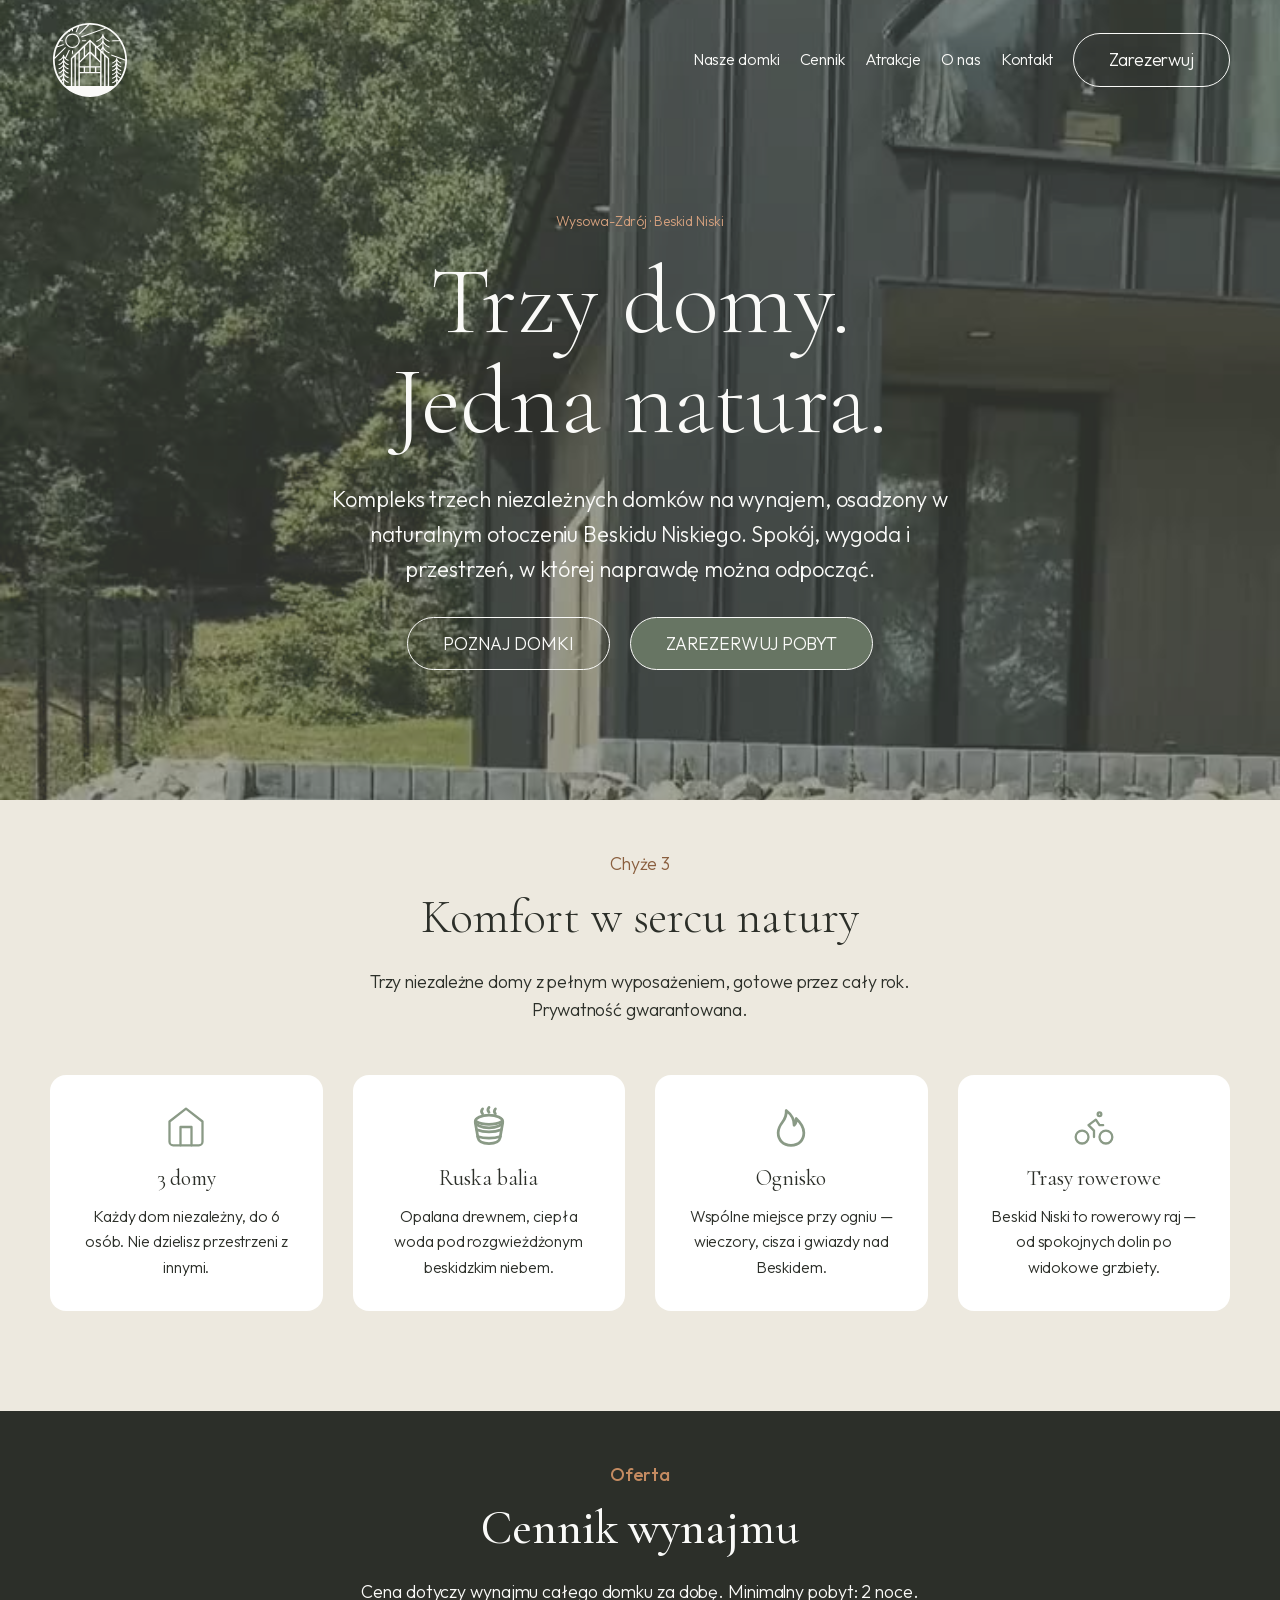
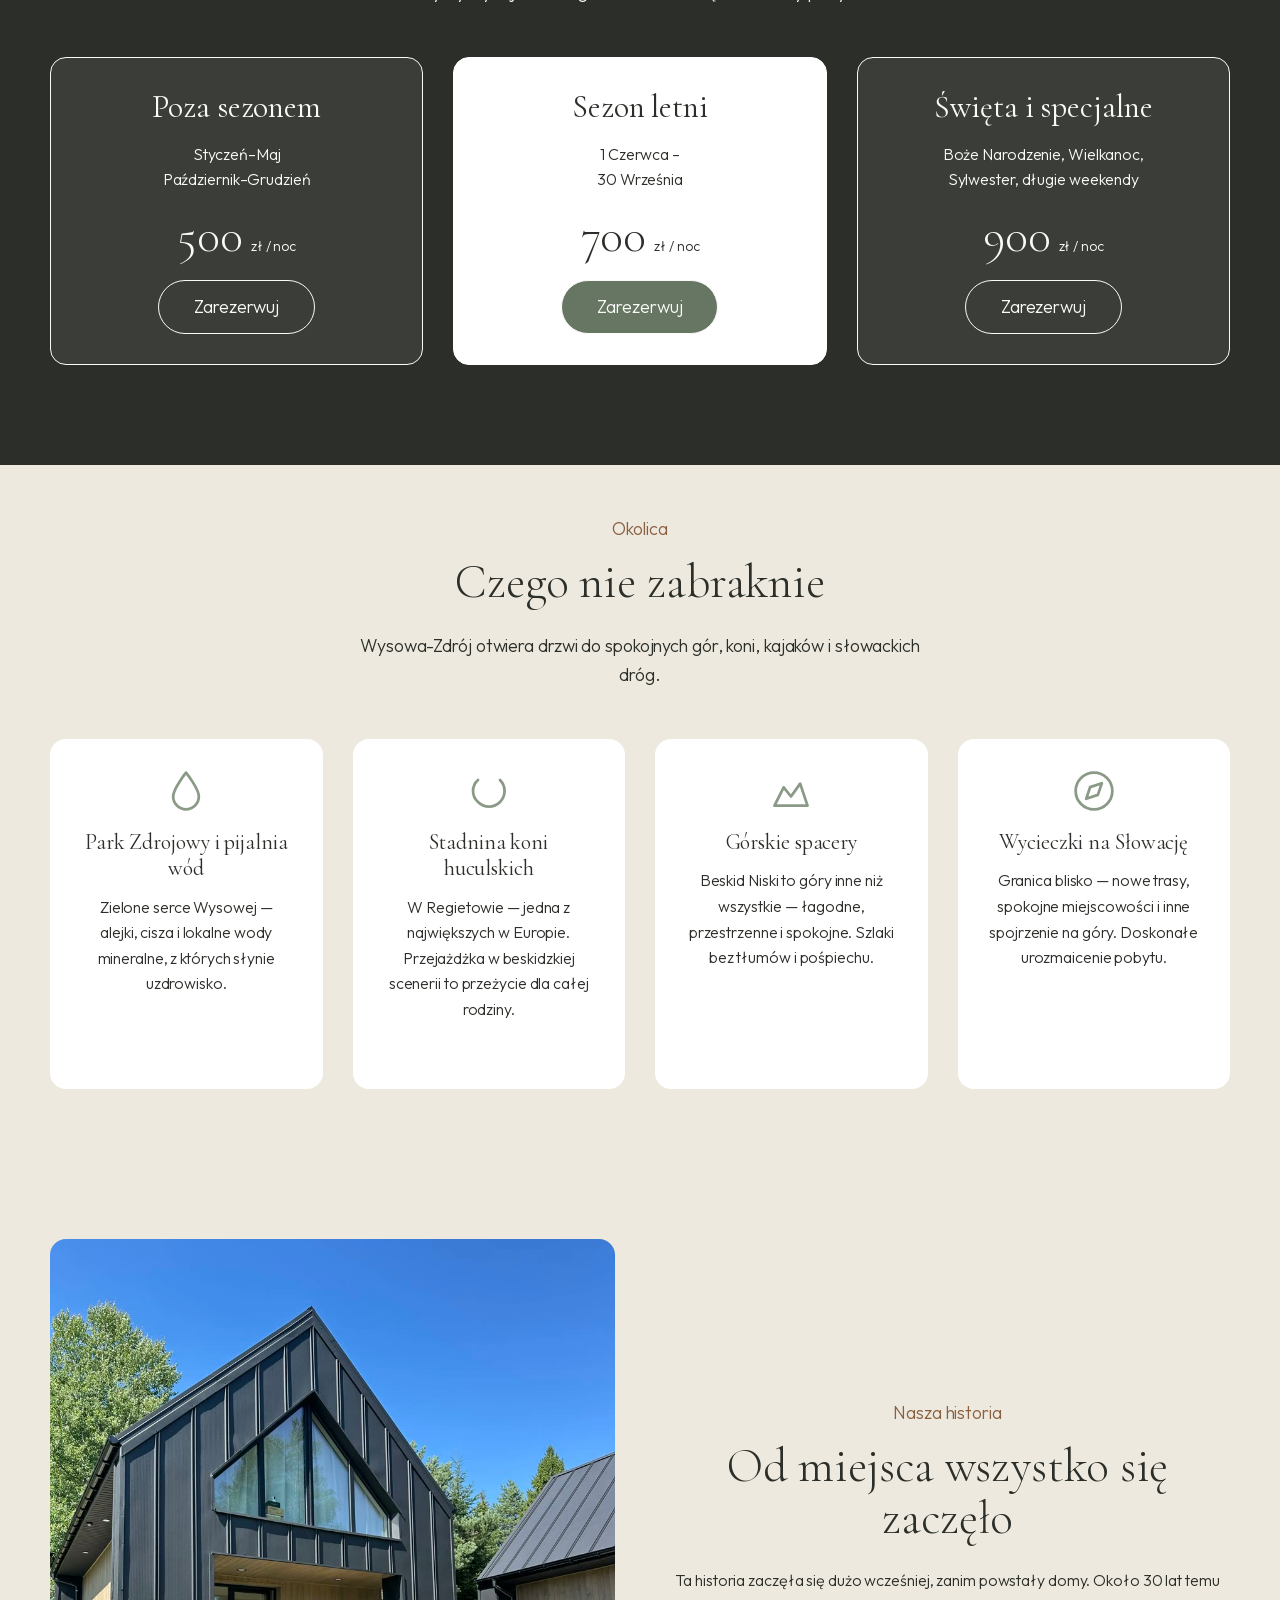
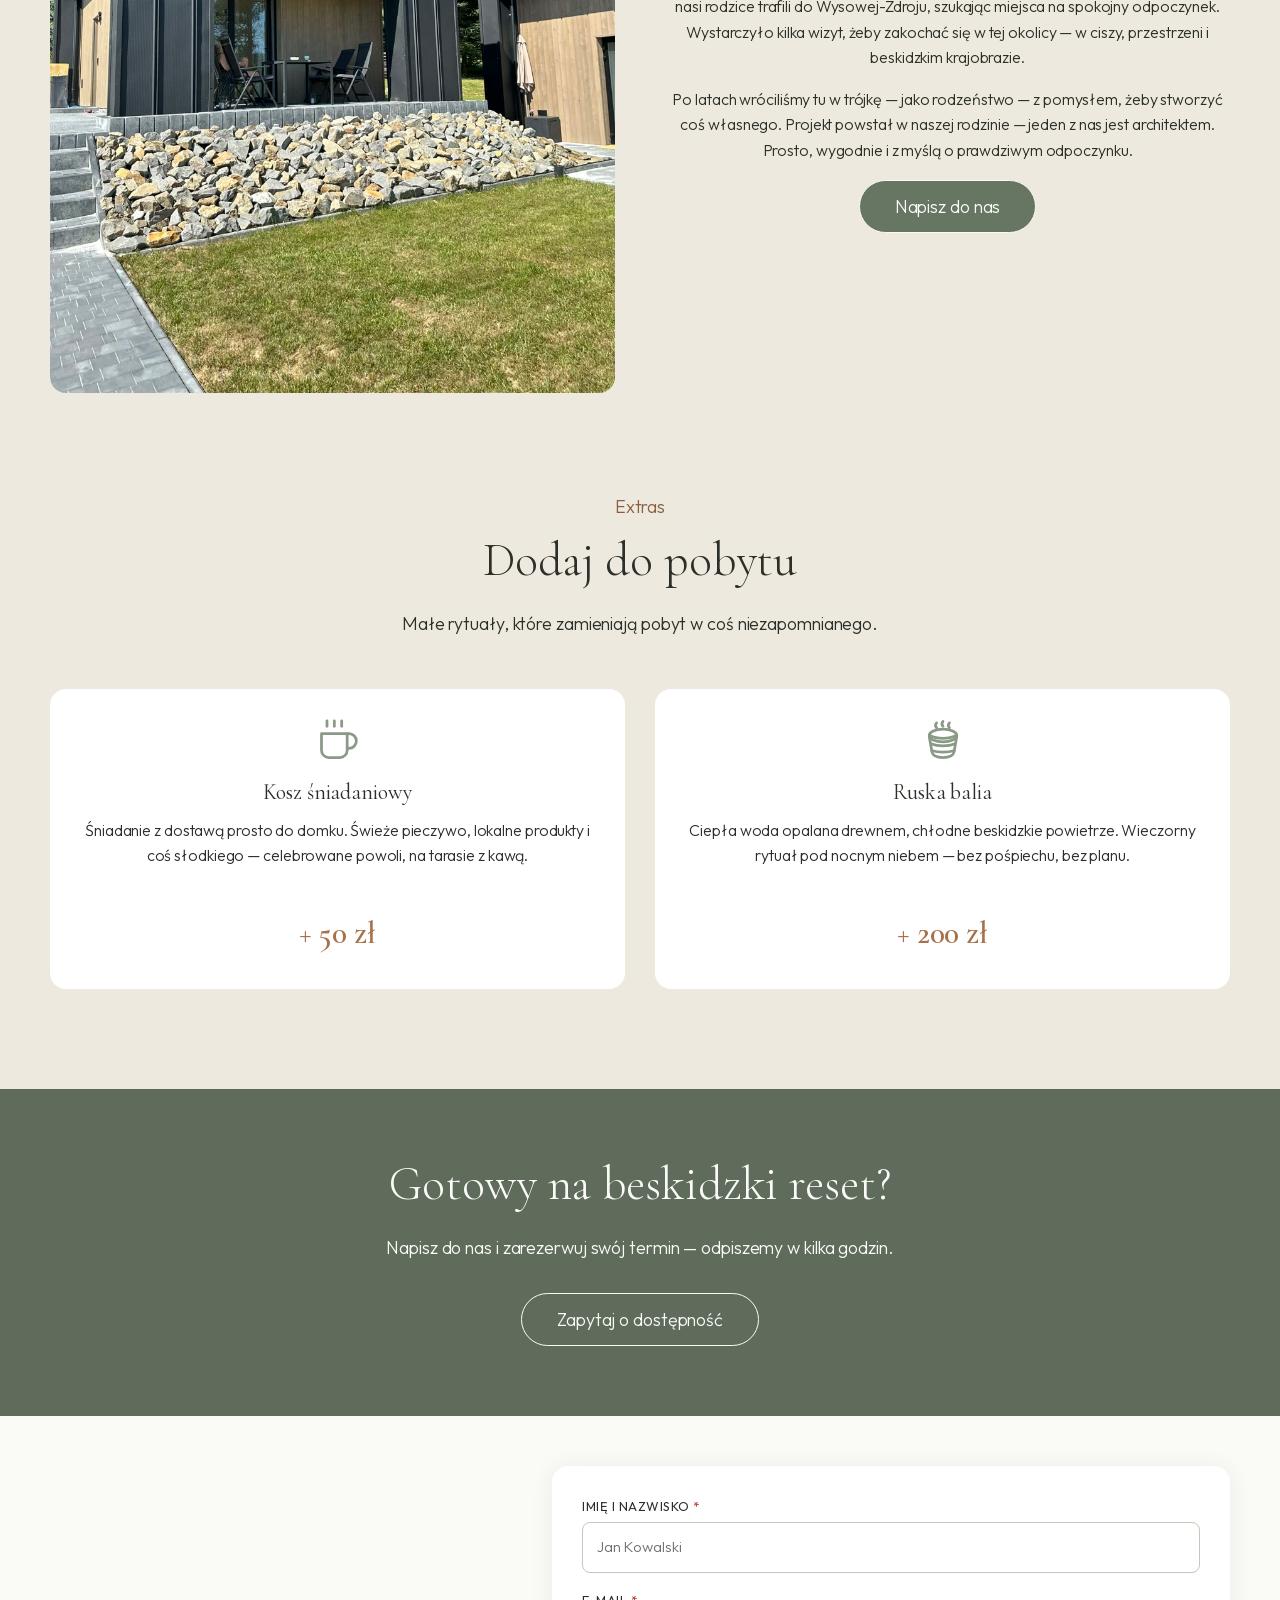
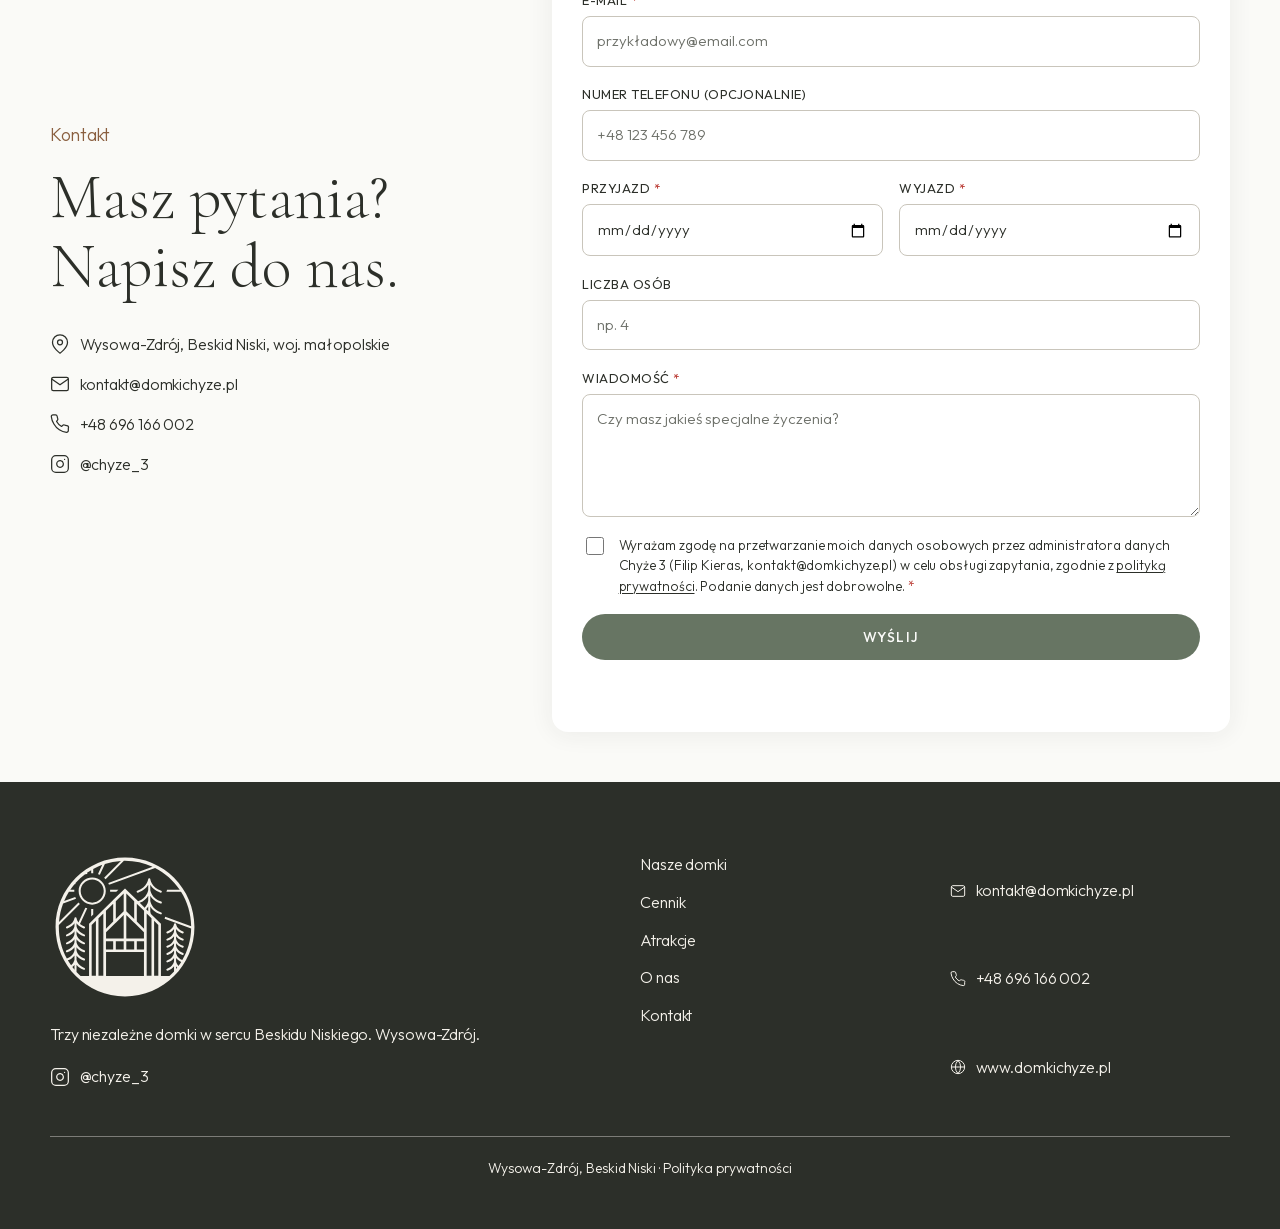
==== src/index.html @ 5c5ba907 "Initial landing page for domkichyze Co-Authored-By: Claude Opus 5.5 <noreply@anthropic.com>" ====
<!DOCTYPE html>
<html lang="pl">
<head>
  <meta charset="utf-8">
  <meta name="viewport" content="width=device-width, initial-scale=1">
  <title>Domki na wynajem w Wysowej-Zdroju | Domki Chyże 3</title>
  <meta name="description" content="Trzy niezależne domki na wynajem w Wysowej-Zdroju, w Beskidzie Niskim. Do 6 osób w domku, ruska balia, ognisko. Od 500 zł za noc.">
  <link rel="canonical" href="https://www.domkichyze.pl/">
  <meta name="robots" content="index, follow, max-image-preview:large, max-snippet:-1">
  <meta name="color-scheme" content="light">
  <meta name="theme-color" content="#6B7A67">
  <!-- site-verification: the publish skill adds google-site-verification / msvalidate.01 meta tags here -->

  <meta property="og:type" content="website">
  <meta property="og:site_name" content="Domki Chyże 3">
  <meta property="og:locale" content="pl_PL">
  <meta property="og:title" content="Domki na wynajem w Wysowej-Zdroju">
  <meta property="og:description" content="Trzy niezależne domki na wynajem w Wysowej-Zdroju, w Beskidzie Niskim. Do 6 osób w domku, ruska balia, ognisko. Od 500 zł za noc.">
  <meta property="og:url" content="https://www.domkichyze.pl/">
  <meta property="og:image" content="https://www.domkichyze.pl/og.png">
  <meta property="og:image:width" content="1200">
  <meta property="og:image:height" content="630">
  <meta property="og:image:alt" content="Domki Chyże 3: Trzy domy. Jedna natura.">
  <meta name="twitter:card" content="summary_large_image">
  <meta name="twitter:title" content="Domki na wynajem w Wysowej-Zdroju">
  <meta name="twitter:description" content="Trzy niezależne domki na wynajem w Wysowej-Zdroju, w Beskidzie Niskim. Do 6 osób w domku, ruska balia, ognisko. Od 500 zł za noc.">
  <meta name="twitter:image" content="https://www.domkichyze.pl/og.png">

  <link rel="icon" href="favicon.svg" type="image/svg+xml">
  <link rel="apple-touch-icon" href="apple-touch-icon.png">
  <link rel="manifest" href="site.webmanifest">
  <link rel="preload" href="fonts/cormorant-latin.woff2" as="font" type="font/woff2" crossorigin>
  <link rel="preload" href="fonts/outfit-latin.woff2" as="font" type="font/woff2" crossorigin>
  <link rel="preload" href="img/hero-poster.jpg" as="image" fetchpriority="high">
  <link rel="stylesheet" href="css/styles.css">
  <!-- analytics: none (brief/landing.md) -->

  <script type="application/ld+json">
  {
    "@context": "https://schema.org",
    "@graph": [
      {
        "@type": "Organization",
        "@id": "https://www.domkichyze.pl/#organization",
        "name": "Domki Chyże 3",
        "url": "https://www.domkichyze.pl/",
        "logo": "https://www.domkichyze.pl/icon-512.png",
        "email": "kontakt@domkichyze.pl",
        "telephone": "+48696166002",
        "description": "Trzy niezależne domki na wynajem w Wysowej-Zdroju, w Beskidzie Niskim. Do 6 osób w domku, ruska balia, ognisko. Od 500 zł za noc.",
        "sameAs": ["https://www.instagram.com/chyze_3/"]
      },
      {
        "@type": "WebSite",
        "@id": "https://www.domkichyze.pl/#website",
        "name": "Domki Chyże 3",
        "url": "https://www.domkichyze.pl/",
        "inLanguage": "pl",
        "publisher": { "@id": "https://www.domkichyze.pl/#organization" }
      },
      {
        "@type": "LodgingBusiness",
        "@id": "https://www.domkichyze.pl/#lodging",
        "name": "Domki Chyże 3",
        "url": "https://www.domkichyze.pl/",
        "image": "https://www.domkichyze.pl/img/dom.jpg",
        "description": "Kompleks trzech niezależnych domków na wynajem, każdy do 6 osób, z pełnym wyposażeniem, dostępny przez cały rok. Ruska balia i ognisko na miejscu.",
        "email": "kontakt@domkichyze.pl",
        "telephone": "+48696166002",
        "priceRange": "500–900 zł / noc",
        "currenciesAccepted": "PLN",
        "address": {
          "@type": "PostalAddress",
          "addressLocality": "Wysowa-Zdrój",
          "addressRegion": "małopolskie",
          "addressCountry": "PL"
        },
        "amenityFeature": [
          { "@type": "LocationFeatureSpecification", "name": "Ruska balia", "value": true },
          { "@type": "LocationFeatureSpecification", "name": "Ognisko", "value": true }
        ],
        "parentOrganization": { "@id": "https://www.domkichyze.pl/#organization" },
        "sameAs": ["https://www.instagram.com/chyze_3/"]
      }
    ]
  }
  </script>
</head>
<body>
  <a class="skip-link" href="#main">Przejdź do treści</a>

  <header class="site-header" id="nav">
    <div class="nav-inner">
      <a class="brand" href="./"><svg class="logo-mark" viewBox="0 0 2250 2250" width="80" height="80" fill="currentColor" fill-rule="evenodd" clip-rule="evenodd" aria-hidden="true" focusable="false"><path d="M1125,83.333c574.911,0 1041.667,466.755 1041.667,1041.667c0,574.911 -466.755,1041.667 -1041.667,1041.667c-574.911,0 -1041.667,-466.755 -1041.667,-1041.667c0,-574.911 466.755,-1041.667 1041.667,-1041.667Zm-928.098,689.624c-33.209,87.4 -54.419,180.69 -61.614,277.855l291.857,-291.857c6.553,7.816 13.543,15.254 20.931,22.277l-315.118,315.118c-0.27,9.517 -0.406,19.068 -0.406,28.65c0,171.305 43.496,332.532 120.037,473.228c100.675,-36.293 113.699,-116.799 114.684,-124.124l0,-47.199c-20.096,28.397 -53.277,58.429 -107.932,77.273c-7.971,2.748 -16.673,-1.492 -19.421,-9.463c-2.748,-7.971 1.492,-16.673 9.463,-19.421c103.607,-35.721 116.896,-117.853 117.891,-125.255l0,-42.643c-20.096,28.397 -53.277,58.429 -107.932,77.273c-7.971,2.748 -16.673,-1.492 -19.421,-9.463c-2.748,-7.971 1.492,-16.673 9.463,-19.421c103.607,-35.721 116.896,-117.853 117.891,-125.255l0,-42.642c-20.096,28.397 -53.277,58.429 -107.932,77.273c-7.971,2.748 -16.673,-1.492 -19.421,-9.463c-2.748,-7.971 1.492,-16.673 9.463,-19.421c103.607,-35.721 116.896,-117.853 117.891,-125.255l0,-42.643c-20.096,28.397 -53.277,58.429 -107.932,77.273c-7.971,2.748 -16.673,-1.492 -19.421,-9.463c-2.748,-7.971 1.492,-16.673 9.463,-19.421c108.547,-37.425 117.958,-125.791 117.958,-125.791c0.687,-7.287 6.481,-13.081 13.769,-13.769c0.959,-0.09 1.923,-0.09 2.882,0c7.287,0.687 13.081,6.481 13.769,13.769c0,0 3.352,31.478 29.136,64.815l103.12,-221.142c9.402,3.915 19.073,7.311 28.977,10.152l-109.496,234.816c16.409,14.198 37.958,27.401 66.233,37.149c7.971,2.748 12.211,11.45 9.463,19.421c-2.748,7.971 -11.45,12.211 -19.421,9.463c-54.663,-18.845 -87.848,-48.879 -107.945,-77.277l0,42.646c0.995,7.402 14.285,89.533 117.903,125.255c7.971,2.748 12.211,11.45 9.463,19.421c-2.748,7.971 -11.45,12.211 -19.421,9.463c-54.663,-18.845 -87.848,-48.879 -107.945,-77.277l0,42.645c0.995,7.402 14.285,89.533 117.903,125.255c7.971,2.748 12.211,11.45 9.463,19.421c-2.748,7.971 -11.45,12.211 -19.421,9.463c-54.663,-18.845 -87.848,-48.879 -107.945,-77.277l0,42.646c0.995,7.402 14.285,89.533 117.903,125.255c7.971,2.748 12.211,11.45 9.463,19.421c-2.748,7.971 -11.45,12.211 -19.421,9.463c-54.663,-18.845 -87.848,-48.879 -107.945,-77.277l0,47.202c0.995,7.402 14.285,89.533 117.903,125.255c7.971,2.748 12.211,11.45 9.463,19.421c-2.748,7.971 -11.45,12.211 -19.421,9.463c-54.663,-18.845 -87.848,-48.879 -107.945,-77.277l0,61.93c0.995,7.402 14.284,89.533 117.891,125.255c7.971,2.748 12.211,11.451 9.463,19.421c-2.748,7.971 -11.451,12.211 -19.421,9.463c-54.655,-18.844 -87.836,-48.877 -107.932,-77.273l0,110.364c19.241,20.713 39.355,40.603 60.283,59.613l127.827,0l-0,-782.994l361.906,-356.131l0,-2.59l2.632,0l174.526,-171.741l174.526,171.741l2.632,-0l0,2.59l19.343,19.035c134.345,-51.981 150.882,-161.666 152.001,-170.46l0,-76.553c-25.209,41.816 -70.95,89.528 -153.615,118.029c-7.971,2.748 -16.673,-1.492 -19.421,-9.463c-2.748,-7.971 1.492,-16.673 9.463,-19.421c150.928,-52.037 163.641,-175.253 163.641,-175.253c0.687,-7.287 6.481,-13.081 13.769,-13.769c0.959,-0.09 1.923,-0.09 2.882,-0c7.287,0.687 13.081,6.481 13.769,13.769c0,0 12.713,123.216 163.657,175.253c7.971,2.748 12.211,11.45 9.463,19.421c-2.748,7.971 -11.45,12.211 -19.421,9.463c-82.676,-28.502 -128.421,-76.216 -153.632,-118.033l0,76.556c1.15,9.04 18.596,124.704 163.59,174.69c7.971,2.748 12.211,11.45 9.463,19.421c-2.748,7.971 -11.45,12.211 -19.421,9.463c-82.676,-28.502 -128.421,-76.216 -153.632,-118.033l-0,76.555c1.15,9.04 18.596,124.704 163.59,174.69c7.971,2.748 12.211,11.45 9.463,19.421c-2.748,7.971 -11.45,12.211 -19.421,9.463c-82.676,-28.502 -128.421,-76.216 -153.632,-118.033l-0,76.556c0.365,2.87 2.372,16.486 9.582,35.335l150.427,148.027l0,782.994l127.827,0c24.024,-21.821 46.974,-44.803 68.763,-68.857l0,-77.327c-18.428,24.522 -47.869,49.833 -94.813,66.018c-7.971,2.748 -16.673,-1.492 -19.421,-9.463c-2.748,-7.971 1.492,-16.673 9.463,-19.421c91.762,-31.637 103.827,-104.186 104.772,-111.061l0,-50.661c-18.428,24.522 -47.869,49.833 -94.813,66.018c-7.971,2.748 -16.673,-1.492 -19.421,-9.463c-2.748,-7.971 1.492,-16.673 9.463,-19.421c91.762,-31.637 103.827,-104.186 104.772,-111.061l0,-37.441c-18.428,24.522 -47.869,49.833 -94.813,66.018c-7.971,2.748 -16.673,-1.492 -19.421,-9.463c-2.748,-7.971 1.492,-16.673 9.463,-19.421c91.762,-31.637 103.827,-104.186 104.772,-111.061l0,-33.351c-18.428,24.522 -47.869,49.833 -94.813,66.018c-7.971,2.748 -16.673,-1.492 -19.421,-9.463c-2.748,-7.971 1.492,-16.673 9.463,-19.421c91.762,-31.637 103.827,-104.186 104.772,-111.061l0,-33.35c-18.428,24.522 -47.869,49.833 -94.813,66.018c-7.971,2.748 -16.673,-1.492 -19.421,-9.463c-2.748,-7.971 1.492,-16.673 9.463,-19.421c91.762,-31.637 103.827,-104.186 104.772,-111.061l0,-33.351c-18.428,24.522 -47.869,49.833 -94.813,66.018c-7.971,2.748 -16.673,-1.492 -19.421,-9.463c-2.748,-7.971 1.492,-16.673 9.463,-19.421c96.377,-33.229 104.839,-111.587 104.839,-111.587c0.687,-7.287 6.481,-13.081 13.769,-13.769c0.959,-0.09 1.923,-0.09 2.882,0c7.287,0.687 13.081,6.481 13.769,13.769c0,0 8.463,78.358 104.849,111.587c7.971,2.748 12.211,11.45 9.463,19.421c-2.748,7.971 -11.45,12.211 -19.421,9.463c-46.951,-16.186 -76.395,-41.498 -94.825,-66.021l0,33.354c0.945,6.875 13.011,79.424 104.783,111.061c7.971,2.748 12.211,11.45 9.463,19.421c-2.748,7.971 -11.45,12.211 -19.421,9.463c-46.951,-16.186 -76.395,-41.498 -94.825,-66.021l0,33.352c0.945,6.875 13.011,79.424 104.783,111.061c7.971,2.748 12.211,11.45 9.463,19.421c-2.748,7.971 -11.45,12.211 -19.421,9.463c-46.951,-16.186 -76.395,-41.498 -94.825,-66.021l0,33.354c0.945,6.875 13.011,79.424 104.783,111.061c7.971,2.748 12.211,11.45 9.463,19.421c-2.748,7.971 -11.45,12.211 -19.421,9.463c-46.951,-16.186 -76.395,-41.498 -94.825,-66.021l0,37.443c0.903,6.57 11.963,73.12 93.041,106.622c81.29,-140.232 129.239,-302.153 132.965,-474.883l-398.561,-145.064l9.959,-28.889l388.78,141.504c-2.005,-189.914 -57.466,-367.11 -152.036,-517.243c-1.676,0.633 -3.492,0.979 -5.388,0.979l-213.925,0l10.533,-30.553l189.408,0c-93.612,-137.519 -220.857,-250.34 -369.864,-326.592l-680.052,247.519c-4.569,1.663 -9.421,1.006 -13.263,-1.367c-2.151,-5.392 -4.472,-10.698 -6.956,-15.912c0.997,-5.081 4.553,-9.533 9.769,-11.431l652.198,-237.381c-125.73,-57.651 -265.548,-89.797 -412.816,-89.797c-5.503,0 -10.995,0.045 -16.477,0.134l-274.941,274.941c-6.788,-7.602 -14.002,-14.816 -21.604,-21.604l251.598,-251.598c-83.196,5.09 -163.635,20.45 -240.064,44.825l-72.263,154.968c-1.583,3.394 -4.257,5.934 -7.411,7.396c-6.75,-3.06 -13.649,-5.849 -20.683,-8.353c-1.443,-3.74 -1.422,-8.039 0.404,-11.956l59.827,-128.299c-46.74,17.158 -91.836,37.734 -134.984,61.424l0,63.43l-0.004,0.35c-5.055,-0.284 -10.147,-0.428 -15.272,-0.428c-5.125,0 -10.218,0.144 -15.272,0.428l-0.004,-0.35l-0,-45.942c-21.211,12.646 -41.912,26.06 -62.064,40.205l4.282,9.182c0.928,1.991 1.39,4.081 1.43,6.146c-9.429,2.605 -18.652,5.713 -27.636,9.291c-0.565,-0.778 -1.063,-1.621 -1.485,-2.525l-1.781,-3.82c-53.699,40.25 -103.191,85.813 -147.694,135.906c0.549,2.674 0.389,5.528 -0.612,8.28c-2.365,6.497 -8.69,10.417 -15.259,10.028c-22.401,26.482 -43.441,54.151 -63.011,82.9l61.07,0c-0.438,6.266 -0.661,12.592 -0.661,18.968c0,3.881 0.082,7.743 0.246,11.584l-80.643,0c-27.297,43.446 -51.321,89.152 -71.725,136.772l166.769,-60.699c3.347,9.69 7.233,19.13 11.623,28.283l-193.793,70.535Zm420.945,195.674l0,-113.531l0.004,-0.35c5.055,0.284 10.147,0.428 15.272,0.428c5.125,0 10.218,-0.144 15.272,-0.428l0.004,0.35l0,83.465l-30.553,30.065Zm376.575,-370.566l-92.847,0c0.163,-3.841 0.246,-7.703 0.246,-11.584c0,-6.377 -0.223,-12.702 -0.661,-18.968l124.31,0l-31.048,30.553Zm-361.299,-215.155c112.354,0 203.571,91.217 203.571,203.571c0,112.354 -91.217,203.571 -203.571,203.571c-112.354,0 -203.571,-91.217 -203.571,-203.571c0,-112.354 91.217,-203.571 203.571,-203.571Zm0,30.553c-95.491,0 -173.018,77.527 -173.018,173.018c0,95.491 77.527,173.018 173.018,173.018c95.491,0 173.018,-77.527 173.018,-173.018c0,-95.491 -77.527,-173.018 -173.018,-173.018Zm1294.426,1295.19c14.316,-19.643 27.929,-39.831 40.801,-60.526c-36.847,-15.991 -61.146,-37.874 -77.145,-59.163l0,50.664c0.625,4.549 6.119,37.848 36.343,69.025Zm-36.343,46.873c5.97,-7.245 11.84,-14.575 17.607,-21.99c-6.77,-6.586 -12.596,-13.312 -17.607,-19.98l0,41.97Zm-1556.458,-30.359c10.493,13.79 21.339,27.298 32.524,40.51l0,-75.915c-8.37,11.827 -19.009,23.937 -32.524,35.405Zm1074.454,134.571l-0,-358.594l-568.406,-0l-0,358.594l568.406,0Zm-1141.405,-234.564c15.099,25.803 31.33,50.865 48.625,75.118c42.993,-37.681 50.131,-82.048 50.85,-87.396l0,-61.926c-19.038,26.901 -49.818,55.271 -99.475,74.205Zm1254.673,-632.522l-72.293,-71.139l0,933.906l72.293,0l0,-862.767Zm-574.629,-216.798l-108.646,106.912l0,267.311l108.646,-106.912l0,-267.311Zm354.316,685.914l108.646,0l0,-123.672l-108.646,0l0,123.672Zm-196.846,-518.319l-118.096,116.211l0,1.565l-1.591,0l-144.829,142.518l0,94.976l264.516,-0l0,-355.271Zm-118.096,518.319l118.096,0l0,-123.672l-118.096,0l0,123.672Zm118.096,-840.872l-118.096,116.211l0,267.311l118.096,-116.211l0,-267.311Zm239.891,142.074l74.907,73.711c45.019,-48.638 52.645,-99.525 53.392,-105.399l0,-76.551c-22.508,37.336 -61.385,79.373 -128.299,108.239Zm-200.516,535.75l264.516,-0l0,-94.976l-144.829,-142.518l-1.591,-0l0,-1.565l-118.096,-116.211l0,355.271Zm-305.491,163.047l108.646,0l0,-123.672l-108.646,0l0,123.672Zm-39.375,-540.255l-72.609,71.45l0,862.456l72.609,0l0,-933.906Zm642.29,-63.181l31.391,30.89l0,-72.394c-8.139,13.501 -18.419,27.618 -31.391,41.503Zm119.735,997.087l62.843,0l-0,-762.18l-62.843,-61.84l0,824.02Zm-873.377,-824.331l-63.159,62.151l0,762.18l63.159,0l0,-824.331Zm574.313,-293.98l-118.096,-116.211l0,267.311l118.096,116.211l0,-267.311Zm148.021,145.659l-108.646,-106.912l0,267.311l108.646,106.912l0,-267.311Zm-266.116,579.002l118.096,0l0,-123.672l-118.096,0l0,123.672Z"></path></svg><span class="sr-only">Domki Chyże 3</span></a>
      <button class="nav-toggle" type="button" aria-expanded="false" aria-controls="menu" aria-label="Rozwiń menu" hidden>
        <span class="nav-toggle-bar"></span><span class="nav-toggle-bar"></span>
      </button>
      <nav class="menu" id="menu" aria-label="Główna">
        <p class="menu-title" aria-hidden="true">Domki Chyże 3</p>
        <ul class="menu-list">
          <li><a href="#nasze-domki">Nasze domki</a></li>
          <li><a href="#cennik">Cennik</a></li>
          <li><a href="#atrakcje">Atrakcje</a></li>
          <li><a href="#o-nas">O nas</a></li>
          <li><a href="#rezerwacja">Kontakt</a></li>
        </ul>
        <a class="btn btn-outline menu-cta" href="#rezerwacja">Zarezerwuj</a>
      </nav>
      <a class="btn btn-outline nav-cta" href="#rezerwacja">Zarezerwuj</a>
    </div>
  </header>

  <main id="main">
    <section class="hero" aria-labelledby="hero-title">
      <video class="hero-video" muted loop playsinline preload="metadata" poster="img/hero-poster.jpg" aria-hidden="true" tabindex="-1">
        <source src="video/hero.mp4" type="video/mp4">
      </video>
      <span class="hero-dim" aria-hidden="true"></span>
      <div class="hero-content">
        <p class="hero-eyebrow">Wysowa-Zdrój · Beskid Niski</p>
        <h1 id="hero-title">Trzy domy.<br> Jedna natura.</h1>
        <p class="hero-lead">Kompleks trzech niezależnych domków na wynajem, osadzony w naturalnym otoczeniu Beskidu Niskiego. Spokój, wygoda i przestrzeń, w której naprawdę można odpocząć.</p>
        <div class="btn-row">
          <a class="btn btn-outline btn-light" href="#nasze-domki">POZNAJ DOMKI</a>
          <a class="btn btn-sage" href="#rezerwacja">ZAREZERWUJ POBYT</a>
        </div>
      </div>
    </section>

    <section id="nasze-domki" class="section bg-beige" aria-labelledby="domki-title">
      <p class="eyebrow">Chyże 3</p>
      <h2 id="domki-title">Komfort w sercu natury</h2>
      <p class="section-lead">Trzy niezależne domy z pełnym wyposażeniem, gotowe przez cały rok. Prywatność gwarantowana.</p>
      <ul class="cards cards-4">
        <li class="card">
          <svg class="card-icon" viewBox="0 0 24 24" width="44" height="44" fill="none" stroke="currentColor" stroke-width="1.25" stroke-linecap="round" stroke-linejoin="round" aria-hidden="true"><path d="M3 9l9-7 9 7v11a2 2 0 0 1-2 2H5a2 2 0 0 1-2-2z"/><polyline points="9 22 9 12 15 12 15 22"/></svg>
          <h3>3 domy</h3>
          <p>Każdy dom niezależny, do 6 osób. Nie dzielisz przestrzeni z innymi.</p>
        </li>
        <li class="card">
          <svg class="card-icon" viewBox="0 0 24 24" width="44" height="44" fill="none" stroke="currentColor" stroke-width="1.5" stroke-linecap="round" stroke-linejoin="round" aria-hidden="true"><ellipse cx="12" cy="9" rx="7.5" ry="3.5"/><path d="M5 9c1.8 1 4.2 1.5 7 1.5S17.2 10 19 9"/><path d="M4.5 9.5 6 18c.4 2 2.7 3 6 3s5.6-1 6-3l1.5-8.5"/><path d="M5.4 13.5c1.9.8 4.1 1.2 6.6 1.2s4.7-.4 6.6-1.2"/><path d="M5.8 17.2c1.8.6 3.9.9 6.2.9s4.4-.3 6.2-.9"/><path d="M8.5 4.8c-.8-.9-.8-1.8 0-2.7"/><path d="M12 4c-.8-.9-.8-1.8 0-2.7"/><path d="M15.5 4.8c-.8-.9-.8-1.8 0-2.7"/></svg>
          <h3>Ruska balia</h3>
          <p>Opalana drewnem, ciepła woda pod rozgwieżdżonym beskidzkim niebem.</p>
        </li>
        <li class="card">
          <svg class="card-icon" viewBox="0 0 24 24" width="44" height="44" fill="none" stroke="currentColor" stroke-width="1.5" stroke-linecap="round" stroke-linejoin="round" aria-hidden="true"><path d="M12 22c4.4 0 7-2.9 7-6.8 0-2.9-1.5-5.3-4.2-7.8.2 1.6-.2 2.8-1.1 3.7.1-3.1-1.3-5.8-4.3-8.1.2 2.8-.8 4.7-2.1 6.4C6 11.1 5 13 5 15.2 5 19.1 7.6 22 12 22Z"/></svg>
          <h3>Ognisko</h3>
          <p>Wspólne miejsce przy ogniu — wieczory, cisza i gwiazdy nad Beskidem.</p>
        </li>
        <li class="card">
          <svg class="card-icon" viewBox="0 0 24 24" width="44" height="44" fill="none" stroke="currentColor" stroke-width="1.25" stroke-linecap="round" stroke-linejoin="round" aria-hidden="true"><circle cx="18.5" cy="17.5" r="3.5"/><circle cx="5.5" cy="17.5" r="3.5"/><circle cx="15" cy="5" r="1"/><path d="M12 17.5V14l-3-3 4-3 2 3h2"/></svg>
          <h3>Trasy rowerowe</h3>
          <p>Beskid Niski to rowerowy raj — od spokojnych dolin po widokowe grzbiety.</p>
        </li>
      </ul>
    </section>

    <section id="cennik" class="section bg-dark" aria-labelledby="cennik-title">
      <p class="eyebrow"><strong>Oferta</strong></p>
      <h2 id="cennik-title"><strong>Cennik wynajmu</strong></h2>
      <p class="section-lead">Cena dotyczy wynajmu całego domku za dobę. Minimalny pobyt: 2 noce.</p>
      <ul class="cards cards-3 prices">
        <li class="price-card">
          <h3>Poza sezonem</h3>
          <p>Styczeń–Maj<br>Październik–Grudzień</p>
          <p class="price"><span class="price-num">500</span> <span class="price-unit">zł / noc</span></p>
          <a class="btn btn-outline btn-light" href="#rezerwacja">Zarezerwuj</a>
        </li>
        <li class="price-card price-card--featured">
          <h3>Sezon letni</h3>
          <p>1 Czerwca –<br>30 Września</p>
          <p class="price"><span class="price-num">700</span> <span class="price-unit">zł / noc</span></p>
          <a class="btn btn-sage" href="#rezerwacja">Zarezerwuj</a>
        </li>
        <li class="price-card">
          <h3>Święta i specjalne</h3>
          <p>Boże Narodzenie, Wielkanoc,<br>Sylwester, długie weekendy</p>
          <p class="price"><span class="price-num">900</span> <span class="price-unit">zł / noc</span></p>
          <a class="btn btn-outline btn-light" href="#rezerwacja">Zarezerwuj</a>
        </li>
      </ul>
    </section>

    <section id="atrakcje" class="section bg-beige" aria-labelledby="atrakcje-title">
      <p class="eyebrow">Okolica</p>
      <h2 id="atrakcje-title">Czego nie zabraknie</h2>
      <p class="section-lead">Wysowa-Zdrój otwiera drzwi do spokojnych gór, koni, kajaków i słowackich dróg.</p>
      <ul class="cards cards-4 cards-tall">
        <li class="card">
          <svg class="card-icon" viewBox="0 0 24 24" width="44" height="44" fill="none" stroke="currentColor" stroke-width="1.5" stroke-linecap="round" stroke-linejoin="round" aria-hidden="true"><path d="M12 22a7 7 0 0 1-7-7c0-4.3 7-13 7-13s7 8.7 7 13a7 7 0 0 1-7 7z"/></svg>
          <h3>Park Zdrojowy i pijalnia wód</h3>
          <p>Zielone serce Wysowej — alejki, cisza i lokalne wody mineralne, z których słynie uzdrowisko.</p>
        </li>
        <li class="card">
          <svg class="card-icon" viewBox="0 0 24 24" width="44" height="44" fill="none" stroke="currentColor" stroke-width="1.5" stroke-linecap="round" stroke-linejoin="round" aria-hidden="true"><path d="M6 6a8 8 0 0 0 0 12 8 8 0 0 0 12-12"/></svg>
          <h3>Stadnina koni huculskich</h3>
          <p>W Regietowie — jedna z największych w Europie. Przejażdżka w beskidzkiej scenerii to przeżycie dla całej rodziny.</p>
        </li>
        <li class="card">
          <svg class="card-icon" viewBox="0 0 24 24" width="44" height="44" fill="none" stroke="currentColor" stroke-width="1.5" stroke-linecap="round" stroke-linejoin="round" aria-hidden="true"><path d="m3 20 5-10 4 5 5-7 4 12H3z"/></svg>
          <h3>Górskie spacery</h3>
          <p>Beskid Niski to góry inne niż wszystkie — łagodne, przestrzenne i spokojne. Szlaki bez tłumów i pośpiechu.</p>
        </li>
        <li class="card">
          <svg class="card-icon" viewBox="0 0 24 24" width="44" height="44" fill="none" stroke="currentColor" stroke-width="1.5" stroke-linecap="round" stroke-linejoin="round" aria-hidden="true"><circle cx="12" cy="12" r="10"/><polygon points="16.24 7.76 14.12 14.12 7.76 16.24 9.88 9.88 16.24 7.76"/></svg>
          <h3>Wycieczki na Słowację</h3>
          <p>Granica blisko — nowe trasy, spokojne miejscowości i inne spojrzenie na góry. Doskonałe urozmaicenie pobytu.</p>
        </li>
      </ul>
    </section>

    <section id="o-nas" class="section bg-beige split" aria-labelledby="o-nas-title">
      <figure class="split-media">
        <img src="img/dom.jpg" width="900" height="1200" loading="lazy" decoding="async" alt="Jeden z domków Chyże 3: ciemna elewacja, przeszklony szczyt i taras">
      </figure>
      <div class="split-text">
        <p class="eyebrow">Nasza historia</p>
        <h2 id="o-nas-title">Od miejsca wszystko się zaczęło</h2>
        <p>Ta historia zaczęła się dużo wcześniej, zanim powstały domy. Około 30 lat temu nasi rodzice trafili do Wysowej-Zdroju, szukając miejsca na spokojny odpoczynek. Wystarczyło kilka wizyt, żeby zakochać się w tej okolicy — w ciszy, przestrzeni i beskidzkim krajobrazie.</p>
        <p>Po latach wróciliśmy tu w trójkę — jako rodzeństwo — z pomysłem, żeby stworzyć coś własnego. Projekt powstał w naszej rodzinie — jeden z nas jest architektem. Prosto, wygodnie i z myślą o prawdziwym odpoczynku.</p>
        <div class="btn-row">
          <a class="btn btn-sage" href="#rezerwacja">Napisz do nas</a>
        </div>
      </div>
    </section>

    <section id="dodatki" class="section bg-beige" aria-labelledby="dodatki-title">
      <p class="eyebrow">Extras</p>
      <h2 id="dodatki-title">Dodaj do pobytu</h2>
      <p class="section-lead">Małe rytuały, które zamieniają pobyt w coś niezapomnianego.</p>
      <ul class="cards cards-2 cards-extras">
        <li class="card">
          <svg class="card-icon" viewBox="0 0 24 24" width="44" height="44" fill="none" stroke="currentColor" stroke-width="1.5" stroke-linecap="round" stroke-linejoin="round" aria-hidden="true"><path d="M17 8h1a4 4 0 1 1 0 8h-1"/><path d="M3 8h14v9a4 4 0 0 1-4 4H7a4 4 0 0 1-4-4V8z"/><line x1="6" y1="1" x2="6" y2="4"/><line x1="10" y1="1" x2="10" y2="4"/><line x1="14" y1="1" x2="14" y2="4"/></svg>
          <h3>Kosz śniadaniowy</h3>
          <p>Śniadanie z dostawą prosto do domku. Świeże pieczywo, lokalne produkty i coś słodkiego — celebrowane powoli, na tarasie z kawą.</p>
          <p class="extra-price"><strong>+ 50 zł</strong></p>
        </li>
        <li class="card">
          <svg class="card-icon" viewBox="0 0 24 24" width="44" height="44" fill="none" stroke="currentColor" stroke-width="1.5" stroke-linecap="round" stroke-linejoin="round" aria-hidden="true"><ellipse cx="12" cy="9" rx="7.5" ry="3.5"/><path d="M5 9c1.8 1 4.2 1.5 7 1.5S17.2 10 19 9"/><path d="M4.5 9.5 6 18c.4 2 2.7 3 6 3s5.6-1 6-3l1.5-8.5"/><path d="M5.4 13.5c1.9.8 4.1 1.2 6.6 1.2s4.7-.4 6.6-1.2"/><path d="M5.8 17.2c1.8.6 3.9.9 6.2.9s4.4-.3 6.2-.9"/><path d="M8.5 4.8c-.8-.9-.8-1.8 0-2.7"/><path d="M12 4c-.8-.9-.8-1.8 0-2.7"/><path d="M15.5 4.8c-.8-.9-.8-1.8 0-2.7"/></svg>
          <h3>Ruska balia</h3>
          <p>Ciepła woda opalana drewnem, chłodne beskidzkie powietrze. Wieczorny rytuał pod nocnym niebem — bez pośpiechu, bez planu.</p>
          <p class="extra-price"><strong>+ 200 zł</strong></p>
        </li>
      </ul>
    </section>

    <section class="section bg-sage cta-band" aria-labelledby="cta-title">
      <h2 id="cta-title">Gotowy na beskidzki reset?</h2>
      <p class="section-lead">Napisz do nas i zarezerwuj swój termin — odpiszemy w kilka godzin.</p>
      <div class="btn-row">
        <a class="btn btn-outline btn-light" href="#rezerwacja">Zapytaj o dostępność</a>
      </div>
    </section>

    <section id="rezerwacja" class="section bg-light contact" aria-labelledby="kontakt-title">
      <div class="contact-info">
        <p class="eyebrow">Kontakt</p>
        <h2 id="kontakt-title">Masz pytania?<br>Napisz do nas.</h2>
        <ul class="contact-list">
          <li>
            <svg viewBox="0 0 24 24" width="20" height="20" fill="none" stroke="currentColor" stroke-width="1.5" stroke-linecap="round" stroke-linejoin="round" aria-hidden="true"><path d="M21 10c0 7-9 13-9 13s-9-6-9-13a9 9 0 0 1 18 0z"/><circle cx="12" cy="10" r="3"/></svg>
            <span>Wysowa-Zdrój, Beskid Niski, woj. małopolskie</span>
          </li>
          <li>
            <svg viewBox="0 0 24 24" width="20" height="20" fill="none" stroke="currentColor" stroke-width="1.5" stroke-linecap="round" stroke-linejoin="round" aria-hidden="true"><path d="M4 4h16c1.1 0 2 .9 2 2v12c0 1.1-.9 2-2 2H4c-1.1 0-2-.9-2-2V6c0-1.1.9-2 2-2z"/><polyline points="22,6 12,13 2,6"/></svg>
            <a href="mailto:kontakt@domkichyze.pl">kontakt@domkichyze.pl</a>
          </li>
          <li>
            <svg viewBox="0 0 24 24" width="20" height="20" fill="none" stroke="currentColor" stroke-width="1.5" stroke-linecap="round" stroke-linejoin="round" aria-hidden="true"><path d="M22 16.92v3a2 2 0 0 1-2.18 2 19.79 19.79 0 0 1-8.63-3.07A19.5 19.5 0 0 1 4.69 12 19.79 19.79 0 0 1 1.61 3.27 2 2 0 0 1 3.59 1h3a2 2 0 0 1 2 1.72 12.84 12.84 0 0 0 .7 2.81 2 2 0 0 1-.45 2.11L7.91 8.96a16 16 0 0 0 6 6l1.27-1.27a2 2 0 0 1 2.11-.45 12.84 12.84 0 0 0 2.81.7A2 2 0 0 1 22 16.92z"/></svg>
            <a href="tel:+48696166002">+48&nbsp;696&nbsp;166&nbsp;002</a>
          </li>
          <li>
            <svg viewBox="0 0 24 24" width="20" height="20" fill="none" stroke="currentColor" stroke-width="1.5" stroke-linecap="round" stroke-linejoin="round" aria-hidden="true"><rect x="2" y="2" width="20" height="20" rx="5" ry="5"/><path d="M16 11.37A4 4 0 1 1 12.63 8 4 4 0 0 1 16 11.37z"/><line x1="17.5" y1="6.5" x2="17.51" y2="6.5"/></svg>
            <a href="https://www.instagram.com/chyze_3/" target="_blank" rel="noopener">@chyze_3</a>
          </li>
        </ul>
      </div>

      <!-- Bez FORM_ENDPOINT formularz otwiera program pocztowy (mailto). Po podaniu endpointu (np. Formspree) zmień action na https://…, a js/main.js wyśle go w tle. -->
      <form id="lead-form" class="form-card" action="mailto:kontakt@domkichyze.pl" method="post" enctype="text/plain"
            data-msg-sending="Wysyłanie…"
            data-msg-success="Dziękujemy! Odezwiemy się najszybciej jak to możliwe."
            data-msg-error="Coś poszło nie tak. Napisz do nas bezpośrednio na kontakt@domkichyze.pl">
        <div class="field">
          <label for="f-name">Imię i nazwisko <span class="req" aria-hidden="true">*</span></label>
          <input id="f-name" type="text" name="imie_nazwisko" required autocomplete="name" placeholder="Jan Kowalski">
        </div>
        <div class="field">
          <label for="f-email">E-mail <span class="req" aria-hidden="true">*</span></label>
          <input id="f-email" type="email" name="email" required autocomplete="email" placeholder="przykładowy@email.com">
        </div>
        <div class="field">
          <label for="f-phone">Numer telefonu (opcjonalnie)</label>
          <input id="f-phone" type="tel" name="telefon" autocomplete="tel" placeholder="+48 123 456 789">
        </div>
        <div class="field-row">
          <div class="field">
            <label for="checkin">Przyjazd <span class="req" aria-hidden="true">*</span></label>
            <input id="checkin" type="date" name="przyjazd" required>
          </div>
          <div class="field">
            <label for="checkout">Wyjazd <span class="req" aria-hidden="true">*</span></label>
            <input id="checkout" type="date" name="wyjazd" required>
          </div>
        </div>
        <div class="field">
          <label for="f-guests">Liczba osób</label>
          <input id="f-guests" type="number" name="liczba_osob" min="1" inputmode="numeric" placeholder="np. 4">
        </div>
        <div class="field">
          <label for="f-msg">Wiadomość <span class="req" aria-hidden="true">*</span></label>
          <textarea id="f-msg" name="wiadomosc" rows="4" required placeholder="Czy masz jakieś specjalne życzenia?"></textarea>
        </div>
        <!-- honeypot: real visitors never see or fill this; bots do -->
        <div class="hp" aria-hidden="true"><label for="f-hp">Zostaw puste</label><input id="f-hp" type="text" name="_gotcha" tabindex="-1" autocomplete="off"></div>
        <div class="consent">
          <input id="f-consent" type="checkbox" name="zgoda" value="tak" required>
          <label for="f-consent">Wyrażam zgodę na przetwarzanie moich danych osobowych przez administratora danych Chyże 3 (Filip Kieras, kontakt@domkichyze.pl) w celu obsługi zapytania, zgodnie z <a href="privacy.html">polityką prywatności</a>. Podanie danych jest dobrowolne. <span class="req" aria-hidden="true">*</span></label>
        </div>
        <button class="btn btn-sage btn-block" type="submit">WYŚLIJ</button>
        <p id="form-status" role="status" aria-live="polite"></p>
      </form>
    </section>
  </main>

  <footer class="site-footer">
    <div class="footer-grid">
      <div class="footer-about">
        <a class="footer-logo" href="./"><img src="img/logo-bright.svg" width="150" height="150" loading="lazy" alt="Domki Chyże 3"></a>
        <p>Trzy niezależne domki w sercu Beskidu Niskiego. Wysowa-Zdrój.</p>
        <p class="icon-line">
          <svg viewBox="0 0 24 24" width="20" height="20" fill="none" stroke="currentColor" stroke-width="1.5" stroke-linecap="round" stroke-linejoin="round" aria-hidden="true"><rect x="2" y="2" width="20" height="20" rx="5" ry="5"/><path d="M16 11.37A4 4 0 1 1 12.63 8 4 4 0 0 1 16 11.37z"/><line x1="17.5" y1="6.5" x2="17.51" y2="6.5"/></svg>
          <a href="https://www.instagram.com/chyze_3/" target="_blank" rel="noopener">@chyze_3</a>
        </p>
      </div>
      <nav class="footer-nav" aria-label="Stopka">
        <ul>
          <li><a href="#nasze-domki">Nasze domki</a></li>
          <li><a href="#cennik">Cennik</a></li>
          <li><a href="#atrakcje">Atrakcje</a></li>
          <li><a href="#o-nas">O nas</a></li>
          <li><a href="#rezerwacja">Kontakt</a></li>
        </ul>
      </nav>
      <ul class="footer-contact">
        <li class="icon-line">
          <svg viewBox="0 0 24 24" width="16" height="16" fill="none" stroke="currentColor" stroke-width="1.5" aria-hidden="true"><path d="M4 4h16c1.1 0 2 .9 2 2v12c0 1.1-.9 2-2 2H4c-1.1 0-2-.9-2-2V6c0-1.1.9-2 2-2z"/><polyline points="22,6 12,13 2,6"/></svg>
          <a href="mailto:kontakt@domkichyze.pl">kontakt@domkichyze.pl</a>
        </li>
        <li class="icon-line">
          <svg viewBox="0 0 24 24" width="16" height="16" fill="none" stroke="currentColor" stroke-width="1.5" aria-hidden="true"><path d="M22 16.92v3a2 2 0 0 1-2.18 2 19.79 19.79 0 0 1-8.63-3.07A19.5 19.5 0 0 1 4.69 12 19.79 19.79 0 0 1 1.61 3.27 2 2 0 0 1 3.59 1h3a2 2 0 0 1 2 1.72c.18.96.5 1.9.85 2.81a2 2 0 0 1-.45 2.11L7.91 8.96a16 16 0 0 0 6 6l1.27-1.27a2 2 0 0 1 2.11-.45 12.84 12.84 0 0 0 2.81.7A2 2 0 0 1 22 16.92z"/></svg>
          <a href="tel:+48696166002">+48&nbsp;696&nbsp;166&nbsp;002</a>
        </li>
        <li class="icon-line">
          <svg viewBox="0 0 24 24" width="16" height="16" fill="none" stroke="currentColor" stroke-width="1.5" aria-hidden="true"><circle cx="12" cy="12" r="10"/><line x1="2" y1="12" x2="22" y2="12"/><path d="M12 2a15.3 15.3 0 0 1 4 10 15.3 15.3 0 0 1-4 10 15.3 15.3 0 0 1-4-10 15.3 15.3 0 0 1 4-10z"/></svg>
          <a href="./">www.domkichyze.pl</a>
        </li>
      </ul>
    </div>
    <hr>
    <p class="footer-bottom">Wysowa-Zdrój, Beskid Niski · <a href="privacy.html">Polityka prywatności</a></p>
  </footer>

  <script src="js/main.js" defer></script>
  <script src="js/webmcp.js" defer></script>
</body>
</html>
---- src/css/styles.css ----
/* Domki Chyże 3 — odwzorowanie motywu z domkichyze.pl (WordPress „chyze3”, Twenty Twenty-Five child). */

@font-face { font-family:"Cormorant Garamond"; font-style:normal; font-weight:300 600; font-display:swap; src:url(../fonts/cormorant-latin-ext.woff2) format("woff2"); unicode-range:U+0100-02BA, U+02BD-02C5, U+02C7-02CC, U+02CE-02D7, U+02DD-02FF, U+0304, U+0308, U+0329, U+1D00-1DBF, U+1E00-1E9F, U+1EF2-1EFF, U+2020, U+20A0-20AB, U+20AD-20C4, U+2113, U+2C60-2C7F, U+A720-A7FF; }
@font-face { font-family:"Cormorant Garamond"; font-style:normal; font-weight:300 600; font-display:swap; src:url(../fonts/cormorant-latin.woff2) format("woff2"); unicode-range:U+0000-00FF, U+0131, U+0152-0153, U+02BB-02BC, U+02C6, U+02DA, U+02DC, U+0304, U+0308, U+0329, U+2000-206F, U+20AC, U+2122, U+2191, U+2193, U+2212, U+2215, U+FEFF, U+FFFD; }
@font-face { font-family:"Outfit"; font-style:normal; font-weight:300 600; font-display:swap; src:url(../fonts/outfit-latin-ext.woff2) format("woff2"); unicode-range:U+0100-02BA, U+02BD-02C5, U+02C7-02CC, U+02CE-02D7, U+02DD-02FF, U+0304, U+0308, U+0329, U+1D00-1DBF, U+1E00-1E9F, U+1EF2-1EFF, U+2020, U+20A0-20AB, U+20AD-20C4, U+2113, U+2C60-2C7F, U+A720-A7FF; }
@font-face { font-family:"Outfit"; font-style:normal; font-weight:300 600; font-display:swap; src:url(../fonts/outfit-latin.woff2) format("woff2"); unicode-range:U+0000-00FF, U+0131, U+0152-0153, U+02BB-02BC, U+02C6, U+02DA, U+02DC, U+0304, U+0308, U+0329, U+2000-206F, U+20AC, U+2122, U+2191, U+2193, U+2212, U+2215, U+FEFF, U+FFFD; }

:root {
  /* Paleta z theme.json oryginału */
  --white: #FAFAF8;
  --beige-100: #FAFAF7;
  --beige: #F4F1EA;
  --beige-200: #EDE9DF;
  --dark: #2C2F29;
  --dark-500: #5A5E56;
  --sage: #8A9A86;
  --sage-dark: #6B7A67;
  --terracotta: #C48B61;
  --terracotta-light: #D4A07E;
  /* Odcienie przyciemnione tylko tam, gdzie tekst musi mieć kontrast WCAG AA */
  --sage-btn: #677563;        /* biały tekst 4.9:1 (oryginał #8A9A86: 2.9:1) */
  --sage-band: #5F6C5B;       /* tło pasa CTA, biały tekst 5.6:1 */
  --terracotta-text: #8A5F3F; /* nadtytuły na jasnym tle, 4.6:1 na beige-200 */
  --terracotta-large: #A8714A;/* duże ceny dodatków, 3.6:1 na białym */

  --font-body: "Outfit", "Lato", system-ui, -apple-system, sans-serif;
  --font-heading: "Cormorant Garamond", "Playfair Display", Georgia, serif;

  --fs-small: .875rem;
  --fs-medium: clamp(1rem, 1rem + ((1vw - .2rem) * .196), 1.125rem);
  --fs-large: clamp(1.125rem, 1.125rem + ((1vw - .2rem) * .392), 1.375rem);
  --fs-xl: clamp(1.75rem, 1.75rem + ((1vw - .2rem) * .392), 2rem);
  --fs-xxl: clamp(2.15rem, 2.15rem + ((1vw - .2rem) * 1.333), 3rem);

  --sp-20: 10px;
  --sp-30: 20px;
  --sp-40: 30px;
  --sp-50: clamp(30px, 5vw, 50px);
  --sp-60: clamp(30px, 7vw, 70px);

  --radius: 16px;
  --content: 645px;
  --wide: 1340px;
  --nav-h: 120px;
  color-scheme: light;
}

* , *::before, *::after { box-sizing: border-box; }
html { scroll-behavior: smooth; scroll-padding-top: 100px; -webkit-text-size-adjust: 100%; }
@media (prefers-reduced-motion: reduce) {
  html { scroll-behavior: auto; }
  *, *::before, *::after { transition: none !important; animation: none !important; }
}
body {
  margin: 0;
  font-family: var(--font-body);
  font-size: 16px;
  font-weight: 300;
  line-height: 1.6;
  letter-spacing: -.1px;
  color: var(--dark);
  background: var(--white);
  -webkit-font-smoothing: antialiased;
}
img, svg, video { max-width: 100%; height: auto; }
a { color: inherit; text-decoration: underline; text-underline-offset: .15em; text-decoration-thickness: 1px; }
h1, h2, h3 { font-family: var(--font-heading); font-weight: 300; line-height: 1.1; letter-spacing: -.1px; margin: 0 0 .5em; }
h3 { font-weight: 400; font-size: var(--fs-large); line-height: 1.2; }
h2 strong, h3 strong { font-weight: 500; }
p { margin: 0 0 1em; }
ul { margin: 0; padding: 0; list-style: none; }
figure { margin: 0; }

.sr-only { position:absolute; width:1px; height:1px; padding:0; margin:-1px; overflow:hidden; clip:rect(0 0 0 0); white-space:nowrap; border:0; }
.skip-link { position:absolute; left:.5rem; top:-4rem; background:var(--dark); color:var(--white); padding:.5rem 1rem; border-radius:8px; z-index:3000; }
.skip-link:focus { top:.5rem; }
:focus-visible { outline: 2px solid var(--terracotta); outline-offset: 3px; }

/* ── Przyciski (pigułki, jak w motywie) ───────────────── */
.btn {
  display: inline-block;
  padding: 15px 35px;
  border: 1px solid currentColor;
  border-radius: 9999px;
  font: inherit;
  font-size: var(--fs-medium);
  font-weight: 300;
  line-height: 1.2;
  text-decoration: none;
  text-align: center;
  cursor: pointer;
  background: transparent;
  color: var(--dark);
  transition: background-color .25s, color .25s, border-color .25s;
}
.btn-outline:hover { background: var(--dark); color: var(--white); border-color: var(--dark); }
.btn-light { color: var(--white); border-color: var(--white); }
.btn-light:hover { background: var(--white); color: var(--dark); border-color: var(--white); }
.btn-sage { background: var(--sage-btn); color: var(--white); border-color: var(--white); }
.btn-sage:hover { background: var(--sage-dark); }
.btn-block { display: block; width: 100%; }
.btn-row { display: flex; flex-wrap: wrap; justify-content: center; gap: .75em; }

/* ── Nagłówek ─────────────────────────────────────────── */
.site-header {
  position: fixed; top: 0; left: 0; right: 0;
  z-index: 1000;
  color: var(--white);
  transition: background-color .3s, box-shadow .3s, color .3s;
}
.site-header.is-scrolled, .site-header.is-solid {
  background: rgba(250, 250, 248, .97);
  -webkit-backdrop-filter: blur(12px);
  backdrop-filter: blur(12px);
  box-shadow: 0 1px 3px rgba(44, 47, 41, .08);
  color: var(--dark);
}
.nav-inner {
  max-width: var(--wide);
  margin: 0 auto;
  padding: var(--sp-30) var(--sp-50);
  display: flex; align-items: center; gap: var(--sp-30);
}
.brand { display: inline-flex; align-items: center; gap: .75rem; color: inherit; text-decoration: none; margin-right: auto; }
.logo-mark { width: 80px; height: 80px; display: block; }
.brand-name { font-family: var(--font-heading); font-size: var(--fs-xl); font-weight: 400; }
.menu { display: flex; align-items: center; }
.menu-list { display: flex; flex-wrap: wrap; gap: .5em 1.25em; }
.menu-list a { text-decoration: none; color: inherit; font-weight: 300; }
.menu-list a:hover { text-decoration: underline; }
.menu-title, .menu-cta { display: none; }
.site-header .nav-cta { color: inherit; border-color: currentColor; position: relative; z-index: 1002; }
.site-header .nav-cta:hover { background: var(--white); color: var(--dark); border-color: var(--white); }
.site-header.is-scrolled .nav-cta:hover, .site-header.is-solid .nav-cta:hover { background: var(--dark); color: var(--white); border-color: var(--dark); }

.nav-toggle {
  display: none;
  position: relative; z-index: 1002;
  width: 44px; height: 44px; padding: 10px;
  background: none; border: 0; color: inherit; cursor: pointer;
  flex-direction: column; justify-content: center; gap: 6px;
}
.nav-toggle-bar { display: block; width: 24px; height: 1.5px; background: currentColor; transition: transform .25s; }
.nav-toggle[aria-expanded="true"] .nav-toggle-bar:first-child { transform: translateY(3.75px) rotate(45deg); }
.nav-toggle[aria-expanded="true"] .nav-toggle-bar:last-child { transform: translateY(-3.75px) rotate(-45deg); }

/* Mobile: menu jako pełnoekranowa nakładka sage-dark (tylko z JS; bez JS linki zostają widoczne) */
@media (max-width: 699px) {
  .logo-mark { width: 64px; height: 64px; }
  .nav-inner { padding-inline: var(--sp-30); gap: .5rem; }
  .btn.nav-cta { padding: 12px 24px; }
  .js .nav-toggle { display: inline-flex; }
  .js .menu {
    position: fixed; inset: 0; z-index: 1001;
    flex-direction: column; justify-content: center; gap: var(--sp-50);
    padding: var(--sp-40);
    background: var(--sage-dark); color: var(--white);
    opacity: 0; visibility: hidden; transition: opacity .25s, visibility .25s;
    overflow-y: auto;
  }
  .js .menu.is-open { opacity: 1; visibility: visible; }
  .js .menu-title { display: block; font-family: var(--font-heading); font-size: var(--fs-xl); margin: 0; text-align: center; }
  .js .menu-list { flex-direction: column; align-items: center; gap: 1rem; font-size: var(--fs-large); text-transform: uppercase; }
  .js .menu-cta { display: inline-block; color: var(--white); border-color: var(--white); }
  .js .menu.is-open ~ .nav-cta { visibility: hidden; }
  .js .site-header.menu-open { color: var(--white); background: transparent; box-shadow: none; backdrop-filter: none; }
  html:not(.js) .site-header:not(.is-solid) .nav-inner { flex-wrap: wrap; }
  .brand-name { font-size: 1.3rem; }
  .brand img { width: 44px; height: 44px; border-radius: 10px; }
  html:not(.js) .menu { order: 3; width: 100%; }
}

/* ── Hero z wideo ─────────────────────────────────────── */
.hero {
  position: relative;
  min-height: 800px;
  display: flex; align-items: center; justify-content: center;
  padding: calc(var(--nav-h) + var(--sp-40)) var(--sp-30) var(--sp-60);
  overflow: hidden;
  background: var(--dark-500) url(../img/hero-poster.jpg) 51% 6% / cover no-repeat;
  color: var(--white);
  text-align: center;
}
.hero-video { position: absolute; inset: 0; width: 100%; height: 100%; object-fit: cover; object-position: 51% 6%; }
.hero-dim { position: absolute; inset: 0; background: var(--dark-500); opacity: .5; }
.hero-content { position: relative; max-width: var(--content); }
.hero-eyebrow { color: var(--terracotta-light); font-size: var(--fs-small); margin-bottom: var(--sp-30); }
.hero h1 { font-size: clamp(3.116rem, 3.116rem + ((1vw - .2rem) * 4.838), 6.2rem); line-height: 1.04; margin-bottom: var(--sp-40); }
.hero-lead { font-size: var(--fs-large); margin-bottom: var(--sp-40); }
.hero .btn-row { gap: var(--sp-30); }

/* ── Sekcje ───────────────────────────────────────────── */
.section { padding: var(--sp-50) 0; text-align: center; }
.section > .eyebrow, .section > h2, .section > .section-lead, .section > .btn-row { max-width: var(--content); margin-inline: auto; padding-inline: var(--sp-30); }
.section > h2 { font-size: var(--fs-xxl); }
.section-lead { font-size: var(--fs-medium); }
.eyebrow { color: var(--terracotta-text); font-size: var(--fs-medium); margin-bottom: .75em; }
.eyebrow strong { font-weight: 500; }
.bg-beige { background: var(--beige-200); }
.bg-light { background: var(--beige-100); }
.bg-dark { background: var(--dark); color: var(--white); }
.bg-dark .eyebrow { color: var(--terracotta); }
.bg-sage { background: var(--sage-band); color: var(--white); }

/* Karty */
.cards {
  display: grid; gap: var(--sp-40);
  max-width: var(--wide);
  margin: var(--sp-50) auto;
  padding-inline: var(--sp-50);
}
.card {
  background: #fff;
  border-radius: var(--radius);
  padding: var(--sp-40);
  display: flex; flex-direction: column; align-items: center;
}
.card-icon { width: 44px; height: 44px; color: var(--sage); margin-bottom: 16px; flex: none; }
.card h3 { margin-bottom: .6em; }
.card p { margin-bottom: 0; }
@media (min-width: 782px) {
  .cards-2 { grid-template-columns: repeat(2, 1fr); }
  .cards-3 { grid-template-columns: repeat(3, 1fr); }
  .cards-4 { grid-template-columns: repeat(4, 1fr); }
  .cards-tall .card { min-height: 350px; }
  .cards-extras .card { min-height: 300px; }
}
.extra-price { margin-top: auto !important; padding-top: 1rem; font-family: var(--font-heading); font-size: var(--fs-xl); color: var(--terracotta-large); }
.extra-price strong { font-weight: 600; }

/* Cennik */
.price-card {
  border: 1px solid var(--white);
  border-radius: var(--radius);
  background: rgba(250, 250, 248, .07);
  padding: var(--sp-40);
  color: var(--white);
}
.price-card h3 { font-size: var(--fs-xl); }
.price-card--featured { background: #fff; border-color: #fff; color: var(--dark); }
.price { display: flex; justify-content: center; align-items: baseline; gap: .5em; margin: var(--sp-30) 0; }
.price-num { font-family: var(--font-heading); font-size: var(--fs-xxl); line-height: 1; }
.price-unit { font-size: var(--fs-small); }

/* O nas: zdjęcie + tekst */
.split {
  display: grid; gap: var(--sp-50); align-items: center;
  max-width: var(--wide); margin: 0 auto;
  padding-inline: var(--sp-50);
}
.split-media img { display: block; width: 100%; border-radius: var(--radius); }
.split-text h2 { font-size: var(--fs-xxl); }
@media (min-width: 782px) {
  .split { grid-template-columns: 1fr 1fr; }
}

/* Pas CTA */
.cta-band { padding-block: var(--sp-60); }
.cta-band .btn-row { margin-top: var(--sp-40); }

/* Kontakt + formularz */
.contact {
  display: grid; gap: var(--sp-50);
  padding-inline: var(--sp-50);
  text-align: left;
}
.contact > * { min-width: 0; }
.contact h2 { font-size: clamp(2.2rem, 2.2rem + ((1vw - .2rem) * 2.824), 4rem); line-height: 1.1; }
.contact-list { display: grid; gap: .9rem; margin-top: var(--sp-40); }
.contact-list li, .icon-line { display: flex; align-items: center; gap: .6rem; }
.contact-list svg, .icon-line svg { flex: none; }
.contact-list a { text-decoration: none; }
.contact-list a:hover { text-decoration: underline; }
@media (min-width: 782px) {
  .contact { grid-template-columns: 2fr 3fr; align-items: center; max-width: var(--wide); margin-inline: auto; }
}

.form-card {
  background: #fff;
  border-radius: var(--radius);
  box-shadow: 0 2px 24px rgba(44, 47, 41, .07);
  padding: var(--sp-40);
  display: grid; gap: 1.1rem;
}
.field { display: grid; gap: .35rem; }
.field-row { display: grid; grid-template-columns: 1fr 1fr; gap: 1rem; }
.field label { font-size: .8rem; font-weight: 400; text-transform: uppercase; letter-spacing: .04em; }
.req { color: #B3261E; }
input, textarea {
  width: 100%;
  padding: .75rem .9rem;
  font: inherit; font-size: .95rem; font-weight: 300;
  color: var(--dark);
  background: #fff;
  border: 1px solid #C9C5BB;
  border-radius: 8px;
}
textarea { resize: vertical; min-height: 7rem; }
input::placeholder, textarea::placeholder { color: #6E716A; }
input:focus-visible, textarea:focus-visible { outline: 2px solid var(--sage-btn); outline-offset: 1px; border-color: var(--sage-btn); }
.consent { display: flex; gap: .75rem; align-items: flex-start; font-size: .85rem; line-height: 1.5; }
.consent input { width: 1.1rem; height: 1.1rem; margin-top: .15rem; flex: none; accent-color: var(--sage-btn); }
.form-card .btn-block { text-transform: uppercase; letter-spacing: .08em; font-weight: 500; font-size: var(--fs-small); border: 0; }
.hp { position:absolute; left:-9999px; width:1px; height:1px; overflow:hidden; }
#form-status { margin: 0; min-height: 1.6em; font-size: .95rem; }
.form-note { margin:0; font-size:.9rem; color: var(--dark-500); }

/* ── Stopka ───────────────────────────────────────────── */
.site-footer {
  background: var(--dark);
  color: var(--beige);
  padding: var(--sp-60) var(--sp-50) var(--sp-50);
}
.site-footer a { color: inherit; text-decoration: none; }
.site-footer a:hover { text-decoration: underline; }
.footer-grid { max-width: var(--wide); margin: 0 auto; display: grid; gap: var(--sp-40); }
.footer-logo img { display: block; width: 150px; height: 150px; margin-bottom: var(--sp-30); }
.footer-nav ul, .footer-contact { display: grid; gap: .75rem; }
@media (min-width: 782px) {
  .footer-grid { grid-template-columns: 2fr 1fr 1fr; }
}
.site-footer hr { max-width: var(--wide); margin: var(--sp-40) auto var(--sp-30); border: 0; border-top: 1px solid var(--beige); opacity: .4; }
.footer-bottom { text-align: center; margin: 0; font-size: var(--fs-small); }

/* ── Podstrony (polityka, blog, 404) ──────────────────── */
.page { max-width: 44rem; margin: 0 auto; padding: calc(var(--nav-h) + var(--sp-40)) var(--sp-30) var(--sp-60); }
.page h1 { font-size: var(--fs-xxl); }
.page h2 { font-size: var(--fs-xl); margin-top: 1.5em; }
.page a { color: var(--sage-btn); }
.page-center { text-align: center; }
.page-center .btn-row { margin-top: var(--sp-40); }

/* Blog i artykuły (używane przez skill blog-post) */
.breadcrumb { font-size:.9rem; color:var(--dark-500); }
.breadcrumb ol { list-style:none; padding:0; margin:0; display:flex; flex-wrap:wrap; gap:.4rem; }
.breadcrumb li + li::before { content:"/"; margin-right:.4rem; }
.post-meta { color:var(--dark-500); font-size:.95rem; }
.post-list { list-style:none; padding:0; }
.post-list li { margin-bottom:1.25rem; }
.cta-box { background:var(--beige-200); border-radius:var(--radius); padding:1.5rem; margin-top:3rem; }
.brand img { display: block; width: 56px; height: 56px; border-radius: 12px; }
.page-list { list-style: disc; padding-left: 1.25rem; margin-bottom: 1em; }
.page-list li { margin-bottom: .5em; }
.form-card > *, .field, .field-row > * { min-width: 0; }
.field-row { grid-template-columns: minmax(0, 1fr) minmax(0, 1fr); }
input[type="date"] { min-width: 0; -webkit-appearance: none; appearance: none; min-height: 2.9rem; }
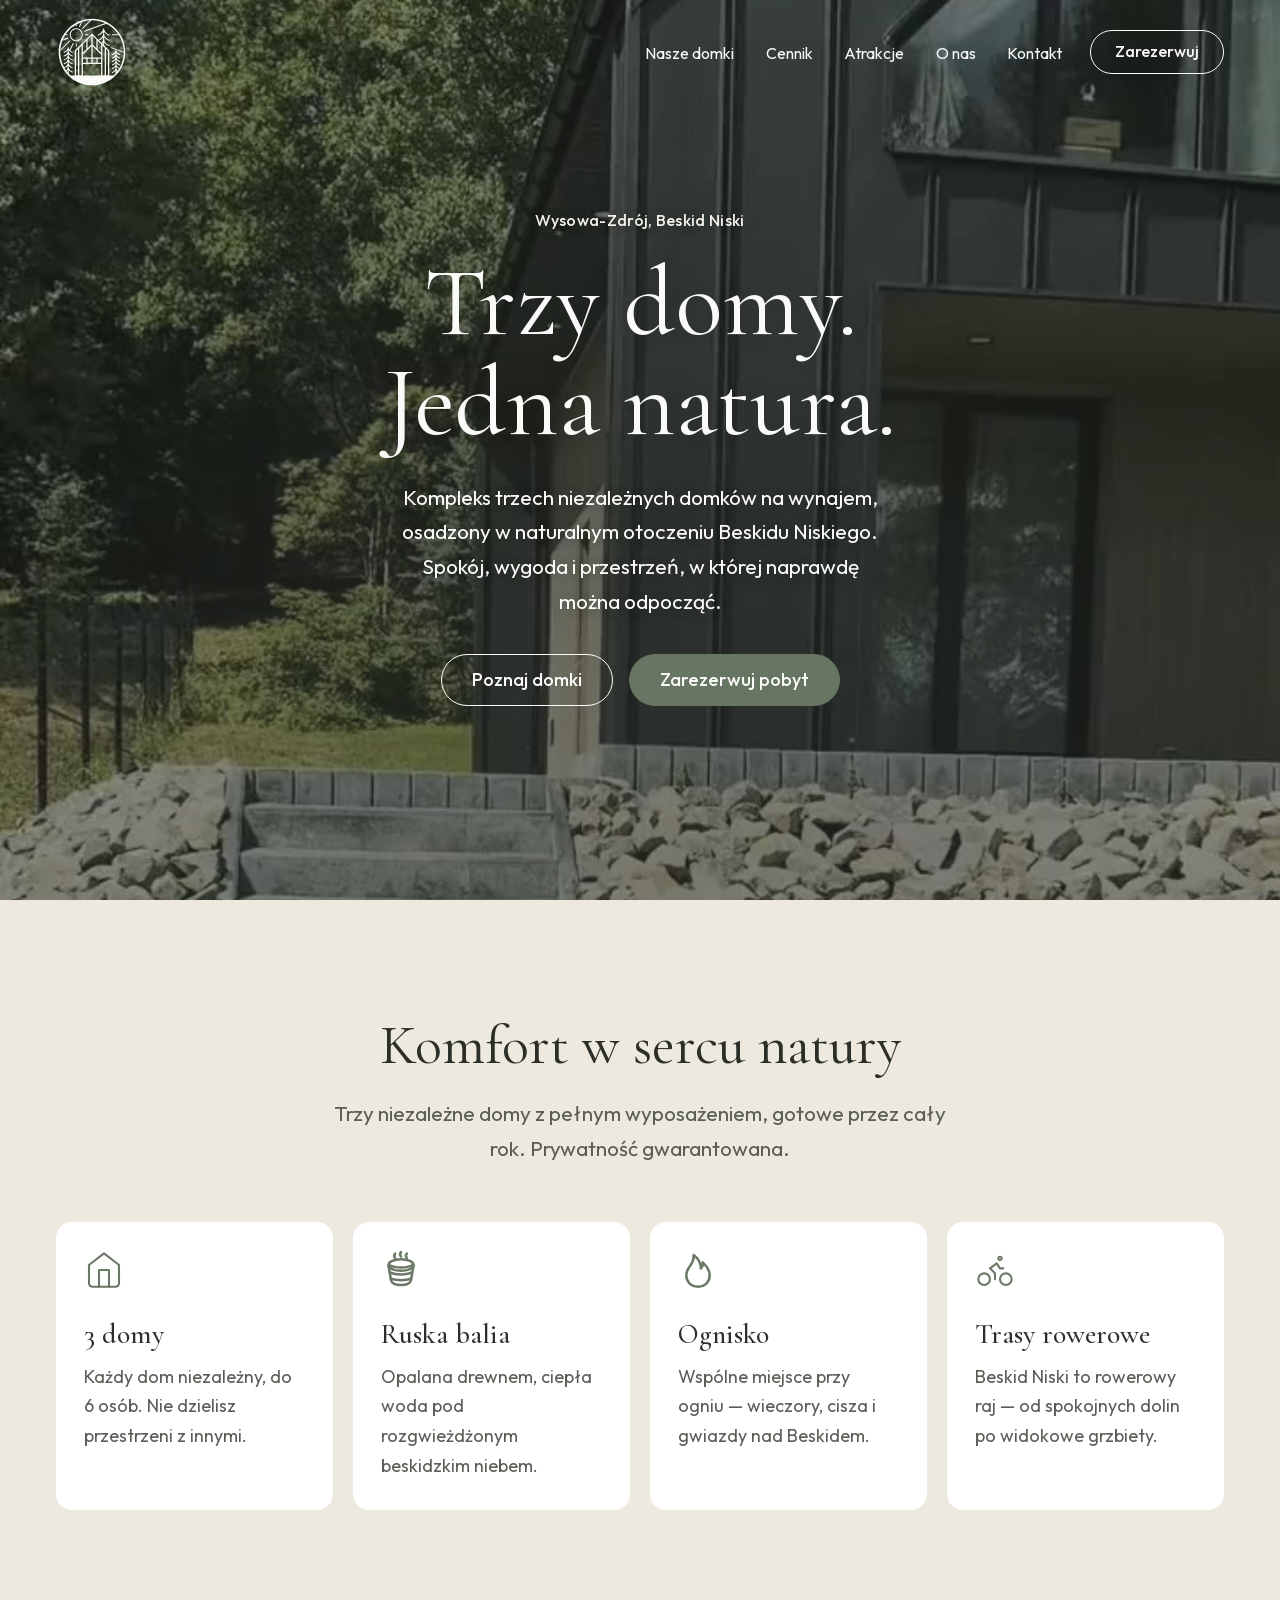
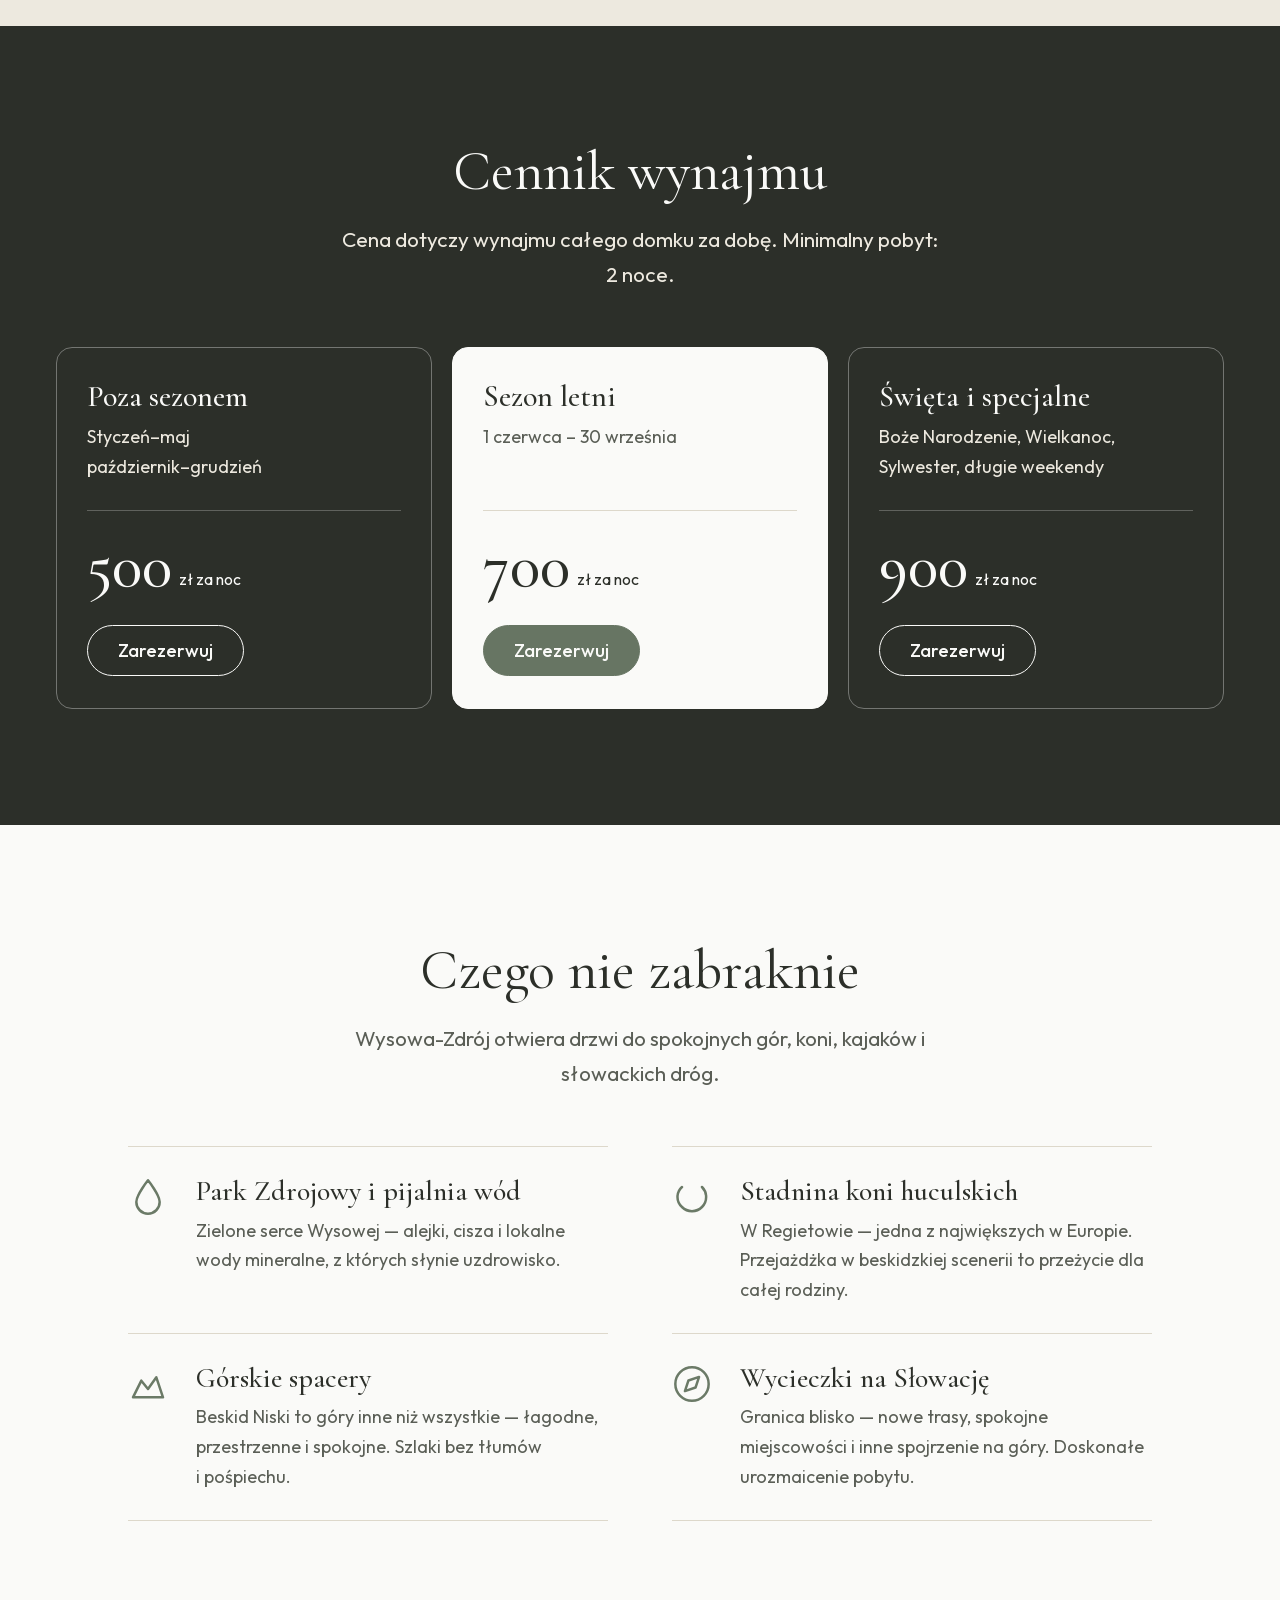
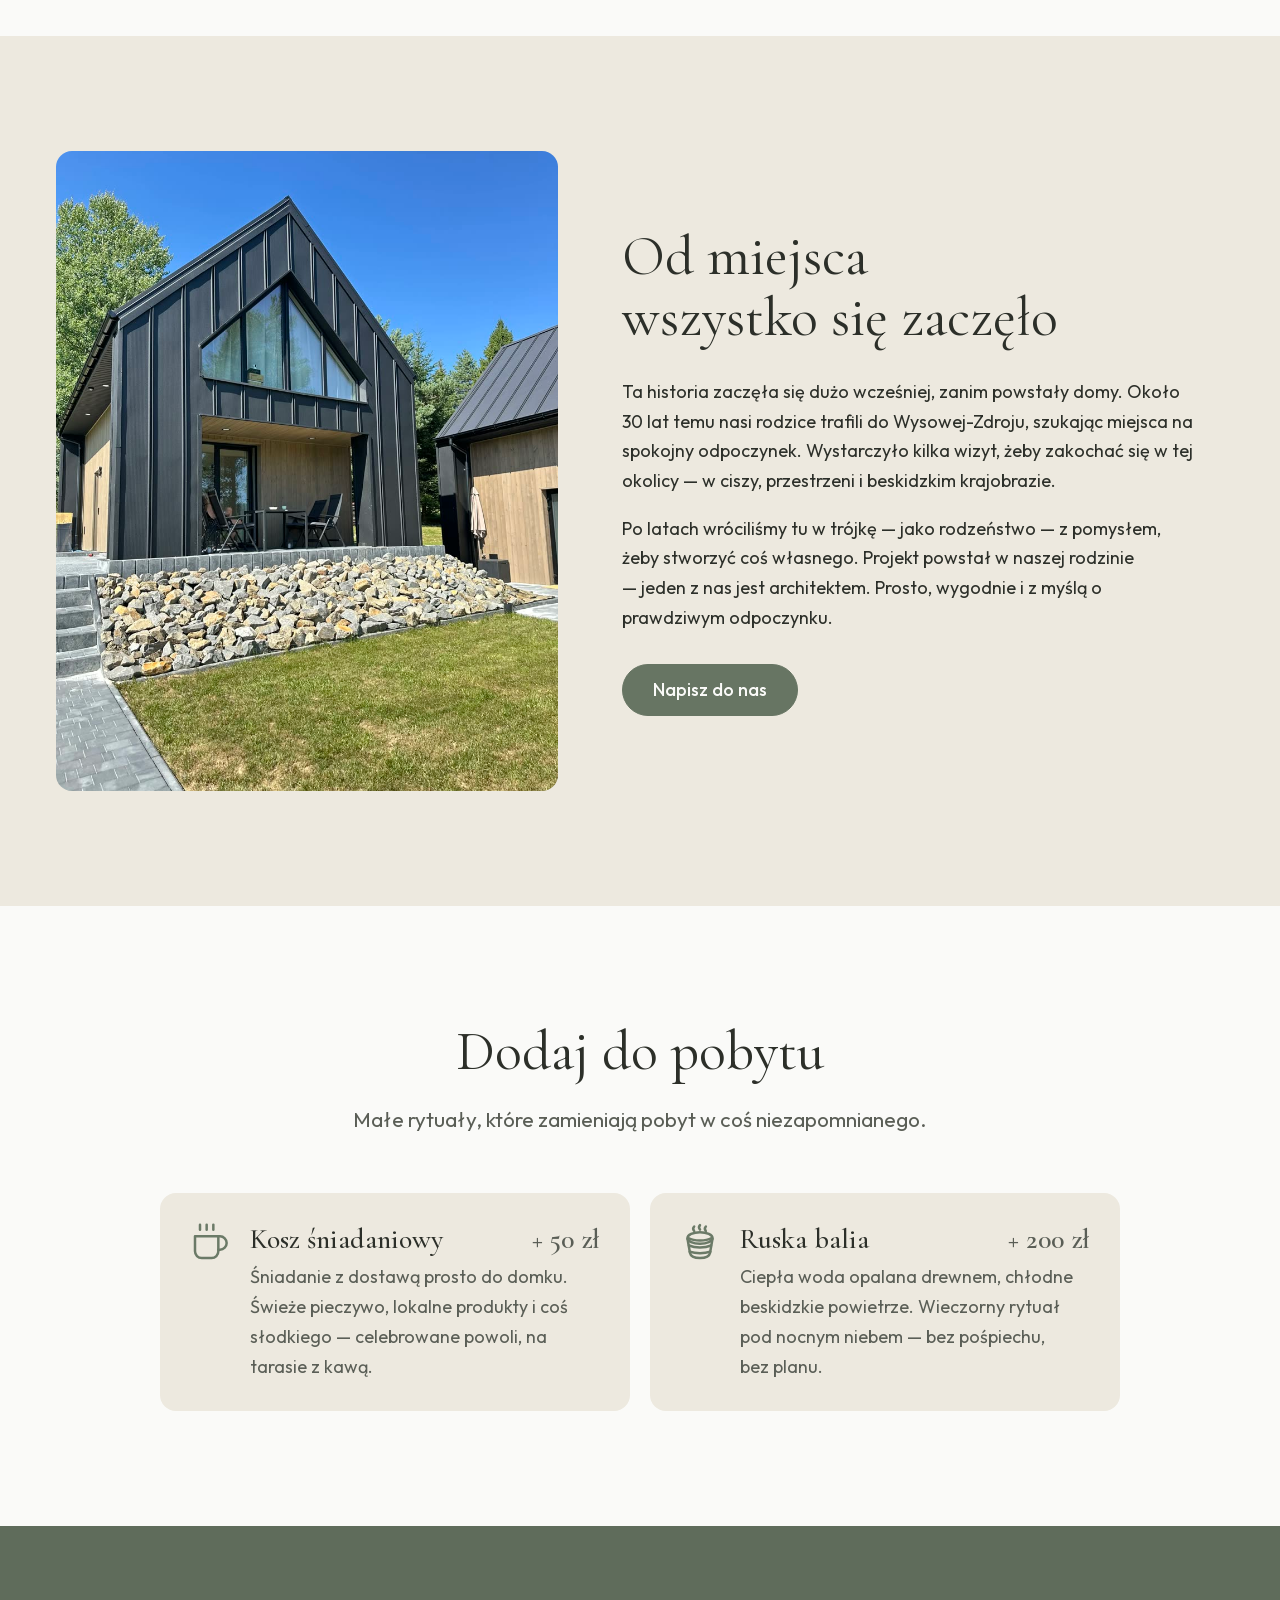
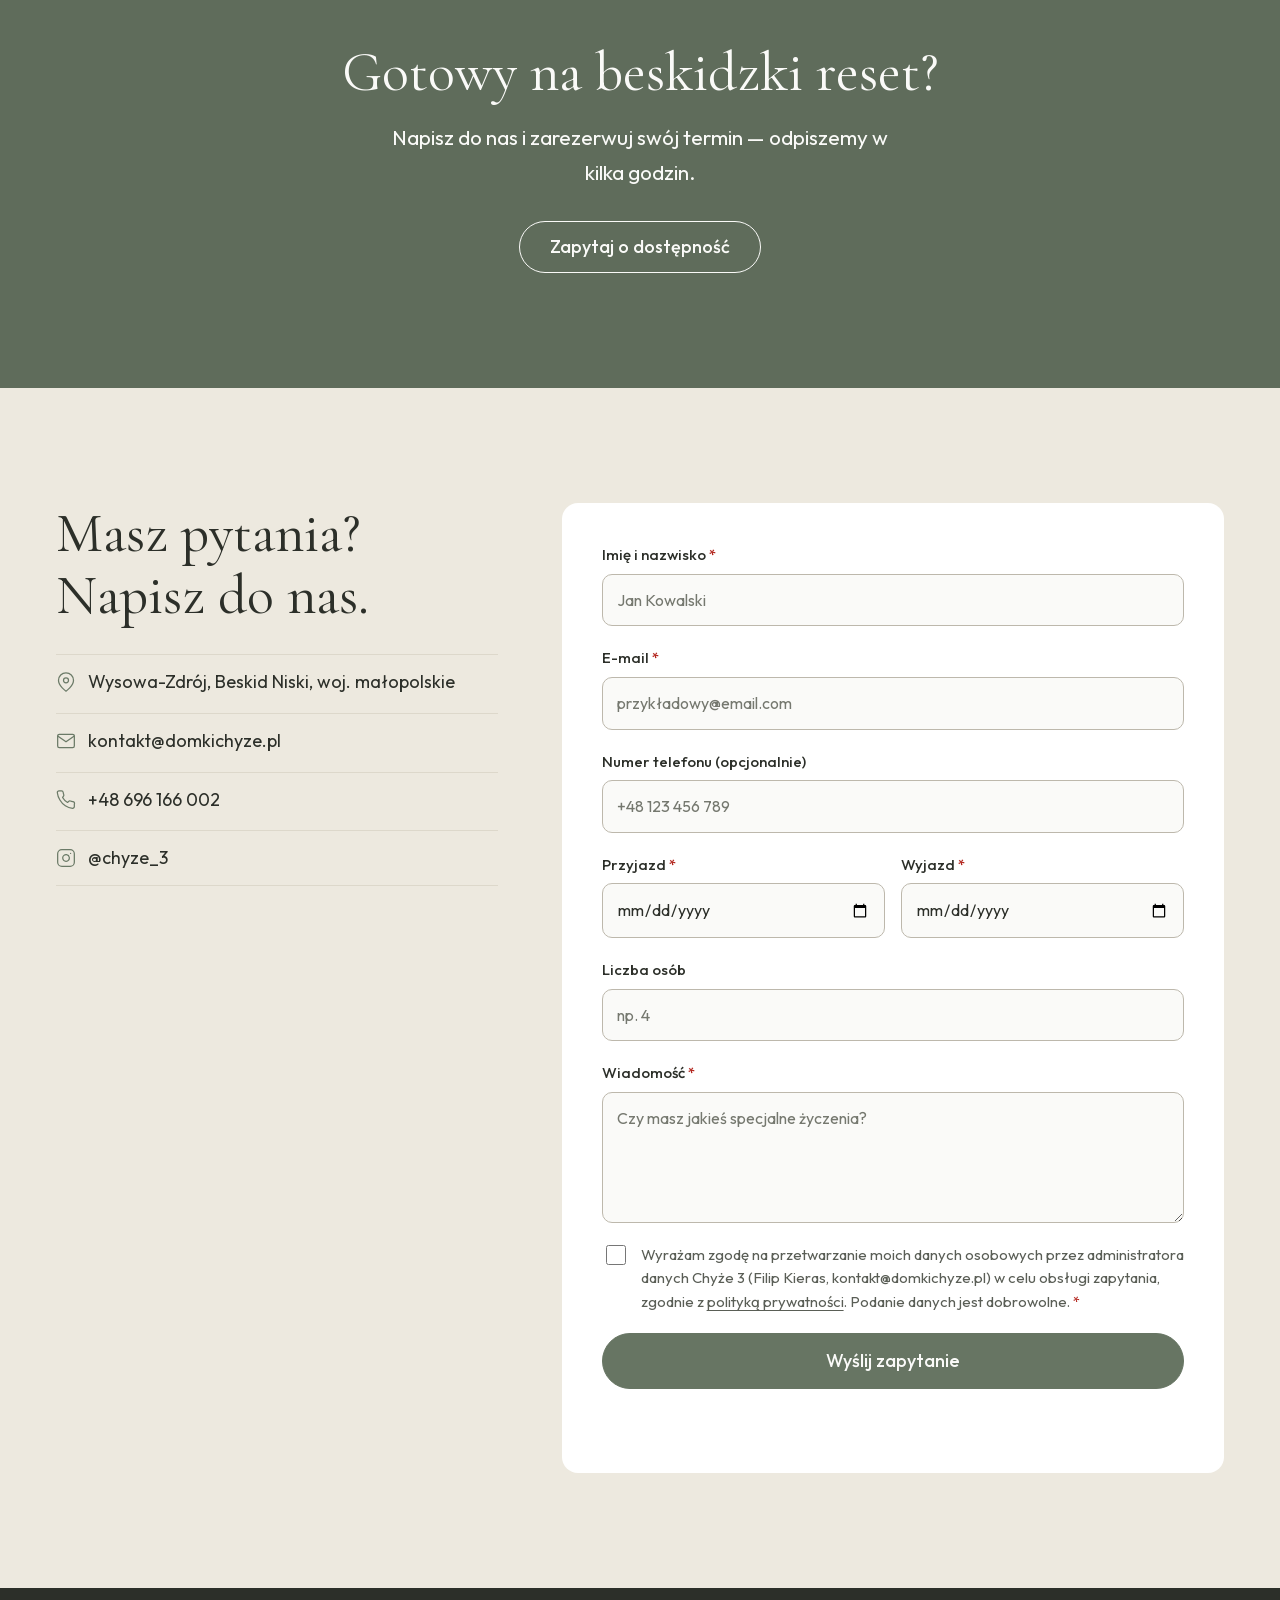
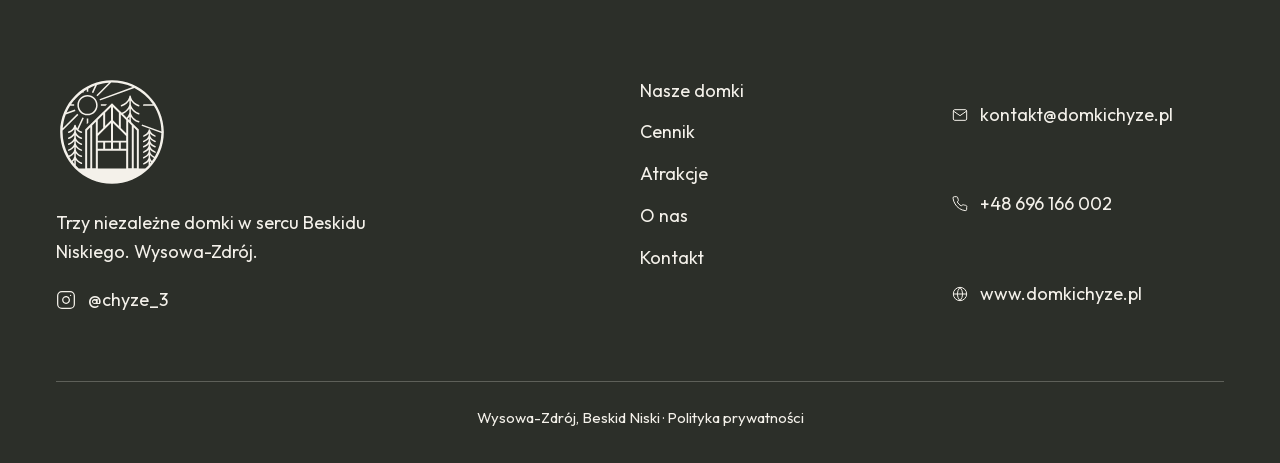
==== commit 5a9a36b6: "Redesign homepage for readability Same palette, fonts and pill buttons. Larger, regular-weight body " ====
--- a/src/index.html
+++ b/src/index.html
@@ -117,37 +117,38 @@
       </video>
       <span class="hero-dim" aria-hidden="true"></span>
       <div class="hero-content">
-        <p class="hero-eyebrow">Wysowa-Zdrój · Beskid Niski</p>
+        <p class="hero-eyebrow">Wysowa-Zdrój, Beskid Niski</p>
         <h1 id="hero-title">Trzy domy.<br> Jedna natura.</h1>
         <p class="hero-lead">Kompleks trzech niezależnych domków na wynajem, osadzony w naturalnym otoczeniu Beskidu Niskiego. Spokój, wygoda i przestrzeń, w której naprawdę można odpocząć.</p>
         <div class="btn-row">
-          <a class="btn btn-outline btn-light" href="#nasze-domki">POZNAJ DOMKI</a>
-          <a class="btn btn-sage" href="#rezerwacja">ZAREZERWUJ POBYT</a>
+          <a class="btn btn-outline btn-light" href="#nasze-domki">Poznaj domki</a>
+          <a class="btn btn-sage" href="#rezerwacja">Zarezerwuj pobyt</a>
         </div>
       </div>
     </section>
 
     <section id="nasze-domki" class="section bg-beige" aria-labelledby="domki-title">
-      <p class="eyebrow">Chyże 3</p>
-      <h2 id="domki-title">Komfort w sercu natury</h2>
-      <p class="section-lead">Trzy niezależne domy z pełnym wyposażeniem, gotowe przez cały rok. Prywatność gwarantowana.</p>
-      <ul class="cards cards-4">
-        <li class="card">
+      <div class="section-head">
+        <h2 id="domki-title">Komfort w sercu natury</h2>
+        <p>Trzy niezależne domy z pełnym wyposażeniem, gotowe przez cały rok. Prywatność gwarantowana.</p>
+      </div>
+      <ul class="features">
+        <li class="feature">
           <svg class="card-icon" viewBox="0 0 24 24" width="44" height="44" fill="none" stroke="currentColor" stroke-width="1.25" stroke-linecap="round" stroke-linejoin="round" aria-hidden="true"><path d="M3 9l9-7 9 7v11a2 2 0 0 1-2 2H5a2 2 0 0 1-2-2z"/><polyline points="9 22 9 12 15 12 15 22"/></svg>
           <h3>3 domy</h3>
           <p>Każdy dom niezależny, do 6 osób. Nie dzielisz przestrzeni z innymi.</p>
         </li>
-        <li class="card">
+        <li class="feature">
           <svg class="card-icon" viewBox="0 0 24 24" width="44" height="44" fill="none" stroke="currentColor" stroke-width="1.5" stroke-linecap="round" stroke-linejoin="round" aria-hidden="true"><ellipse cx="12" cy="9" rx="7.5" ry="3.5"/><path d="M5 9c1.8 1 4.2 1.5 7 1.5S17.2 10 19 9"/><path d="M4.5 9.5 6 18c.4 2 2.7 3 6 3s5.6-1 6-3l1.5-8.5"/><path d="M5.4 13.5c1.9.8 4.1 1.2 6.6 1.2s4.7-.4 6.6-1.2"/><path d="M5.8 17.2c1.8.6 3.9.9 6.2.9s4.4-.3 6.2-.9"/><path d="M8.5 4.8c-.8-.9-.8-1.8 0-2.7"/><path d="M12 4c-.8-.9-.8-1.8 0-2.7"/><path d="M15.5 4.8c-.8-.9-.8-1.8 0-2.7"/></svg>
           <h3>Ruska balia</h3>
           <p>Opalana drewnem, ciepła woda pod rozgwieżdżonym beskidzkim niebem.</p>
         </li>
-        <li class="card">
+        <li class="feature">
           <svg class="card-icon" viewBox="0 0 24 24" width="44" height="44" fill="none" stroke="currentColor" stroke-width="1.5" stroke-linecap="round" stroke-linejoin="round" aria-hidden="true"><path d="M12 22c4.4 0 7-2.9 7-6.8 0-2.9-1.5-5.3-4.2-7.8.2 1.6-.2 2.8-1.1 3.7.1-3.1-1.3-5.8-4.3-8.1.2 2.8-.8 4.7-2.1 6.4C6 11.1 5 13 5 15.2 5 19.1 7.6 22 12 22Z"/></svg>
           <h3>Ognisko</h3>
           <p>Wspólne miejsce przy ogniu — wieczory, cisza i gwiazdy nad Beskidem.</p>
         </li>
-        <li class="card">
+        <li class="feature">
           <svg class="card-icon" viewBox="0 0 24 24" width="44" height="44" fill="none" stroke="currentColor" stroke-width="1.25" stroke-linecap="round" stroke-linejoin="round" aria-hidden="true"><circle cx="18.5" cy="17.5" r="3.5"/><circle cx="5.5" cy="17.5" r="3.5"/><circle cx="15" cy="5" r="1"/><path d="M12 17.5V14l-3-3 4-3 2 3h2"/></svg>
           <h3>Trasy rowerowe</h3>
           <p>Beskid Niski to rowerowy raj — od spokojnych dolin po widokowe grzbiety.</p>
@@ -156,65 +157,75 @@
     </section>
 
     <section id="cennik" class="section bg-dark" aria-labelledby="cennik-title">
-      <p class="eyebrow"><strong>Oferta</strong></p>
-      <h2 id="cennik-title"><strong>Cennik wynajmu</strong></h2>
-      <p class="section-lead">Cena dotyczy wynajmu całego domku za dobę. Minimalny pobyt: 2 noce.</p>
-      <ul class="cards cards-3 prices">
+      <div class="section-head">
+        <h2 id="cennik-title">Cennik wynajmu</h2>
+        <p>Cena dotyczy wynajmu całego domku za dobę. Minimalny pobyt: 2 noce.</p>
+      </div>
+      <ul class="prices">
         <li class="price-card">
           <h3>Poza sezonem</h3>
-          <p>Styczeń–Maj<br>Październik–Grudzień</p>
-          <p class="price"><span class="price-num">500</span> <span class="price-unit">zł / noc</span></p>
+          <p class="price-dates">Styczeń–maj<br>październik–grudzień</p>
+          <p class="price"><span class="price-num">500</span> <span class="price-unit">zł za noc</span></p>
           <a class="btn btn-outline btn-light" href="#rezerwacja">Zarezerwuj</a>
         </li>
         <li class="price-card price-card--featured">
           <h3>Sezon letni</h3>
-          <p>1 Czerwca –<br>30 Września</p>
-          <p class="price"><span class="price-num">700</span> <span class="price-unit">zł / noc</span></p>
+          <p class="price-dates">1 czerwca – 30 września</p>
+          <p class="price"><span class="price-num">700</span> <span class="price-unit">zł za noc</span></p>
           <a class="btn btn-sage" href="#rezerwacja">Zarezerwuj</a>
         </li>
         <li class="price-card">
           <h3>Święta i specjalne</h3>
-          <p>Boże Narodzenie, Wielkanoc,<br>Sylwester, długie weekendy</p>
-          <p class="price"><span class="price-num">900</span> <span class="price-unit">zł / noc</span></p>
+          <p class="price-dates">Boże Narodzenie, Wielkanoc, Sylwester, długie weekendy</p>
+          <p class="price"><span class="price-num">900</span> <span class="price-unit">zł za noc</span></p>
           <a class="btn btn-outline btn-light" href="#rezerwacja">Zarezerwuj</a>
         </li>
       </ul>
     </section>
 
-    <section id="atrakcje" class="section bg-beige" aria-labelledby="atrakcje-title">
-      <p class="eyebrow">Okolica</p>
-      <h2 id="atrakcje-title">Czego nie zabraknie</h2>
-      <p class="section-lead">Wysowa-Zdrój otwiera drzwi do spokojnych gór, koni, kajaków i słowackich dróg.</p>
-      <ul class="cards cards-4 cards-tall">
-        <li class="card">
+    <section id="atrakcje" class="section bg-light" aria-labelledby="atrakcje-title">
+      <div class="section-head">
+        <h2 id="atrakcje-title">Czego nie zabraknie</h2>
+        <p>Wysowa-Zdrój otwiera drzwi do spokojnych gór, koni, kajaków i słowackich dróg.</p>
+      </div>
+      <ul class="places">
+        <li class="place">
           <svg class="card-icon" viewBox="0 0 24 24" width="44" height="44" fill="none" stroke="currentColor" stroke-width="1.5" stroke-linecap="round" stroke-linejoin="round" aria-hidden="true"><path d="M12 22a7 7 0 0 1-7-7c0-4.3 7-13 7-13s7 8.7 7 13a7 7 0 0 1-7 7z"/></svg>
-          <h3>Park Zdrojowy i pijalnia wód</h3>
-          <p>Zielone serce Wysowej — alejki, cisza i lokalne wody mineralne, z których słynie uzdrowisko.</p>
-        </li>
-        <li class="card">
+          <div>
+            <h3>Park Zdrojowy i pijalnia wód</h3>
+            <p>Zielone serce Wysowej — alejki, cisza i lokalne wody mineralne, z których słynie uzdrowisko.</p>
+          </div>
+        </li>
+        <li class="place">
           <svg class="card-icon" viewBox="0 0 24 24" width="44" height="44" fill="none" stroke="currentColor" stroke-width="1.5" stroke-linecap="round" stroke-linejoin="round" aria-hidden="true"><path d="M6 6a8 8 0 0 0 0 12 8 8 0 0 0 12-12"/></svg>
-          <h3>Stadnina koni huculskich</h3>
-          <p>W Regietowie — jedna z największych w Europie. Przejażdżka w beskidzkiej scenerii to przeżycie dla całej rodziny.</p>
-        </li>
-        <li class="card">
+          <div>
+            <h3>Stadnina koni huculskich</h3>
+            <p>W Regietowie — jedna z największych w Europie. Przejażdżka w beskidzkiej scenerii to przeżycie dla całej rodziny.</p>
+          </div>
+        </li>
+        <li class="place">
           <svg class="card-icon" viewBox="0 0 24 24" width="44" height="44" fill="none" stroke="currentColor" stroke-width="1.5" stroke-linecap="round" stroke-linejoin="round" aria-hidden="true"><path d="m3 20 5-10 4 5 5-7 4 12H3z"/></svg>
-          <h3>Górskie spacery</h3>
-          <p>Beskid Niski to góry inne niż wszystkie — łagodne, przestrzenne i spokojne. Szlaki bez tłumów i pośpiechu.</p>
-        </li>
-        <li class="card">
+          <div>
+            <h3>Górskie spacery</h3>
+            <p>Beskid Niski to góry inne niż wszystkie — łagodne, przestrzenne i spokojne. Szlaki bez tłumów i pośpiechu.</p>
+          </div>
+        </li>
+        <li class="place">
           <svg class="card-icon" viewBox="0 0 24 24" width="44" height="44" fill="none" stroke="currentColor" stroke-width="1.5" stroke-linecap="round" stroke-linejoin="round" aria-hidden="true"><circle cx="12" cy="12" r="10"/><polygon points="16.24 7.76 14.12 14.12 7.76 16.24 9.88 9.88 16.24 7.76"/></svg>
-          <h3>Wycieczki na Słowację</h3>
-          <p>Granica blisko — nowe trasy, spokojne miejscowości i inne spojrzenie na góry. Doskonałe urozmaicenie pobytu.</p>
-        </li>
-      </ul>
-    </section>
-
-    <section id="o-nas" class="section bg-beige split" aria-labelledby="o-nas-title">
+          <div>
+            <h3>Wycieczki na Słowację</h3>
+            <p>Granica blisko — nowe trasy, spokojne miejscowości i inne spojrzenie na góry. Doskonałe urozmaicenie pobytu.</p>
+          </div>
+        </li>
+      </ul>
+    </section>
+
+    <section id="o-nas" class="section bg-beige" aria-labelledby="o-nas-title">
+      <div class="split">
       <figure class="split-media">
         <img src="img/dom.jpg" width="900" height="1200" loading="lazy" decoding="async" alt="Jeden z domków Chyże 3: ciemna elewacja, przeszklony szczyt i taras">
       </figure>
       <div class="split-text">
-        <p class="eyebrow">Nasza historia</p>
         <h2 id="o-nas-title">Od miejsca wszystko się zaczęło</h2>
         <p>Ta historia zaczęła się dużo wcześniej, zanim powstały domy. Około 30 lat temu nasi rodzice trafili do Wysowej-Zdroju, szukając miejsca na spokojny odpoczynek. Wystarczyło kilka wizyt, żeby zakochać się w tej okolicy — w ciszy, przestrzeni i beskidzkim krajobrazie.</p>
         <p>Po latach wróciliśmy tu w trójkę — jako rodzeństwo — z pomysłem, żeby stworzyć coś własnego. Projekt powstał w naszej rodzinie — jeden z nas jest architektem. Prosto, wygodnie i z myślą o prawdziwym odpoczynku.</p>
@@ -222,39 +233,43 @@
           <a class="btn btn-sage" href="#rezerwacja">Napisz do nas</a>
         </div>
       </div>
-    </section>
-
-    <section id="dodatki" class="section bg-beige" aria-labelledby="dodatki-title">
-      <p class="eyebrow">Extras</p>
-      <h2 id="dodatki-title">Dodaj do pobytu</h2>
-      <p class="section-lead">Małe rytuały, które zamieniają pobyt w coś niezapomnianego.</p>
-      <ul class="cards cards-2 cards-extras">
-        <li class="card">
+      </div>
+    </section>
+
+    <section id="dodatki" class="section bg-light" aria-labelledby="dodatki-title">
+      <div class="section-head">
+        <h2 id="dodatki-title">Dodaj do pobytu</h2>
+        <p>Małe rytuały, które zamieniają pobyt w coś niezapomnianego.</p>
+      </div>
+      <ul class="extras">
+        <li class="extra">
           <svg class="card-icon" viewBox="0 0 24 24" width="44" height="44" fill="none" stroke="currentColor" stroke-width="1.5" stroke-linecap="round" stroke-linejoin="round" aria-hidden="true"><path d="M17 8h1a4 4 0 1 1 0 8h-1"/><path d="M3 8h14v9a4 4 0 0 1-4 4H7a4 4 0 0 1-4-4V8z"/><line x1="6" y1="1" x2="6" y2="4"/><line x1="10" y1="1" x2="10" y2="4"/><line x1="14" y1="1" x2="14" y2="4"/></svg>
-          <h3>Kosz śniadaniowy</h3>
-          <p>Śniadanie z dostawą prosto do domku. Świeże pieczywo, lokalne produkty i coś słodkiego — celebrowane powoli, na tarasie z kawą.</p>
-          <p class="extra-price"><strong>+ 50 zł</strong></p>
-        </li>
-        <li class="card">
+          <div>
+            <div class="extra-head"><h3>Kosz śniadaniowy</h3><p class="extra-price">+ 50 zł</p></div>
+            <p>Śniadanie z dostawą prosto do domku. Świeże pieczywo, lokalne produkty i coś słodkiego — celebrowane powoli, na tarasie z kawą.</p>
+          </div>
+        </li>
+        <li class="extra">
           <svg class="card-icon" viewBox="0 0 24 24" width="44" height="44" fill="none" stroke="currentColor" stroke-width="1.5" stroke-linecap="round" stroke-linejoin="round" aria-hidden="true"><ellipse cx="12" cy="9" rx="7.5" ry="3.5"/><path d="M5 9c1.8 1 4.2 1.5 7 1.5S17.2 10 19 9"/><path d="M4.5 9.5 6 18c.4 2 2.7 3 6 3s5.6-1 6-3l1.5-8.5"/><path d="M5.4 13.5c1.9.8 4.1 1.2 6.6 1.2s4.7-.4 6.6-1.2"/><path d="M5.8 17.2c1.8.6 3.9.9 6.2.9s4.4-.3 6.2-.9"/><path d="M8.5 4.8c-.8-.9-.8-1.8 0-2.7"/><path d="M12 4c-.8-.9-.8-1.8 0-2.7"/><path d="M15.5 4.8c-.8-.9-.8-1.8 0-2.7"/></svg>
-          <h3>Ruska balia</h3>
-          <p>Ciepła woda opalana drewnem, chłodne beskidzkie powietrze. Wieczorny rytuał pod nocnym niebem — bez pośpiechu, bez planu.</p>
-          <p class="extra-price"><strong>+ 200 zł</strong></p>
+          <div>
+            <div class="extra-head"><h3>Ruska balia</h3><p class="extra-price">+ 200 zł</p></div>
+            <p>Ciepła woda opalana drewnem, chłodne beskidzkie powietrze. Wieczorny rytuał pod nocnym niebem — bez pośpiechu, bez planu.</p>
+          </div>
         </li>
       </ul>
     </section>
 
     <section class="section bg-sage cta-band" aria-labelledby="cta-title">
       <h2 id="cta-title">Gotowy na beskidzki reset?</h2>
-      <p class="section-lead">Napisz do nas i zarezerwuj swój termin — odpiszemy w kilka godzin.</p>
+      <p>Napisz do nas i zarezerwuj swój termin — odpiszemy w kilka godzin.</p>
       <div class="btn-row">
         <a class="btn btn-outline btn-light" href="#rezerwacja">Zapytaj o dostępność</a>
       </div>
     </section>
 
-    <section id="rezerwacja" class="section bg-light contact" aria-labelledby="kontakt-title">
+    <section id="rezerwacja" class="section bg-beige" aria-labelledby="kontakt-title">
+      <div class="contact">
       <div class="contact-info">
-        <p class="eyebrow">Kontakt</p>
         <h2 id="kontakt-title">Masz pytania?<br>Napisz do nas.</h2>
         <ul class="contact-list">
           <li>
@@ -317,9 +332,10 @@
           <input id="f-consent" type="checkbox" name="zgoda" value="tak" required>
           <label for="f-consent">Wyrażam zgodę na przetwarzanie moich danych osobowych przez administratora danych Chyże 3 (Filip Kieras, kontakt@domkichyze.pl) w celu obsługi zapytania, zgodnie z <a href="privacy.html">polityką prywatności</a>. Podanie danych jest dobrowolne. <span class="req" aria-hidden="true">*</span></label>
         </div>
-        <button class="btn btn-sage btn-block" type="submit">WYŚLIJ</button>
+        <button class="btn btn-sage btn-block" type="submit">Wyślij zapytanie</button>
         <p id="form-status" role="status" aria-live="polite"></p>
       </form>
+      </div>
     </section>
   </main>
 
--- a/src/css/styles.css
+++ b/src/css/styles.css
@@ -1,9 +1,10 @@
-/* Domki Chyże 3 — odwzorowanie motywu z domkichyze.pl (WordPress „chyze3”, Twenty Twenty-Five child). */
+/* Domki Chyże 3 — kolory i kroje z domkichyze.pl (WordPress „chyze3”); układ przebudowany pod czytelność. */
 
 @font-face { font-family:"Cormorant Garamond"; font-style:normal; font-weight:300 600; font-display:swap; src:url(../fonts/cormorant-latin-ext.woff2) format("woff2"); unicode-range:U+0100-02BA, U+02BD-02C5, U+02C7-02CC, U+02CE-02D7, U+02DD-02FF, U+0304, U+0308, U+0329, U+1D00-1DBF, U+1E00-1E9F, U+1EF2-1EFF, U+2020, U+20A0-20AB, U+20AD-20C4, U+2113, U+2C60-2C7F, U+A720-A7FF; }
 @font-face { font-family:"Cormorant Garamond"; font-style:normal; font-weight:300 600; font-display:swap; src:url(../fonts/cormorant-latin.woff2) format("woff2"); unicode-range:U+0000-00FF, U+0131, U+0152-0153, U+02BB-02BC, U+02C6, U+02DA, U+02DC, U+0304, U+0308, U+0329, U+2000-206F, U+20AC, U+2122, U+2191, U+2193, U+2212, U+2215, U+FEFF, U+FFFD; }
 @font-face { font-family:"Outfit"; font-style:normal; font-weight:300 600; font-display:swap; src:url(../fonts/outfit-latin-ext.woff2) format("woff2"); unicode-range:U+0100-02BA, U+02BD-02C5, U+02C7-02CC, U+02CE-02D7, U+02DD-02FF, U+0304, U+0308, U+0329, U+1D00-1DBF, U+1E00-1E9F, U+1EF2-1EFF, U+2020, U+20A0-20AB, U+20AD-20C4, U+2113, U+2C60-2C7F, U+A720-A7FF; }
 @font-face { font-family:"Outfit"; font-style:normal; font-weight:300 600; font-display:swap; src:url(../fonts/outfit-latin.woff2) format("woff2"); unicode-range:U+0000-00FF, U+0131, U+0152-0153, U+02BB-02BC, U+02C6, U+02DA, U+02DC, U+0304, U+0308, U+0329, U+2000-206F, U+20AC, U+2122, U+2191, U+2193, U+2212, U+2215, U+FEFF, U+FFFD; }
+
 
 :root {
   /* Paleta z theme.json oryginału */
@@ -11,6 +12,7 @@
   --beige-100: #FAFAF7;
   --beige: #F4F1EA;
   --beige-200: #EDE9DF;
+  --line: #DDD8CB;
   --dark: #2C2F29;
   --dark-500: #5A5E56;
   --sage: #8A9A86;
@@ -18,35 +20,33 @@
   --terracotta: #C48B61;
   --terracotta-light: #D4A07E;
   /* Odcienie przyciemnione tylko tam, gdzie tekst musi mieć kontrast WCAG AA */
-  --sage-btn: #677563;        /* biały tekst 4.9:1 (oryginał #8A9A86: 2.9:1) */
+  --sage-btn: #677563;        /* biały tekst 4.9:1 */
   --sage-band: #5F6C5B;       /* tło pasa CTA, biały tekst 5.6:1 */
-  --terracotta-text: #8A5F3F; /* nadtytuły na jasnym tle, 4.6:1 na beige-200 */
-  --terracotta-large: #A8714A;/* duże ceny dodatków, 3.6:1 na białym */
+  --terracotta-text: #8A5F3F; /* tekst terakota na jasnym tle, 4.6:1 */
 
   --font-body: "Outfit", "Lato", system-ui, -apple-system, sans-serif;
   --font-heading: "Cormorant Garamond", "Playfair Display", Georgia, serif;
 
-  --fs-small: .875rem;
-  --fs-medium: clamp(1rem, 1rem + ((1vw - .2rem) * .196), 1.125rem);
-  --fs-large: clamp(1.125rem, 1.125rem + ((1vw - .2rem) * .392), 1.375rem);
-  --fs-xl: clamp(1.75rem, 1.75rem + ((1vw - .2rem) * .392), 2rem);
-  --fs-xxl: clamp(2.15rem, 2.15rem + ((1vw - .2rem) * 1.333), 3rem);
-
-  --sp-20: 10px;
-  --sp-30: 20px;
-  --sp-40: 30px;
-  --sp-50: clamp(30px, 5vw, 50px);
-  --sp-60: clamp(30px, 7vw, 70px);
+  /* Skala typograficzna: tekst 17→18px, nagłówki w proporcji ~1.25 */
+  --fs-small: .9375rem;
+  --fs-body: clamp(1.0625rem, 1rem + .2vw, 1.125rem);
+  --fs-lead: clamp(1.125rem, 1.05rem + .35vw, 1.3125rem);
+  --fs-h3: clamp(1.5rem, 1.38rem + .5vw, 1.75rem);
+  --fs-h2: clamp(2.375rem, 1.9rem + 2vw, 3.5rem);
+  --fs-price: clamp(3rem, 2.6rem + 1.6vw, 4rem);
+
+  --gutter: clamp(20px, 5vw, 56px);
+  --section: clamp(64px, 9vw, 120px);
 
   --radius: 16px;
-  --content: 645px;
-  --wide: 1340px;
-  --nav-h: 120px;
+  --measure: 36rem;   /* ~65 znaków */
+  --wide: 1240px;
+  --nav-h: 104px;
   color-scheme: light;
 }
 
-* , *::before, *::after { box-sizing: border-box; }
-html { scroll-behavior: smooth; scroll-padding-top: 100px; -webkit-text-size-adjust: 100%; }
+*, *::before, *::after { box-sizing: border-box; }
+html { scroll-behavior: smooth; scroll-padding-top: 88px; -webkit-text-size-adjust: 100%; }
 @media (prefers-reduced-motion: reduce) {
   html { scroll-behavior: auto; }
   *, *::before, *::after { transition: none !important; animation: none !important; }
@@ -54,20 +54,19 @@
 body {
   margin: 0;
   font-family: var(--font-body);
-  font-size: 16px;
-  font-weight: 300;
-  line-height: 1.6;
-  letter-spacing: -.1px;
+  font-size: var(--fs-body);
+  font-weight: 400;
+  line-height: 1.65;
   color: var(--dark);
   background: var(--white);
   -webkit-font-smoothing: antialiased;
 }
 img, svg, video { max-width: 100%; height: auto; }
-a { color: inherit; text-decoration: underline; text-underline-offset: .15em; text-decoration-thickness: 1px; }
-h1, h2, h3 { font-family: var(--font-heading); font-weight: 300; line-height: 1.1; letter-spacing: -.1px; margin: 0 0 .5em; }
-h3 { font-weight: 400; font-size: var(--fs-large); line-height: 1.2; }
-h2 strong, h3 strong { font-weight: 500; }
-p { margin: 0 0 1em; }
+a { color: inherit; text-decoration: underline; text-underline-offset: .2em; text-decoration-thickness: 1px; }
+h1, h2, h3 { font-family: var(--font-heading); font-weight: 400; line-height: 1.1; margin: 0 0 .5em; text-wrap: balance; }
+h2 { font-size: var(--fs-h2); }
+h3 { font-size: var(--fs-h3); font-weight: 500; line-height: 1.15; }
+p { margin: 0 0 1em; text-wrap: pretty; }
 ul { margin: 0; padding: 0; list-style: none; }
 figure { margin: 0; }
 
@@ -79,27 +78,27 @@
 /* ── Przyciski (pigułki, jak w motywie) ───────────────── */
 .btn {
   display: inline-block;
-  padding: 15px 35px;
+  padding: 14px 30px;
   border: 1px solid currentColor;
   border-radius: 9999px;
   font: inherit;
-  font-size: var(--fs-medium);
-  font-weight: 300;
+  font-size: var(--fs-body);
+  font-weight: 500;
   line-height: 1.2;
   text-decoration: none;
   text-align: center;
   cursor: pointer;
   background: transparent;
   color: var(--dark);
-  transition: background-color .25s, color .25s, border-color .25s;
+  transition: background-color .2s, color .2s, border-color .2s;
 }
 .btn-outline:hover { background: var(--dark); color: var(--white); border-color: var(--dark); }
 .btn-light { color: var(--white); border-color: var(--white); }
 .btn-light:hover { background: var(--white); color: var(--dark); border-color: var(--white); }
-.btn-sage { background: var(--sage-btn); color: var(--white); border-color: var(--white); }
-.btn-sage:hover { background: var(--sage-dark); }
+.btn-sage { background: var(--sage-btn); color: var(--white); border-color: var(--sage-btn); }
+.btn-sage:hover { background: var(--sage-dark); border-color: var(--sage-dark); }
 .btn-block { display: block; width: 100%; }
-.btn-row { display: flex; flex-wrap: wrap; justify-content: center; gap: .75em; }
+.btn-row { display: flex; flex-wrap: wrap; justify-content: center; gap: 12px 16px; }
 
 /* ── Nagłówek ─────────────────────────────────────────── */
 .site-header {
@@ -112,26 +111,29 @@
   background: rgba(250, 250, 248, .97);
   -webkit-backdrop-filter: blur(12px);
   backdrop-filter: blur(12px);
-  box-shadow: 0 1px 3px rgba(44, 47, 41, .08);
+  box-shadow: 0 1px 0 var(--line);
   color: var(--dark);
 }
 .nav-inner {
-  max-width: var(--wide);
+  max-width: calc(var(--wide) + 2 * var(--gutter));
   margin: 0 auto;
-  padding: var(--sp-30) var(--sp-50);
-  display: flex; align-items: center; gap: var(--sp-30);
+  padding: 16px var(--gutter);
+  display: flex; align-items: center; gap: 28px;
 }
 .brand { display: inline-flex; align-items: center; gap: .75rem; color: inherit; text-decoration: none; margin-right: auto; }
-.logo-mark { width: 80px; height: 80px; display: block; }
-.brand-name { font-family: var(--font-heading); font-size: var(--fs-xl); font-weight: 400; }
+.logo-mark { width: 72px; height: 72px; display: block; transition: width .3s, height .3s; }
+.site-header.is-scrolled .logo-mark { width: 56px; height: 56px; }
+.brand-name { font-family: var(--font-heading); font-size: 1.75rem; font-weight: 500; }
+.brand img { display: block; width: 56px; height: 56px; border-radius: 12px; }
 .menu { display: flex; align-items: center; }
-.menu-list { display: flex; flex-wrap: wrap; gap: .5em 1.25em; }
-.menu-list a { text-decoration: none; color: inherit; font-weight: 300; }
+.menu-list { display: flex; flex-wrap: wrap; gap: .5em 1.75em; }
+.menu-list a { text-decoration: none; color: inherit; font-size: 1rem; font-weight: 400; padding-block: .35em; }
 .menu-list a:hover { text-decoration: underline; }
 .menu-title, .menu-cta { display: none; }
-.site-header .nav-cta { color: inherit; border-color: currentColor; position: relative; z-index: 1002; }
+.site-header .nav-cta { color: inherit; border-color: currentColor; font-size: 1rem; padding: 11px 24px; position: relative; z-index: 1002; }
 .site-header .nav-cta:hover { background: var(--white); color: var(--dark); border-color: var(--white); }
-.site-header.is-scrolled .nav-cta:hover, .site-header.is-solid .nav-cta:hover { background: var(--dark); color: var(--white); border-color: var(--dark); }
+.site-header.is-scrolled .nav-cta, .site-header.is-solid .nav-cta { background: var(--sage-btn); border-color: var(--sage-btn); color: var(--white); }
+.site-header.is-scrolled .nav-cta:hover, .site-header.is-solid .nav-cta:hover { background: var(--sage-dark); border-color: var(--sage-dark); color: var(--white); }
 
 .nav-toggle {
   display: none;
@@ -144,203 +146,230 @@
 .nav-toggle[aria-expanded="true"] .nav-toggle-bar:first-child { transform: translateY(3.75px) rotate(45deg); }
 .nav-toggle[aria-expanded="true"] .nav-toggle-bar:last-child { transform: translateY(-3.75px) rotate(-45deg); }
 
-/* Mobile: menu jako pełnoekranowa nakładka sage-dark (tylko z JS; bez JS linki zostają widoczne) */
-@media (max-width: 699px) {
-  .logo-mark { width: 64px; height: 64px; }
-  .nav-inner { padding-inline: var(--sp-30); gap: .5rem; }
-  .btn.nav-cta { padding: 12px 24px; }
+/* Mobile i tablet: menu jako pełnoekranowa nakładka sage-dark (tylko z JS; bez JS linki zostają widoczne) */
+@media (max-width: 899px) {
+  .logo-mark, .site-header.is-scrolled .logo-mark { width: 52px; height: 52px; }
+  .nav-inner { padding-block: 12px; gap: .5rem; }
+  .site-header .nav-cta { padding: 10px 20px; }
   .js .nav-toggle { display: inline-flex; }
   .js .menu {
     position: fixed; inset: 0; z-index: 1001;
-    flex-direction: column; justify-content: center; gap: var(--sp-50);
-    padding: var(--sp-40);
+    flex-direction: column; justify-content: center; gap: 40px;
+    padding: 30px;
     background: var(--sage-dark); color: var(--white);
     opacity: 0; visibility: hidden; transition: opacity .25s, visibility .25s;
     overflow-y: auto;
   }
   .js .menu.is-open { opacity: 1; visibility: visible; }
-  .js .menu-title { display: block; font-family: var(--font-heading); font-size: var(--fs-xl); margin: 0; text-align: center; }
-  .js .menu-list { flex-direction: column; align-items: center; gap: 1rem; font-size: var(--fs-large); text-transform: uppercase; }
+  .js .menu-title { display: block; font-family: var(--font-heading); font-size: 2rem; margin: 0; text-align: center; }
+  .js .menu-list { flex-direction: column; align-items: center; gap: .75rem; }
+  .js .menu-list a { font-size: 1.375rem; }
   .js .menu-cta { display: inline-block; color: var(--white); border-color: var(--white); }
   .js .menu.is-open ~ .nav-cta { visibility: hidden; }
   .js .site-header.menu-open { color: var(--white); background: transparent; box-shadow: none; backdrop-filter: none; }
   html:not(.js) .site-header:not(.is-solid) .nav-inner { flex-wrap: wrap; }
-  .brand-name { font-size: 1.3rem; }
+  html:not(.js) .menu { order: 3; width: 100%; }
+  .brand-name { font-size: 1.375rem; }
   .brand img { width: 44px; height: 44px; border-radius: 10px; }
-  html:not(.js) .menu { order: 3; width: 100%; }
 }
 
 /* ── Hero z wideo ─────────────────────────────────────── */
 .hero {
   position: relative;
-  min-height: 800px;
+  min-height: min(100svh, 920px);
   display: flex; align-items: center; justify-content: center;
-  padding: calc(var(--nav-h) + var(--sp-40)) var(--sp-30) var(--sp-60);
+  padding: calc(var(--nav-h) + 24px) var(--gutter) var(--section);
   overflow: hidden;
   background: var(--dark-500) url(../img/hero-poster.jpg) 51% 6% / cover no-repeat;
   color: var(--white);
   text-align: center;
 }
+@media (min-width: 700px) { .hero { min-height: max(680px, min(100svh, 920px)); } }
 .hero-video { position: absolute; inset: 0; width: 100%; height: 100%; object-fit: cover; object-position: 51% 6%; }
-.hero-dim { position: absolute; inset: 0; background: var(--dark-500); opacity: .5; }
-.hero-content { position: relative; max-width: var(--content); }
-.hero-eyebrow { color: var(--terracotta-light); font-size: var(--fs-small); margin-bottom: var(--sp-30); }
-.hero h1 { font-size: clamp(3.116rem, 3.116rem + ((1vw - .2rem) * 4.838), 6.2rem); line-height: 1.04; margin-bottom: var(--sp-40); }
-.hero-lead { font-size: var(--fs-large); margin-bottom: var(--sp-40); }
-.hero .btn-row { gap: var(--sp-30); }
+/* Przyciemnienie mocniejsze pod tekstem niż przy krawędziach, żeby jasny tekst czytał się na każdym kadrze */
+.hero-dim {
+  position: absolute; inset: 0;
+  background:
+    radial-gradient(ellipse 70% 55% at 50% 52%, rgba(44, 47, 41, .55), rgba(44, 47, 41, 0) 100%),
+    linear-gradient(rgba(44, 47, 41, .45), rgba(44, 47, 41, .3) 40%, rgba(44, 47, 41, .55));
+}
+.hero-content { position: relative; max-width: 44rem; text-shadow: 0 1px 12px rgba(44, 47, 41, .35); }
+.hero-eyebrow { color: var(--beige); font-size: 1rem; font-weight: 500; letter-spacing: .02em; margin-bottom: 20px; }
+.hero h1 { font-size: clamp(3.25rem, 2.2rem + 5vw, 6.5rem); font-weight: 400; line-height: 1; margin-bottom: 28px; }
+.hero-lead { font-size: var(--fs-lead); max-width: 34rem; margin: 0 auto 36px; }
+.hero .btn { text-shadow: none; }
 
 /* ── Sekcje ───────────────────────────────────────────── */
-.section { padding: var(--sp-50) 0; text-align: center; }
-.section > .eyebrow, .section > h2, .section > .section-lead, .section > .btn-row { max-width: var(--content); margin-inline: auto; padding-inline: var(--sp-30); }
-.section > h2 { font-size: var(--fs-xxl); }
-.section-lead { font-size: var(--fs-medium); }
-.eyebrow { color: var(--terracotta-text); font-size: var(--fs-medium); margin-bottom: .75em; }
-.eyebrow strong { font-weight: 500; }
+.section { padding: var(--section) var(--gutter); }
+.section-head { max-width: 40rem; margin: 0 auto clamp(36px, 5vw, 56px); text-align: center; }
+.section-head h2 { margin-bottom: .35em; }
+.section-head p { font-size: var(--fs-lead); color: var(--dark-500); margin: 0; }
 .bg-beige { background: var(--beige-200); }
-.bg-light { background: var(--beige-100); }
+.bg-light { background: var(--white); }
 .bg-dark { background: var(--dark); color: var(--white); }
-.bg-dark .eyebrow { color: var(--terracotta); }
+.bg-dark .section-head p { color: var(--beige-200); }
 .bg-sage { background: var(--sage-band); color: var(--white); }
-
-/* Karty */
-.cards {
-  display: grid; gap: var(--sp-40);
-  max-width: var(--wide);
-  margin: var(--sp-50) auto;
-  padding-inline: var(--sp-50);
-}
-.card {
+.wrap { max-width: var(--wide); margin-inline: auto; }
+
+/* Ikony */
+.card-icon { width: 40px; height: 40px; color: var(--sage-dark); flex: none; }
+
+/* Udogodnienia: krótkie karty */
+.features { display: grid; gap: 16px; max-width: var(--wide); margin-inline: auto; }
+.feature {
   background: #fff;
   border-radius: var(--radius);
-  padding: var(--sp-40);
-  display: flex; flex-direction: column; align-items: center;
-}
-.card-icon { width: 44px; height: 44px; color: var(--sage); margin-bottom: 16px; flex: none; }
-.card h3 { margin-bottom: .6em; }
-.card p { margin-bottom: 0; }
-@media (min-width: 782px) {
-  .cards-2 { grid-template-columns: repeat(2, 1fr); }
-  .cards-3 { grid-template-columns: repeat(3, 1fr); }
-  .cards-4 { grid-template-columns: repeat(4, 1fr); }
-  .cards-tall .card { min-height: 350px; }
-  .cards-extras .card { min-height: 300px; }
-}
-.extra-price { margin-top: auto !important; padding-top: 1rem; font-family: var(--font-heading); font-size: var(--fs-xl); color: var(--terracotta-large); }
-.extra-price strong { font-weight: 600; }
+  padding: 28px 28px 30px;
+}
+.feature .card-icon { margin-bottom: 20px; }
+.feature h3 { margin-bottom: .4em; }
+.feature p { margin: 0; color: var(--dark-500); }
+@media (min-width: 600px) { .features { grid-template-columns: repeat(2, 1fr); gap: 20px; } }
+@media (min-width: 1024px) { .features { grid-template-columns: repeat(4, 1fr); } }
 
 /* Cennik */
+.prices { display: grid; gap: 20px; max-width: var(--wide); margin-inline: auto; }
 .price-card {
-  border: 1px solid var(--white);
+  display: flex; flex-direction: column;
+  border: 1px solid rgba(250, 250, 248, .35);
   border-radius: var(--radius);
-  background: rgba(250, 250, 248, .07);
-  padding: var(--sp-40);
+  padding: 32px 30px;
   color: var(--white);
 }
-.price-card h3 { font-size: var(--fs-xl); }
-.price-card--featured { background: #fff; border-color: #fff; color: var(--dark); }
-.price { display: flex; justify-content: center; align-items: baseline; gap: .5em; margin: var(--sp-30) 0; }
-.price-num { font-family: var(--font-heading); font-size: var(--fs-xxl); line-height: 1; }
-.price-unit { font-size: var(--fs-small); }
+.price-card h3 { font-size: 1.875rem; margin-bottom: .25em; }
+.price-dates { color: var(--beige-200); margin-bottom: 0; }
+.price-card--featured { background: var(--white); border-color: var(--white); color: var(--dark); }
+.price-card--featured .price-dates { color: var(--dark-500); }
+.price { display: flex; align-items: baseline; gap: .4em; margin: 28px 0 28px; padding-top: 24px; border-top: 1px solid rgba(250, 250, 248, .25); }
+.price-card--featured .price { border-top-color: var(--line); }
+.price-num { font-family: var(--font-heading); font-size: var(--fs-price); font-weight: 500; line-height: 1; }
+.price-unit { font-size: 1rem; }
+.price-card .btn { margin-top: auto; align-self: flex-start; }
+.prices-note { max-width: var(--wide); margin: 28px auto 0; text-align: center; color: var(--beige-200); }
+@media (min-width: 900px) { .prices { grid-template-columns: repeat(3, 1fr); } .price-dates { min-height: 3.3em; } }
+
+/* Okolica: lista z ikoną z boku, dłuższe linie zamiast wąskich kolumn */
+.places { display: grid; gap: 0 64px; max-width: 64rem; margin-inline: auto; }
+.place { display: grid; grid-template-columns: 48px 1fr; gap: 0 20px; padding: 28px 0; border-top: 1px solid var(--line); }
+.place .card-icon { width: 40px; height: 40px; margin-top: 2px; }
+.place h3 { margin-bottom: .3em; }
+.place p { margin: 0; color: var(--dark-500); }
+@media (min-width: 800px) {
+  .places { grid-template-columns: 1fr 1fr; }
+  .place:nth-last-child(-n+2) { border-bottom: 1px solid var(--line); }
+}
+@media (max-width: 799px) { .place:last-child { border-bottom: 1px solid var(--line); } }
 
 /* O nas: zdjęcie + tekst */
 .split {
-  display: grid; gap: var(--sp-50); align-items: center;
-  max-width: var(--wide); margin: 0 auto;
-  padding-inline: var(--sp-50);
-}
-.split-media img { display: block; width: 100%; border-radius: var(--radius); }
-.split-text h2 { font-size: var(--fs-xxl); }
-@media (min-width: 782px) {
-  .split { grid-template-columns: 1fr 1fr; }
-}
+  display: grid; gap: clamp(32px, 5vw, 72px); align-items: center;
+  max-width: var(--wide); margin-inline: auto;
+}
+.split-media img { display: block; width: 100%; max-height: 640px; object-fit: cover; border-radius: var(--radius); }
+.split-text { max-width: var(--measure); }
+.split-text h2 { margin-bottom: .5em; }
+.split-text .btn-row { justify-content: flex-start; margin-top: 32px; }
+@media (min-width: 860px) { .split { grid-template-columns: 5fr 6fr; } }
+
+/* Dodatki */
+.extras { display: grid; gap: 20px; max-width: 60rem; margin-inline: auto; }
+.extra {
+  display: grid; grid-template-columns: 40px 1fr; gap: 0 20px;
+  background: var(--beige-200);
+  border-radius: var(--radius);
+  padding: 30px;
+}
+.extra-head { display: flex; flex-wrap: wrap; align-items: baseline; justify-content: space-between; gap: 0 1rem; margin-bottom: .4em; }
+.extra-head h3 { margin: 0; }
+.extra-price { font-family: var(--font-heading); font-size: 1.75rem; font-weight: 600; line-height: 1.15; color: var(--terracotta-text); margin: 0; white-space: nowrap; }
+.extra p:last-child { margin: 0; color: var(--dark-500); }
+@media (max-width: 599px) { .extra { grid-template-columns: 1fr; } .extra .card-icon { margin-bottom: 16px; } }
+@media (min-width: 800px) { .extras { grid-template-columns: 1fr 1fr; } }
 
 /* Pas CTA */
-.cta-band { padding-block: var(--sp-60); }
-.cta-band .btn-row { margin-top: var(--sp-40); }
+.cta-band { text-align: center; }
+.cta-band h2 { margin-bottom: .3em; }
+.cta-band p { font-size: var(--fs-lead); max-width: 34rem; margin: 0 auto 32px; }
 
 /* Kontakt + formularz */
-.contact {
-  display: grid; gap: var(--sp-50);
-  padding-inline: var(--sp-50);
-  text-align: left;
-}
+.contact { display: grid; gap: clamp(36px, 5vw, 72px); max-width: var(--wide); margin-inline: auto; }
 .contact > * { min-width: 0; }
-.contact h2 { font-size: clamp(2.2rem, 2.2rem + ((1vw - .2rem) * 2.824), 4rem); line-height: 1.1; }
-.contact-list { display: grid; gap: .9rem; margin-top: var(--sp-40); }
-.contact-list li, .icon-line { display: flex; align-items: center; gap: .6rem; }
-.contact-list svg, .icon-line svg { flex: none; }
+.contact h2 { margin-bottom: .4em; }
+.contact-intro { font-size: var(--fs-lead); color: var(--dark-500); max-width: 28rem; }
+.contact-list { display: grid; gap: 4px; margin-top: 28px; }
+.contact-list li, .icon-line { display: flex; align-items: center; gap: .75rem; }
+.contact-list li { padding: 12px 0; border-top: 1px solid var(--line); }
+.contact-list li:last-child { border-bottom: 1px solid var(--line); }
+.contact-list svg { flex: none; color: var(--sage-dark); }
+.icon-line svg { flex: none; }
 .contact-list a { text-decoration: none; }
 .contact-list a:hover { text-decoration: underline; }
-@media (min-width: 782px) {
-  .contact { grid-template-columns: 2fr 3fr; align-items: center; max-width: var(--wide); margin-inline: auto; }
-}
+@media (min-width: 900px) { .contact { grid-template-columns: 2fr 3fr; align-items: start; } .contact-info { position: sticky; top: 120px; } }
 
 .form-card {
   background: #fff;
   border-radius: var(--radius);
-  box-shadow: 0 2px 24px rgba(44, 47, 41, .07);
-  padding: var(--sp-40);
-  display: grid; gap: 1.1rem;
-}
-.field { display: grid; gap: .35rem; }
-.field-row { display: grid; grid-template-columns: 1fr 1fr; gap: 1rem; }
-.field label { font-size: .8rem; font-weight: 400; text-transform: uppercase; letter-spacing: .04em; }
+  padding: clamp(24px, 4vw, 40px);
+  display: grid; gap: 20px;
+}
+.form-card > *, .field, .field-row > * { min-width: 0; }
+.field { display: grid; gap: 6px; }
+.field-row { display: grid; grid-template-columns: minmax(0, 1fr) minmax(0, 1fr); gap: 16px; }
+.field label { font-size: var(--fs-small); font-weight: 500; }
 .req { color: #B3261E; }
 input, textarea {
   width: 100%;
-  padding: .75rem .9rem;
-  font: inherit; font-size: .95rem; font-weight: 300;
+  padding: 12px 14px;
+  font: inherit; font-size: 1rem; font-weight: 400;
   color: var(--dark);
-  background: #fff;
-  border: 1px solid #C9C5BB;
-  border-radius: 8px;
-}
-textarea { resize: vertical; min-height: 7rem; }
-input::placeholder, textarea::placeholder { color: #6E716A; }
-input:focus-visible, textarea:focus-visible { outline: 2px solid var(--sage-btn); outline-offset: 1px; border-color: var(--sage-btn); }
-.consent { display: flex; gap: .75rem; align-items: flex-start; font-size: .85rem; line-height: 1.5; }
-.consent input { width: 1.1rem; height: 1.1rem; margin-top: .15rem; flex: none; accent-color: var(--sage-btn); }
-.form-card .btn-block { text-transform: uppercase; letter-spacing: .08em; font-weight: 500; font-size: var(--fs-small); border: 0; }
+  background: var(--white);
+  border: 1px solid #BDB8AC;
+  border-radius: 10px;
+}
+input[type="date"] { min-width: 0; -webkit-appearance: none; appearance: none; min-height: 3rem; }
+@media (max-width: 419px) { .field-row { grid-template-columns: minmax(0, 1fr); } }
+textarea { resize: vertical; min-height: 7.5rem; }
+input::placeholder, textarea::placeholder { color: #75786F; }
+input:focus-visible, textarea:focus-visible { outline: 2px solid var(--sage-btn); outline-offset: 1px; border-color: var(--sage-btn); background: #fff; }
+.consent { display: flex; gap: .75rem; align-items: flex-start; font-size: var(--fs-small); line-height: 1.55; color: var(--dark-500); }
+.consent input { width: 1.25rem; height: 1.25rem; margin-top: .1rem; flex: none; accent-color: var(--sage-btn); }
+.form-card .btn-block { padding-block: 16px; }
 .hp { position:absolute; left:-9999px; width:1px; height:1px; overflow:hidden; }
-#form-status { margin: 0; min-height: 1.6em; font-size: .95rem; }
-.form-note { margin:0; font-size:.9rem; color: var(--dark-500); }
+#form-status { margin: 0; min-height: 1.6em; font-size: var(--fs-small); }
+.form-note { margin:0; font-size: var(--fs-small); color: var(--dark-500); }
 
 /* ── Stopka ───────────────────────────────────────────── */
 .site-footer {
   background: var(--dark);
   color: var(--beige);
-  padding: var(--sp-60) var(--sp-50) var(--sp-50);
+  padding: clamp(56px, 7vw, 88px) var(--gutter) 32px;
 }
 .site-footer a { color: inherit; text-decoration: none; }
 .site-footer a:hover { text-decoration: underline; }
-.footer-grid { max-width: var(--wide); margin: 0 auto; display: grid; gap: var(--sp-40); }
-.footer-logo img { display: block; width: 150px; height: 150px; margin-bottom: var(--sp-30); }
+.footer-grid { max-width: var(--wide); margin: 0 auto; display: grid; gap: 40px; }
+.footer-logo img { display: block; width: 112px; height: 112px; margin-bottom: 20px; }
+.footer-about p { max-width: 22rem; }
 .footer-nav ul, .footer-contact { display: grid; gap: .75rem; }
-@media (min-width: 782px) {
-  .footer-grid { grid-template-columns: 2fr 1fr 1fr; }
-}
-.site-footer hr { max-width: var(--wide); margin: var(--sp-40) auto var(--sp-30); border: 0; border-top: 1px solid var(--beige); opacity: .4; }
-.footer-bottom { text-align: center; margin: 0; font-size: var(--fs-small); }
+@media (min-width: 782px) { .footer-grid { grid-template-columns: 2fr 1fr 1fr; } }
+.site-footer hr { max-width: var(--wide); margin: 48px auto 24px; border: 0; border-top: 1px solid var(--beige); opacity: .25; }
+.footer-bottom { max-width: var(--wide); margin: 0 auto; font-size: var(--fs-small); text-align: center; }
 
 /* ── Podstrony (polityka, blog, 404) ──────────────────── */
-.page { max-width: 44rem; margin: 0 auto; padding: calc(var(--nav-h) + var(--sp-40)) var(--sp-30) var(--sp-60); }
-.page h1 { font-size: var(--fs-xxl); }
-.page h2 { font-size: var(--fs-xl); margin-top: 1.5em; }
+.page { max-width: 42rem; margin: 0 auto; padding: calc(var(--nav-h) + 40px) var(--gutter) var(--section); }
+.page h1 { font-size: var(--fs-h2); }
+.page h2 { font-size: 2rem; margin-top: 1.5em; }
 .page a { color: var(--sage-btn); }
 .page-center { text-align: center; }
-.page-center .btn-row { margin-top: var(--sp-40); }
+.page-center .btn-row { margin-top: 32px; }
 
 /* Blog i artykuły (używane przez skill blog-post) */
-.breadcrumb { font-size:.9rem; color:var(--dark-500); }
+.breadcrumb { font-size: var(--fs-small); color: var(--dark-500); }
 .breadcrumb ol { list-style:none; padding:0; margin:0; display:flex; flex-wrap:wrap; gap:.4rem; }
 .breadcrumb li + li::before { content:"/"; margin-right:.4rem; }
-.post-meta { color:var(--dark-500); font-size:.95rem; }
+.post-meta { color: var(--dark-500); font-size: var(--fs-small); }
 .post-list { list-style:none; padding:0; }
 .post-list li { margin-bottom:1.25rem; }
-.cta-box { background:var(--beige-200); border-radius:var(--radius); padding:1.5rem; margin-top:3rem; }
-.brand img { display: block; width: 56px; height: 56px; border-radius: 12px; }
+.cta-box { background: var(--beige-200); border-radius: var(--radius); padding: 1.5rem; margin-top: 3rem; }
+.btn-small { padding: 10px 20px; font-size: 1rem; }
 .page-list { list-style: disc; padding-left: 1.25rem; margin-bottom: 1em; }
 .page-list li { margin-bottom: .5em; }
-.form-card > *, .field, .field-row > * { min-width: 0; }
-.field-row { grid-template-columns: minmax(0, 1fr) minmax(0, 1fr); }
-input[type="date"] { min-width: 0; -webkit-appearance: none; appearance: none; min-height: 2.9rem; }
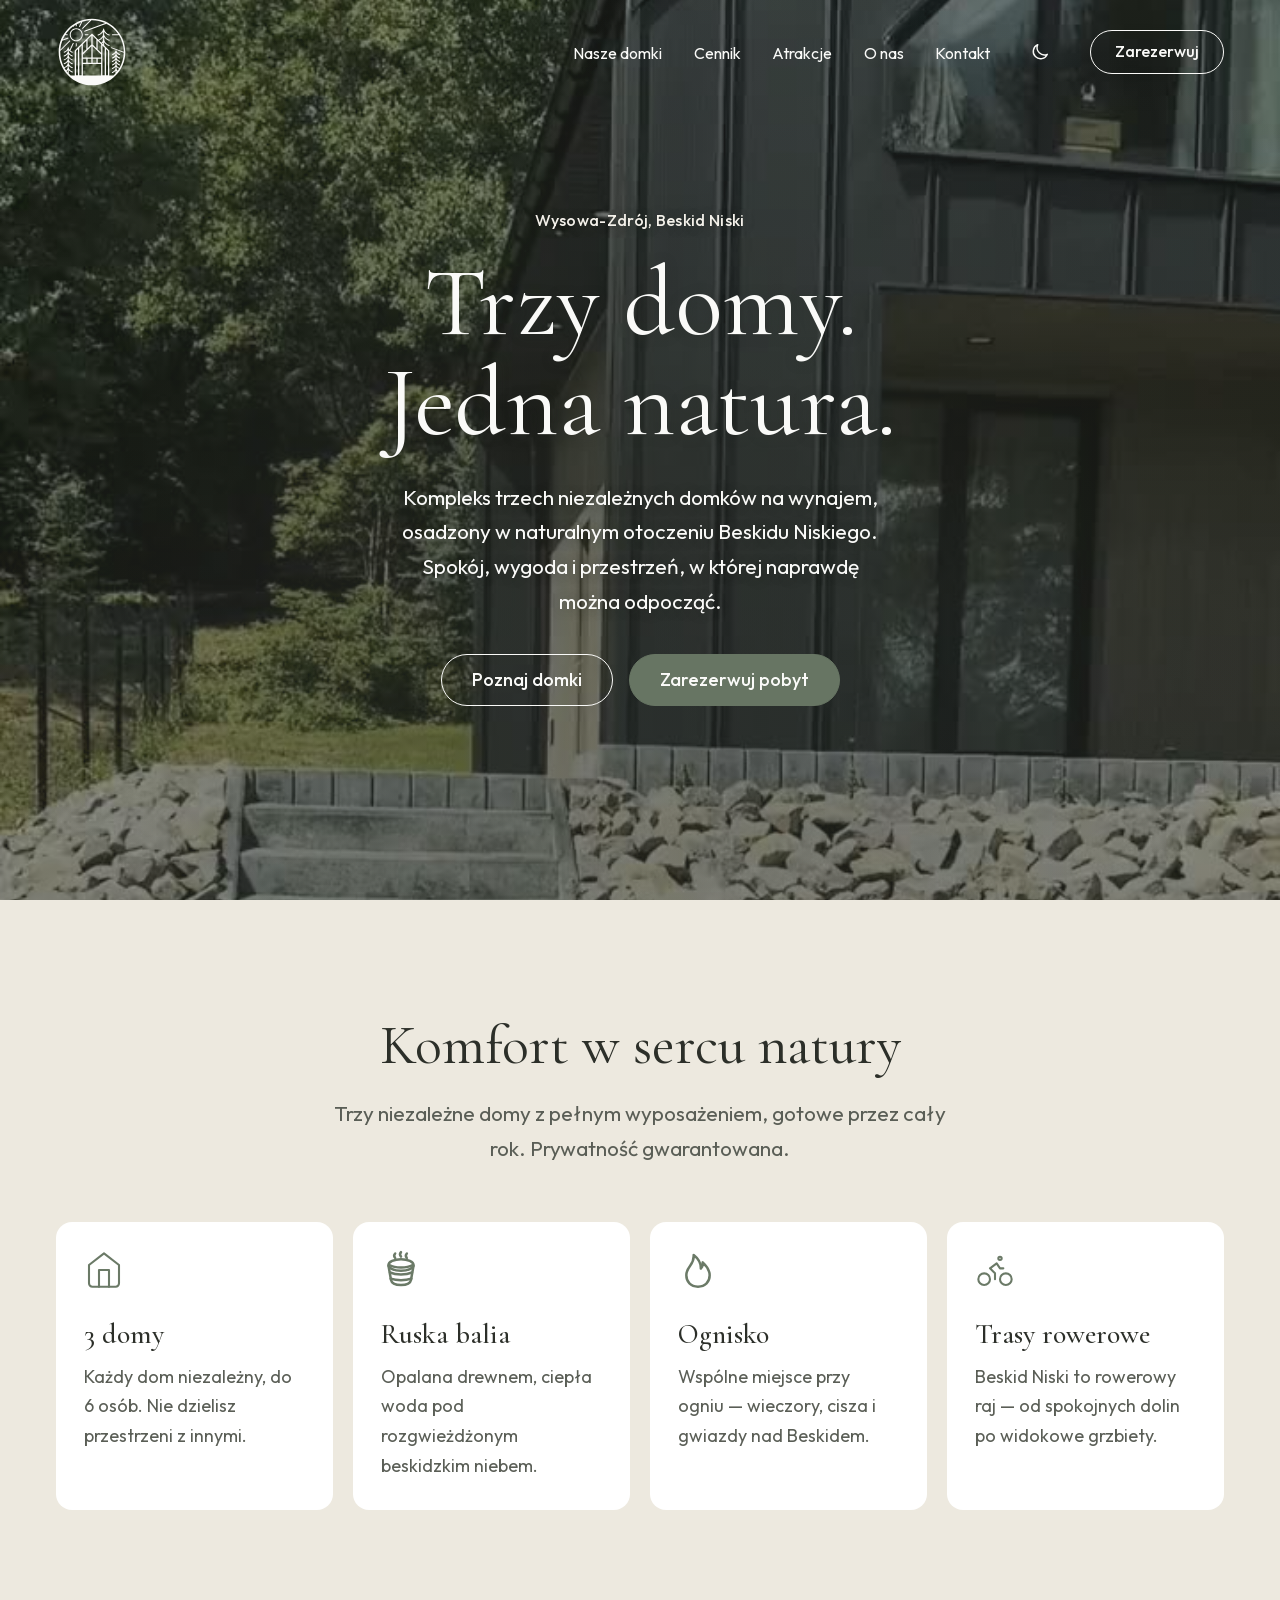
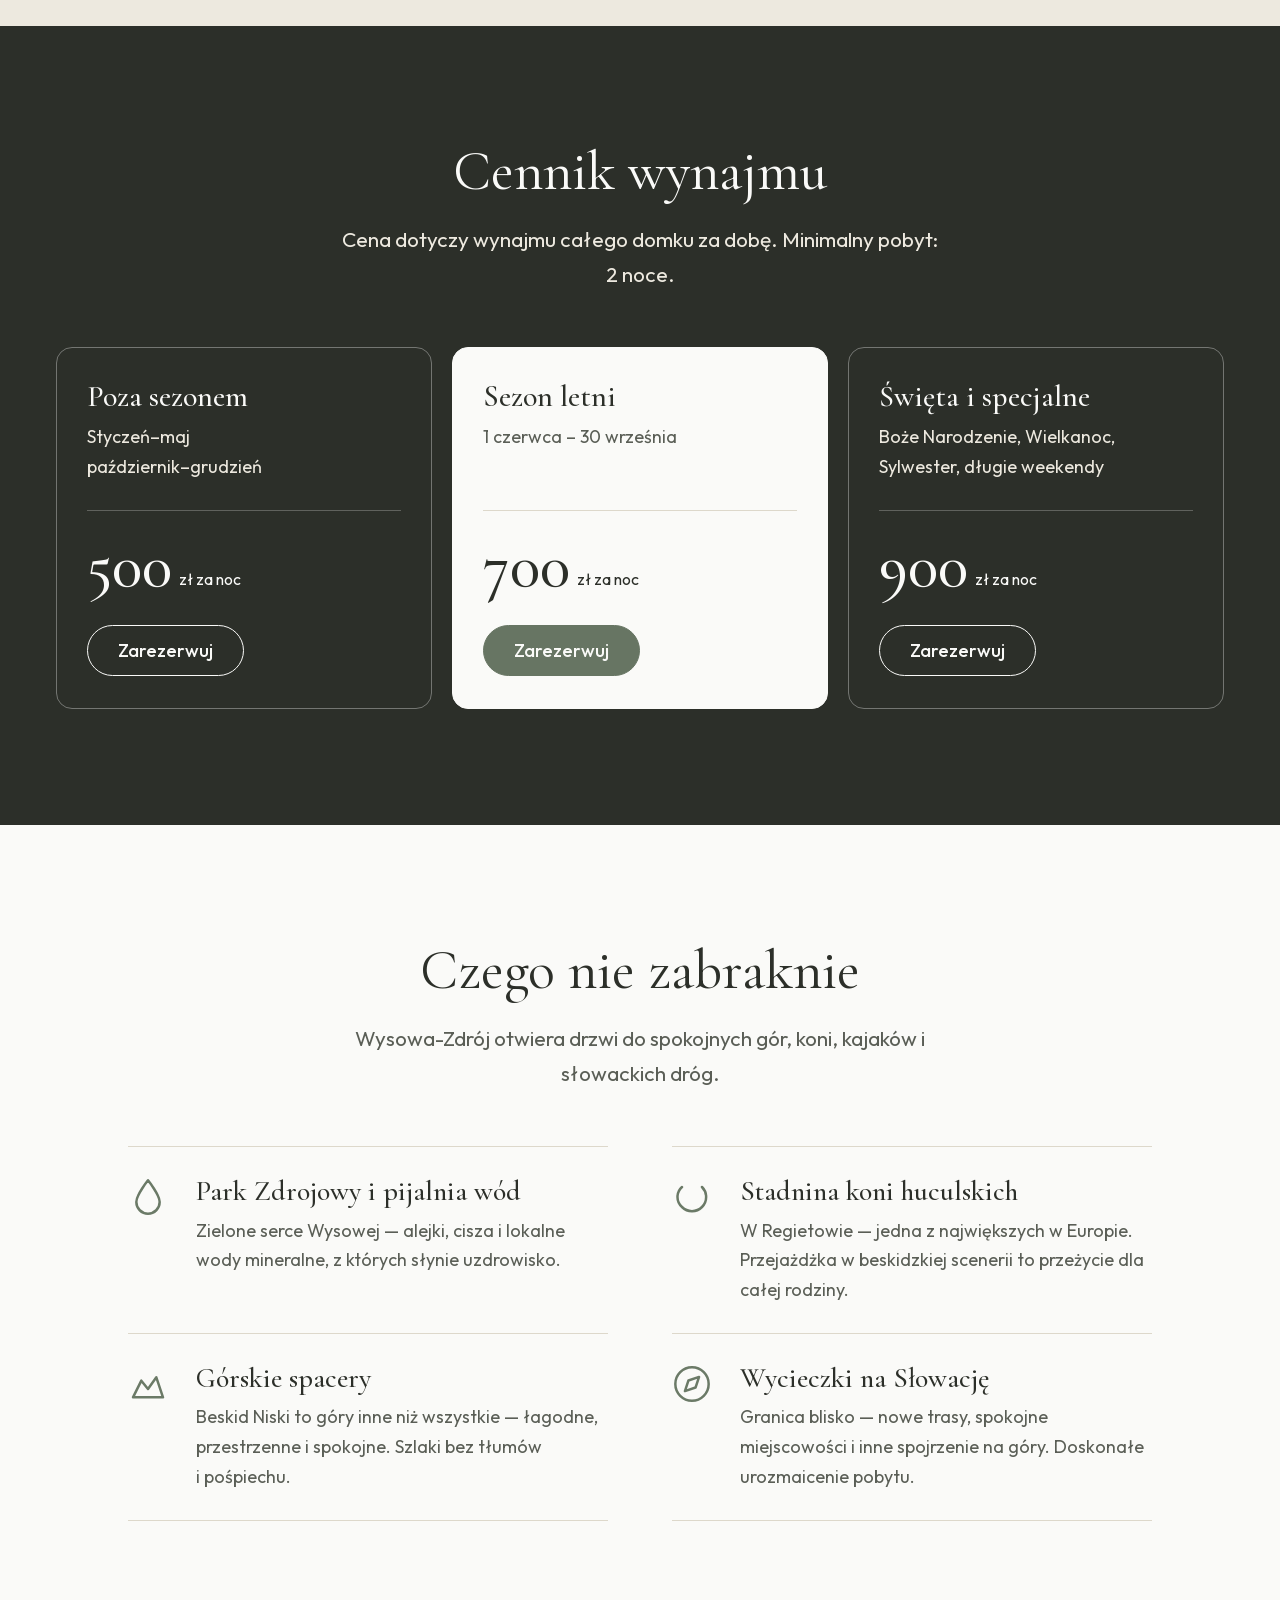
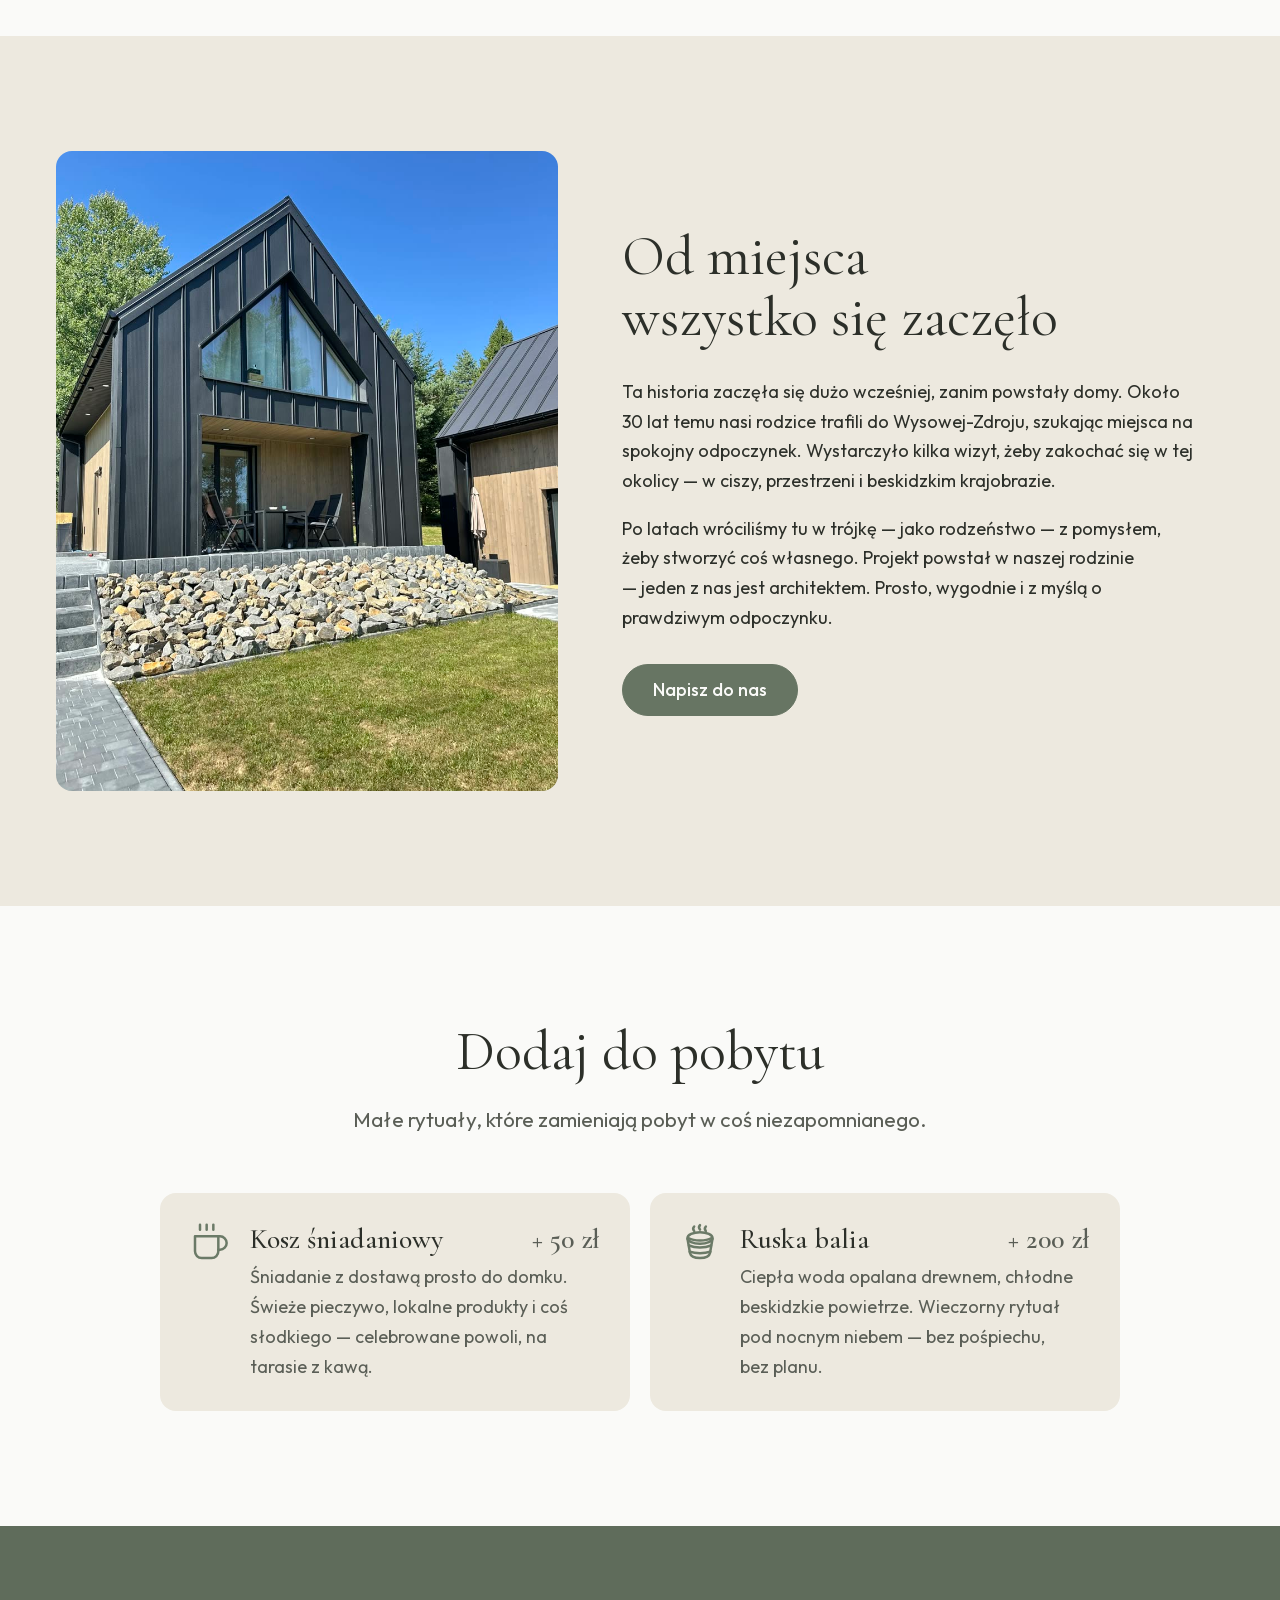
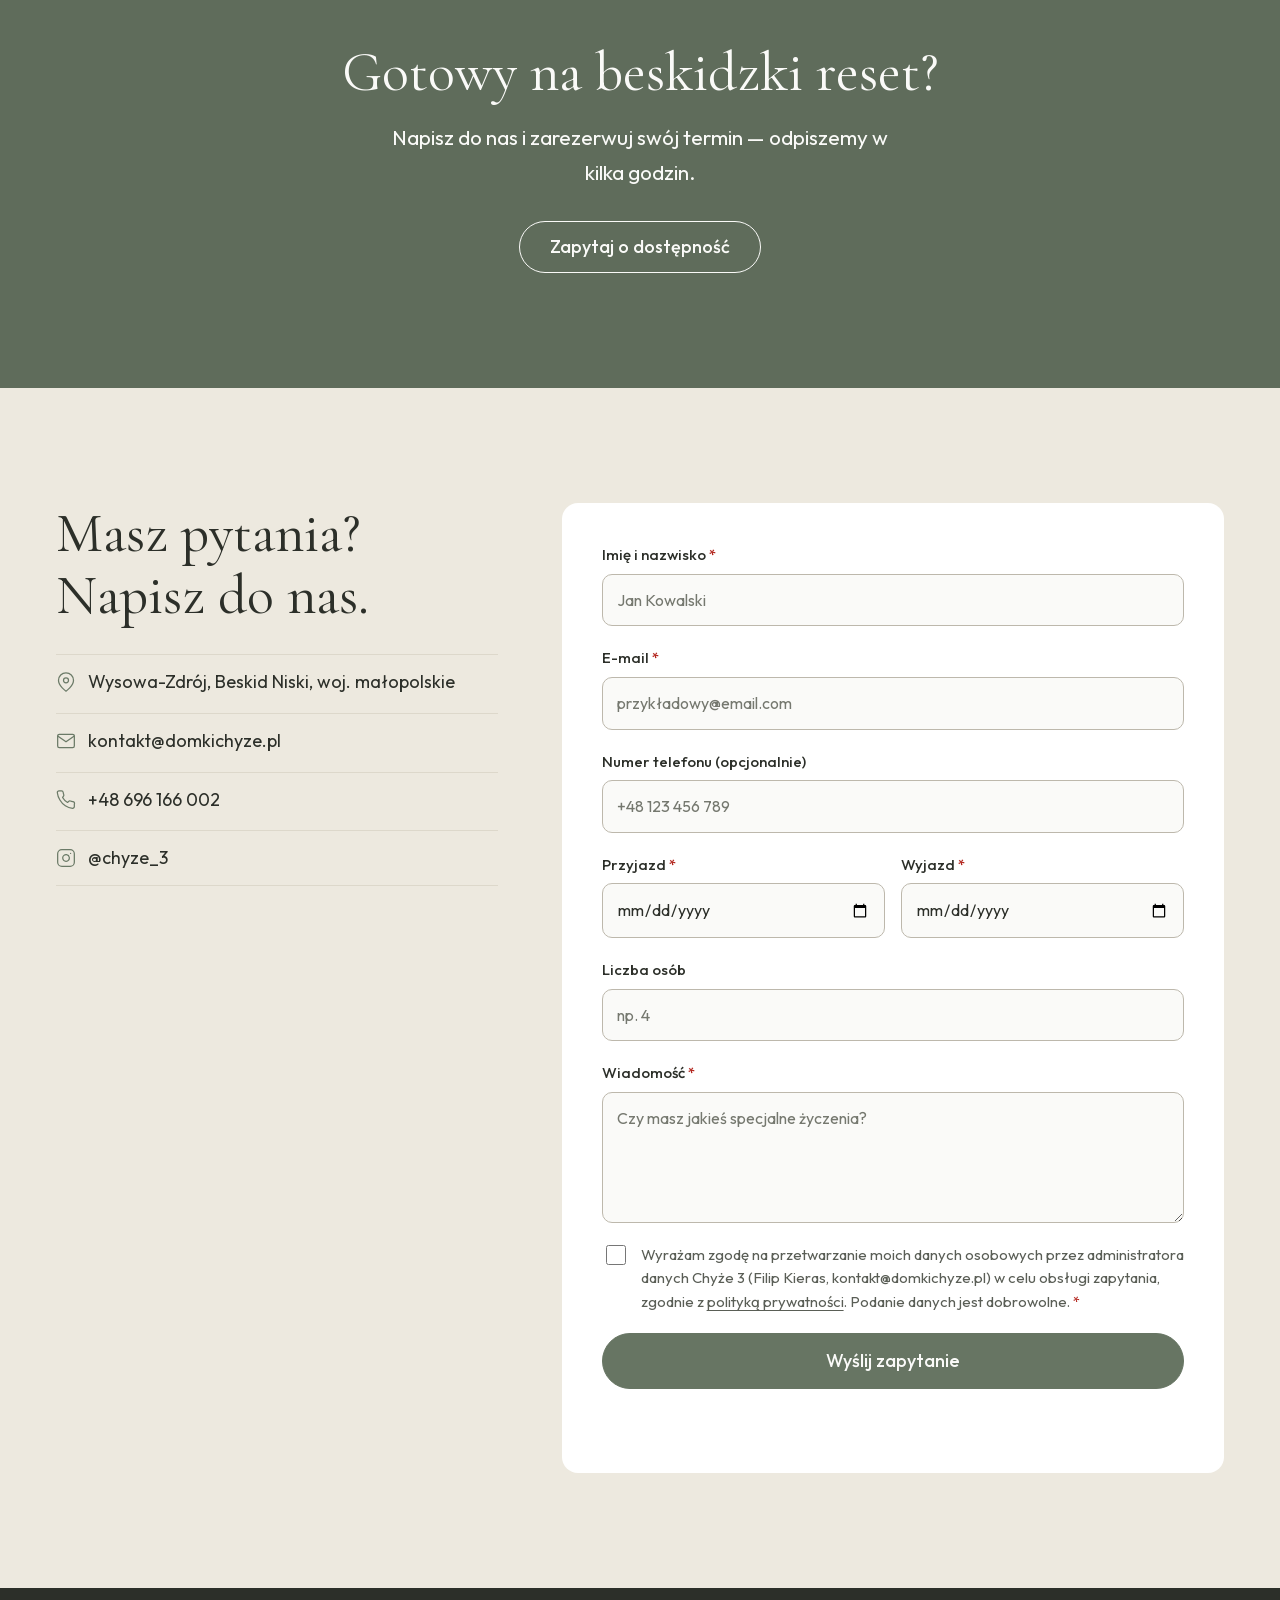
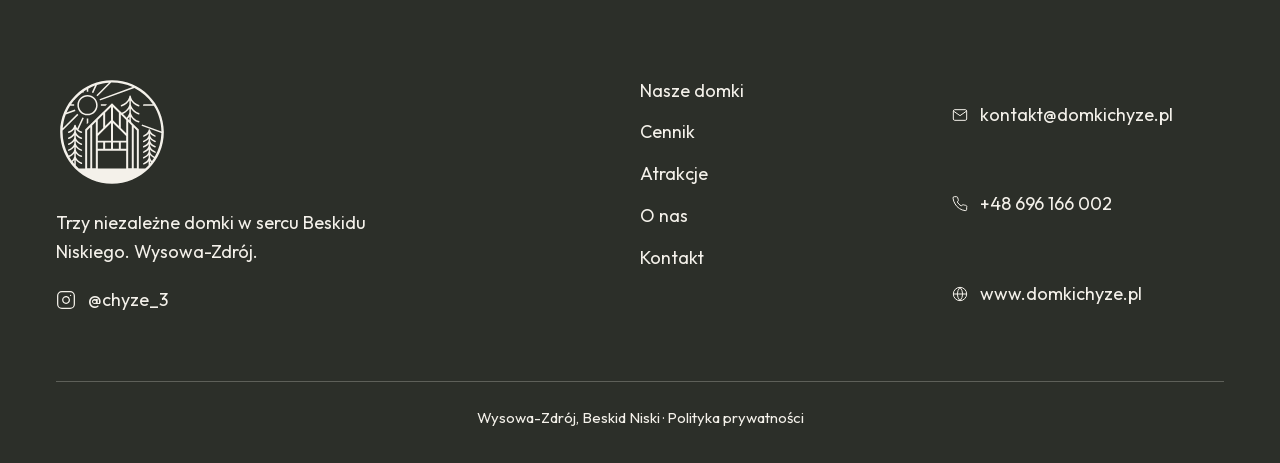
==== commit 9ab9e3c4: "Add light/dark theme switch Follows the system setting by default; the header toggle overrides it an" ====
--- a/src/index.html
+++ b/src/index.html
@@ -7,7 +7,7 @@
   <meta name="description" content="Trzy niezależne domki na wynajem w Wysowej-Zdroju, w Beskidzie Niskim. Do 6 osób w domku, ruska balia, ognisko. Od 500 zł za noc.">
   <link rel="canonical" href="https://www.domkichyze.pl/">
   <meta name="robots" content="index, follow, max-image-preview:large, max-snippet:-1">
-  <meta name="color-scheme" content="light">
+  <meta name="color-scheme" content="light dark">
   <meta name="theme-color" content="#6B7A67">
   <!-- site-verification: the publish skill adds google-site-verification / msvalidate.01 meta tags here -->
 
@@ -33,6 +33,7 @@
   <link rel="preload" href="fonts/outfit-latin.woff2" as="font" type="font/woff2" crossorigin>
   <link rel="preload" href="img/hero-poster.jpg" as="image" fetchpriority="high">
   <link rel="stylesheet" href="css/styles.css">
+  <script src="js/theme.js"></script>
   <!-- analytics: none (brief/landing.md) -->
 
   <script type="application/ld+json">
@@ -106,6 +107,7 @@
         </ul>
         <a class="btn btn-outline menu-cta" href="#rezerwacja">Zarezerwuj</a>
       </nav>
+      <button class="theme-toggle" type="button" aria-pressed="false" aria-label="Ciemny motyw" title="Przełącz motyw" hidden><svg class="icon-moon" viewBox="0 0 24 24" fill="none" stroke="currentColor" stroke-width="1.5" stroke-linecap="round" stroke-linejoin="round" aria-hidden="true" focusable="false"><path d="M20 14.5A8 8 0 0 1 9.5 4a8 8 0 1 0 10.5 10.5Z"/></svg><svg class="icon-sun" viewBox="0 0 24 24" fill="none" stroke="currentColor" stroke-width="1.5" stroke-linecap="round" aria-hidden="true" focusable="false"><circle cx="12" cy="12" r="4"/><path d="M12 2v2M12 20v2M4.9 4.9l1.4 1.4M17.7 17.7l1.4 1.4M2 12h2M20 12h2M4.9 19.1l1.4-1.4M17.7 6.3l1.4-1.4"/></svg></button>
       <a class="btn btn-outline nav-cta" href="#rezerwacja">Zarezerwuj</a>
     </div>
   </header>
--- a/src/css/styles.css
+++ b/src/css/styles.css
@@ -42,7 +42,61 @@
   --measure: 36rem;   /* ~65 znaków */
   --wide: 1240px;
   --nav-h: 104px;
+
+  /* Kolory zależne od motywu (jasny domyślnie, ciemny niżej) */
+  --bg: var(--white);
+  --text: var(--dark);
+  --muted: var(--dark-500);
+  --surface: #fff;
+  --surface-alt: var(--beige-200);
+  --rule: var(--line);
+  --header-bg: rgba(250, 250, 248, .97);
+  --band-dark: var(--dark);
+  --icon: var(--sage-dark);
+  --accent-text: var(--terracotta-text);
+  --link: var(--sage-btn);
+  --input-border: #BDB8AC;
+  --placeholder: #75786F;
+  --danger: #B3261E;
   color-scheme: light;
+}
+
+/* Ciemny motyw: z ustawień systemu (o ile ktoś nie wybrał jasnego) albo z przełącznika */
+@media (prefers-color-scheme: dark) {
+  :root:not([data-theme="light"]) {
+    --bg: #1B1D19;
+    --text: #ECE8DE;
+    --muted: #B8B4A9;
+    --surface: #252822;
+    --surface-alt: #2A2D27;
+    --rule: #3B3F37;
+    --header-bg: rgba(27, 29, 25, .95);
+    --band-dark: #121411;
+    --icon: #A5B5A1;
+    --accent-text: #D9A985;
+    --link: #A9BAA5;
+    --input-border: #5A5E55;
+    --placeholder: #92958B;
+    --danger: #F2B8B5;
+    color-scheme: dark;
+  }
+}
+:root[data-theme="dark"] {
+  --bg: #1B1D19;
+  --text: #ECE8DE;
+  --muted: #B8B4A9;
+  --surface: #252822;
+  --surface-alt: #2A2D27;
+  --rule: #3B3F37;
+  --header-bg: rgba(27, 29, 25, .95);
+  --band-dark: #121411;
+  --icon: #A5B5A1;
+  --accent-text: #D9A985;
+  --link: #A9BAA5;
+  --input-border: #5A5E55;
+  --placeholder: #92958B;
+  --danger: #F2B8B5;
+  color-scheme: dark;
 }
 
 *, *::before, *::after { box-sizing: border-box; }
@@ -57,8 +111,8 @@
   font-size: var(--fs-body);
   font-weight: 400;
   line-height: 1.65;
-  color: var(--dark);
-  background: var(--white);
+  color: var(--text);
+  background: var(--bg);
   -webkit-font-smoothing: antialiased;
 }
 img, svg, video { max-width: 100%; height: auto; }
@@ -71,7 +125,7 @@
 figure { margin: 0; }
 
 .sr-only { position:absolute; width:1px; height:1px; padding:0; margin:-1px; overflow:hidden; clip:rect(0 0 0 0); white-space:nowrap; border:0; }
-.skip-link { position:absolute; left:.5rem; top:-4rem; background:var(--dark); color:var(--white); padding:.5rem 1rem; border-radius:8px; z-index:3000; }
+.skip-link { position:absolute; left:.5rem; top:-4rem; background:var(--text); color:var(--bg); padding:.5rem 1rem; border-radius:8px; z-index:3000; }
 .skip-link:focus { top:.5rem; }
 :focus-visible { outline: 2px solid var(--terracotta); outline-offset: 3px; }
 
@@ -89,10 +143,10 @@
   text-align: center;
   cursor: pointer;
   background: transparent;
-  color: var(--dark);
+  color: var(--text);
   transition: background-color .2s, color .2s, border-color .2s;
 }
-.btn-outline:hover { background: var(--dark); color: var(--white); border-color: var(--dark); }
+.btn-outline:hover { background: var(--text); color: var(--bg); border-color: var(--text); }
 .btn-light { color: var(--white); border-color: var(--white); }
 .btn-light:hover { background: var(--white); color: var(--dark); border-color: var(--white); }
 .btn-sage { background: var(--sage-btn); color: var(--white); border-color: var(--sage-btn); }
@@ -108,11 +162,11 @@
   transition: background-color .3s, box-shadow .3s, color .3s;
 }
 .site-header.is-scrolled, .site-header.is-solid {
-  background: rgba(250, 250, 248, .97);
+  background: var(--header-bg);
   -webkit-backdrop-filter: blur(12px);
   backdrop-filter: blur(12px);
-  box-shadow: 0 1px 0 var(--line);
-  color: var(--dark);
+  box-shadow: 0 1px 0 var(--rule);
+  color: var(--text);
 }
 .nav-inner {
   max-width: calc(var(--wide) + 2 * var(--gutter));
@@ -145,6 +199,20 @@
 .nav-toggle-bar { display: block; width: 24px; height: 1.5px; background: currentColor; transition: transform .25s; }
 .nav-toggle[aria-expanded="true"] .nav-toggle-bar:first-child { transform: translateY(3.75px) rotate(45deg); }
 .nav-toggle[aria-expanded="true"] .nav-toggle-bar:last-child { transform: translateY(-3.75px) rotate(-45deg); }
+
+/* Przełącznik motywu (widoczny tylko z JS) */
+.theme-toggle {
+  display: inline-flex; align-items: center; justify-content: center;
+  width: 44px; height: 44px; padding: 0; flex: none;
+  background: none; border: 1px solid transparent; border-radius: 50%;
+  color: inherit; cursor: pointer;
+  transition: border-color .2s;
+}
+.theme-toggle[hidden] { display: none; }
+.theme-toggle:hover { border-color: currentColor; }
+.theme-toggle svg { width: 22px; height: 22px; }
+.theme-toggle .icon-sun, .theme-toggle[aria-pressed="true"] .icon-moon { display: none; }
+.theme-toggle[aria-pressed="true"] .icon-sun { display: block; }
 
 /* Mobile i tablet: menu jako pełnoekranowa nakładka sage-dark (tylko z JS; bez JS linki zostają widoczne) */
 @media (max-width: 899px) {
@@ -203,27 +271,27 @@
 .section { padding: var(--section) var(--gutter); }
 .section-head { max-width: 40rem; margin: 0 auto clamp(36px, 5vw, 56px); text-align: center; }
 .section-head h2 { margin-bottom: .35em; }
-.section-head p { font-size: var(--fs-lead); color: var(--dark-500); margin: 0; }
-.bg-beige { background: var(--beige-200); }
-.bg-light { background: var(--white); }
-.bg-dark { background: var(--dark); color: var(--white); }
+.section-head p { font-size: var(--fs-lead); color: var(--muted); margin: 0; }
+.bg-beige { background: var(--surface-alt); }
+.bg-light { background: var(--bg); }
+.bg-dark { background: var(--band-dark); color: var(--white); }
 .bg-dark .section-head p { color: var(--beige-200); }
 .bg-sage { background: var(--sage-band); color: var(--white); }
 .wrap { max-width: var(--wide); margin-inline: auto; }
 
 /* Ikony */
-.card-icon { width: 40px; height: 40px; color: var(--sage-dark); flex: none; }
+.card-icon { width: 40px; height: 40px; color: var(--icon); flex: none; }
 
 /* Udogodnienia: krótkie karty */
 .features { display: grid; gap: 16px; max-width: var(--wide); margin-inline: auto; }
 .feature {
-  background: #fff;
+  background: var(--surface);
   border-radius: var(--radius);
   padding: 28px 28px 30px;
 }
 .feature .card-icon { margin-bottom: 20px; }
 .feature h3 { margin-bottom: .4em; }
-.feature p { margin: 0; color: var(--dark-500); }
+.feature p { margin: 0; color: var(--muted); }
 @media (min-width: 600px) { .features { grid-template-columns: repeat(2, 1fr); gap: 20px; } }
 @media (min-width: 1024px) { .features { grid-template-columns: repeat(4, 1fr); } }
 
@@ -250,15 +318,15 @@
 
 /* Okolica: lista z ikoną z boku, dłuższe linie zamiast wąskich kolumn */
 .places { display: grid; gap: 0 64px; max-width: 64rem; margin-inline: auto; }
-.place { display: grid; grid-template-columns: 48px 1fr; gap: 0 20px; padding: 28px 0; border-top: 1px solid var(--line); }
+.place { display: grid; grid-template-columns: 48px 1fr; gap: 0 20px; padding: 28px 0; border-top: 1px solid var(--rule); }
 .place .card-icon { width: 40px; height: 40px; margin-top: 2px; }
 .place h3 { margin-bottom: .3em; }
-.place p { margin: 0; color: var(--dark-500); }
+.place p { margin: 0; color: var(--muted); }
 @media (min-width: 800px) {
   .places { grid-template-columns: 1fr 1fr; }
-  .place:nth-last-child(-n+2) { border-bottom: 1px solid var(--line); }
-}
-@media (max-width: 799px) { .place:last-child { border-bottom: 1px solid var(--line); } }
+  .place:nth-last-child(-n+2) { border-bottom: 1px solid var(--rule); }
+}
+@media (max-width: 799px) { .place:last-child { border-bottom: 1px solid var(--rule); } }
 
 /* O nas: zdjęcie + tekst */
 .split {
@@ -275,14 +343,14 @@
 .extras { display: grid; gap: 20px; max-width: 60rem; margin-inline: auto; }
 .extra {
   display: grid; grid-template-columns: 40px 1fr; gap: 0 20px;
-  background: var(--beige-200);
+  background: var(--surface-alt);
   border-radius: var(--radius);
   padding: 30px;
 }
 .extra-head { display: flex; flex-wrap: wrap; align-items: baseline; justify-content: space-between; gap: 0 1rem; margin-bottom: .4em; }
 .extra-head h3 { margin: 0; }
-.extra-price { font-family: var(--font-heading); font-size: 1.75rem; font-weight: 600; line-height: 1.15; color: var(--terracotta-text); margin: 0; white-space: nowrap; }
-.extra p:last-child { margin: 0; color: var(--dark-500); }
+.extra-price { font-family: var(--font-heading); font-size: 1.75rem; font-weight: 600; line-height: 1.15; color: var(--accent-text); margin: 0; white-space: nowrap; }
+.extra p:last-child { margin: 0; color: var(--muted); }
 @media (max-width: 599px) { .extra { grid-template-columns: 1fr; } .extra .card-icon { margin-bottom: 16px; } }
 @media (min-width: 800px) { .extras { grid-template-columns: 1fr 1fr; } }
 
@@ -295,19 +363,19 @@
 .contact { display: grid; gap: clamp(36px, 5vw, 72px); max-width: var(--wide); margin-inline: auto; }
 .contact > * { min-width: 0; }
 .contact h2 { margin-bottom: .4em; }
-.contact-intro { font-size: var(--fs-lead); color: var(--dark-500); max-width: 28rem; }
+.contact-intro { font-size: var(--fs-lead); color: var(--muted); max-width: 28rem; }
 .contact-list { display: grid; gap: 4px; margin-top: 28px; }
 .contact-list li, .icon-line { display: flex; align-items: center; gap: .75rem; }
-.contact-list li { padding: 12px 0; border-top: 1px solid var(--line); }
-.contact-list li:last-child { border-bottom: 1px solid var(--line); }
-.contact-list svg { flex: none; color: var(--sage-dark); }
+.contact-list li { padding: 12px 0; border-top: 1px solid var(--rule); }
+.contact-list li:last-child { border-bottom: 1px solid var(--rule); }
+.contact-list svg { flex: none; color: var(--icon); }
 .icon-line svg { flex: none; }
 .contact-list a { text-decoration: none; }
 .contact-list a:hover { text-decoration: underline; }
 @media (min-width: 900px) { .contact { grid-template-columns: 2fr 3fr; align-items: start; } .contact-info { position: sticky; top: 120px; } }
 
 .form-card {
-  background: #fff;
+  background: var(--surface);
   border-radius: var(--radius);
   padding: clamp(24px, 4vw, 40px);
   display: grid; gap: 20px;
@@ -316,31 +384,31 @@
 .field { display: grid; gap: 6px; }
 .field-row { display: grid; grid-template-columns: minmax(0, 1fr) minmax(0, 1fr); gap: 16px; }
 .field label { font-size: var(--fs-small); font-weight: 500; }
-.req { color: #B3261E; }
+.req { color: var(--danger); }
 input, textarea {
   width: 100%;
   padding: 12px 14px;
   font: inherit; font-size: 1rem; font-weight: 400;
-  color: var(--dark);
-  background: var(--white);
-  border: 1px solid #BDB8AC;
+  color: var(--text);
+  background: var(--bg);
+  border: 1px solid var(--input-border);
   border-radius: 10px;
 }
 input[type="date"] { min-width: 0; -webkit-appearance: none; appearance: none; min-height: 3rem; }
 @media (max-width: 419px) { .field-row { grid-template-columns: minmax(0, 1fr); } }
 textarea { resize: vertical; min-height: 7.5rem; }
-input::placeholder, textarea::placeholder { color: #75786F; }
-input:focus-visible, textarea:focus-visible { outline: 2px solid var(--sage-btn); outline-offset: 1px; border-color: var(--sage-btn); background: #fff; }
-.consent { display: flex; gap: .75rem; align-items: flex-start; font-size: var(--fs-small); line-height: 1.55; color: var(--dark-500); }
+input::placeholder, textarea::placeholder { color: var(--placeholder); }
+input:focus-visible, textarea:focus-visible { outline: 2px solid var(--sage-btn); outline-offset: 1px; border-color: var(--sage-btn); background: var(--surface); }
+.consent { display: flex; gap: .75rem; align-items: flex-start; font-size: var(--fs-small); line-height: 1.55; color: var(--muted); }
 .consent input { width: 1.25rem; height: 1.25rem; margin-top: .1rem; flex: none; accent-color: var(--sage-btn); }
 .form-card .btn-block { padding-block: 16px; }
 .hp { position:absolute; left:-9999px; width:1px; height:1px; overflow:hidden; }
 #form-status { margin: 0; min-height: 1.6em; font-size: var(--fs-small); }
-.form-note { margin:0; font-size: var(--fs-small); color: var(--dark-500); }
+.form-note { margin:0; font-size: var(--fs-small); color: var(--muted); }
 
 /* ── Stopka ───────────────────────────────────────────── */
 .site-footer {
-  background: var(--dark);
+  background: var(--band-dark);
   color: var(--beige);
   padding: clamp(56px, 7vw, 88px) var(--gutter) 32px;
 }
@@ -358,18 +426,18 @@
 .page { max-width: 42rem; margin: 0 auto; padding: calc(var(--nav-h) + 40px) var(--gutter) var(--section); }
 .page h1 { font-size: var(--fs-h2); }
 .page h2 { font-size: 2rem; margin-top: 1.5em; }
-.page a { color: var(--sage-btn); }
+.page a { color: var(--link); }
 .page-center { text-align: center; }
 .page-center .btn-row { margin-top: 32px; }
 
 /* Blog i artykuły (używane przez skill blog-post) */
-.breadcrumb { font-size: var(--fs-small); color: var(--dark-500); }
+.breadcrumb { font-size: var(--fs-small); color: var(--muted); }
 .breadcrumb ol { list-style:none; padding:0; margin:0; display:flex; flex-wrap:wrap; gap:.4rem; }
 .breadcrumb li + li::before { content:"/"; margin-right:.4rem; }
-.post-meta { color: var(--dark-500); font-size: var(--fs-small); }
+.post-meta { color: var(--muted); font-size: var(--fs-small); }
 .post-list { list-style:none; padding:0; }
 .post-list li { margin-bottom:1.25rem; }
-.cta-box { background: var(--beige-200); border-radius: var(--radius); padding: 1.5rem; margin-top: 3rem; }
+.cta-box { background: var(--surface-alt); border-radius: var(--radius); padding: 1.5rem; margin-top: 3rem; }
 .btn-small { padding: 10px 20px; font-size: 1rem; }
 .page-list { list-style: disc; padding-left: 1.25rem; margin-bottom: 1em; }
 .page-list li { margin-bottom: .5em; }
